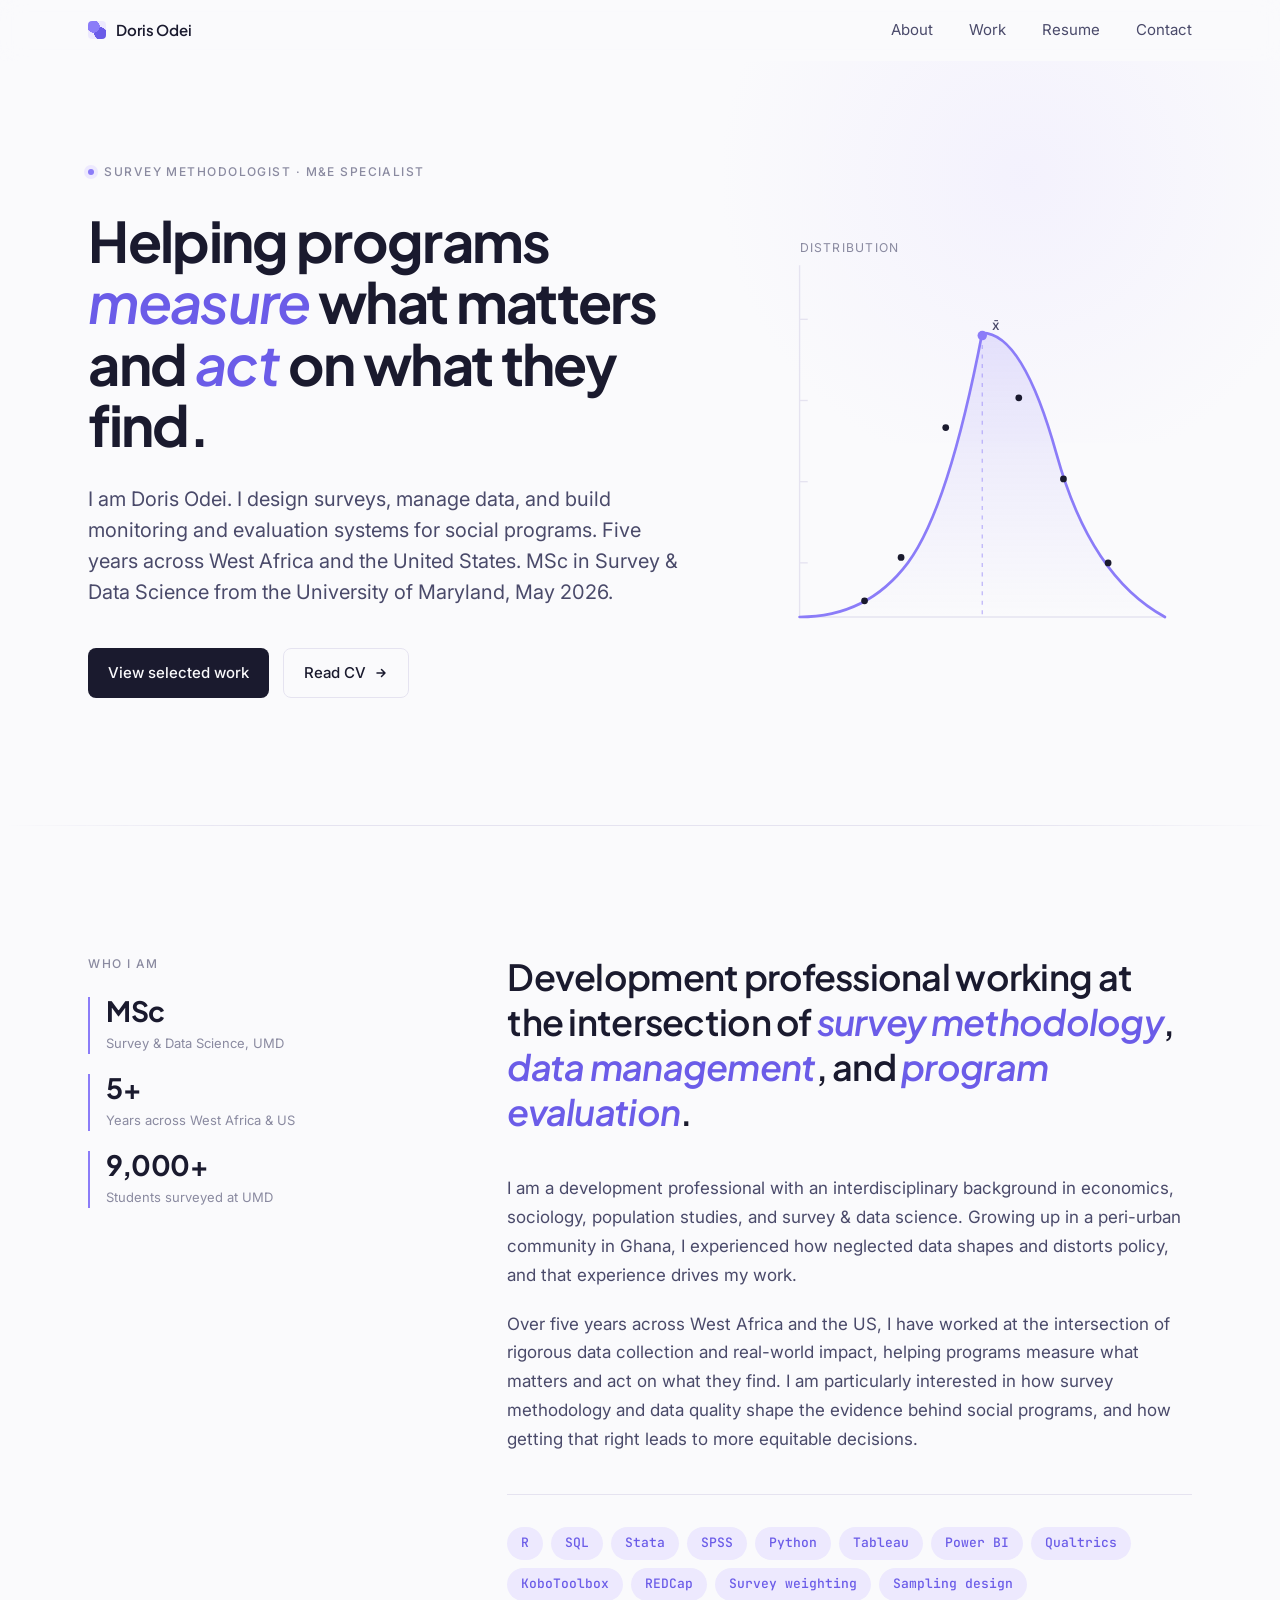
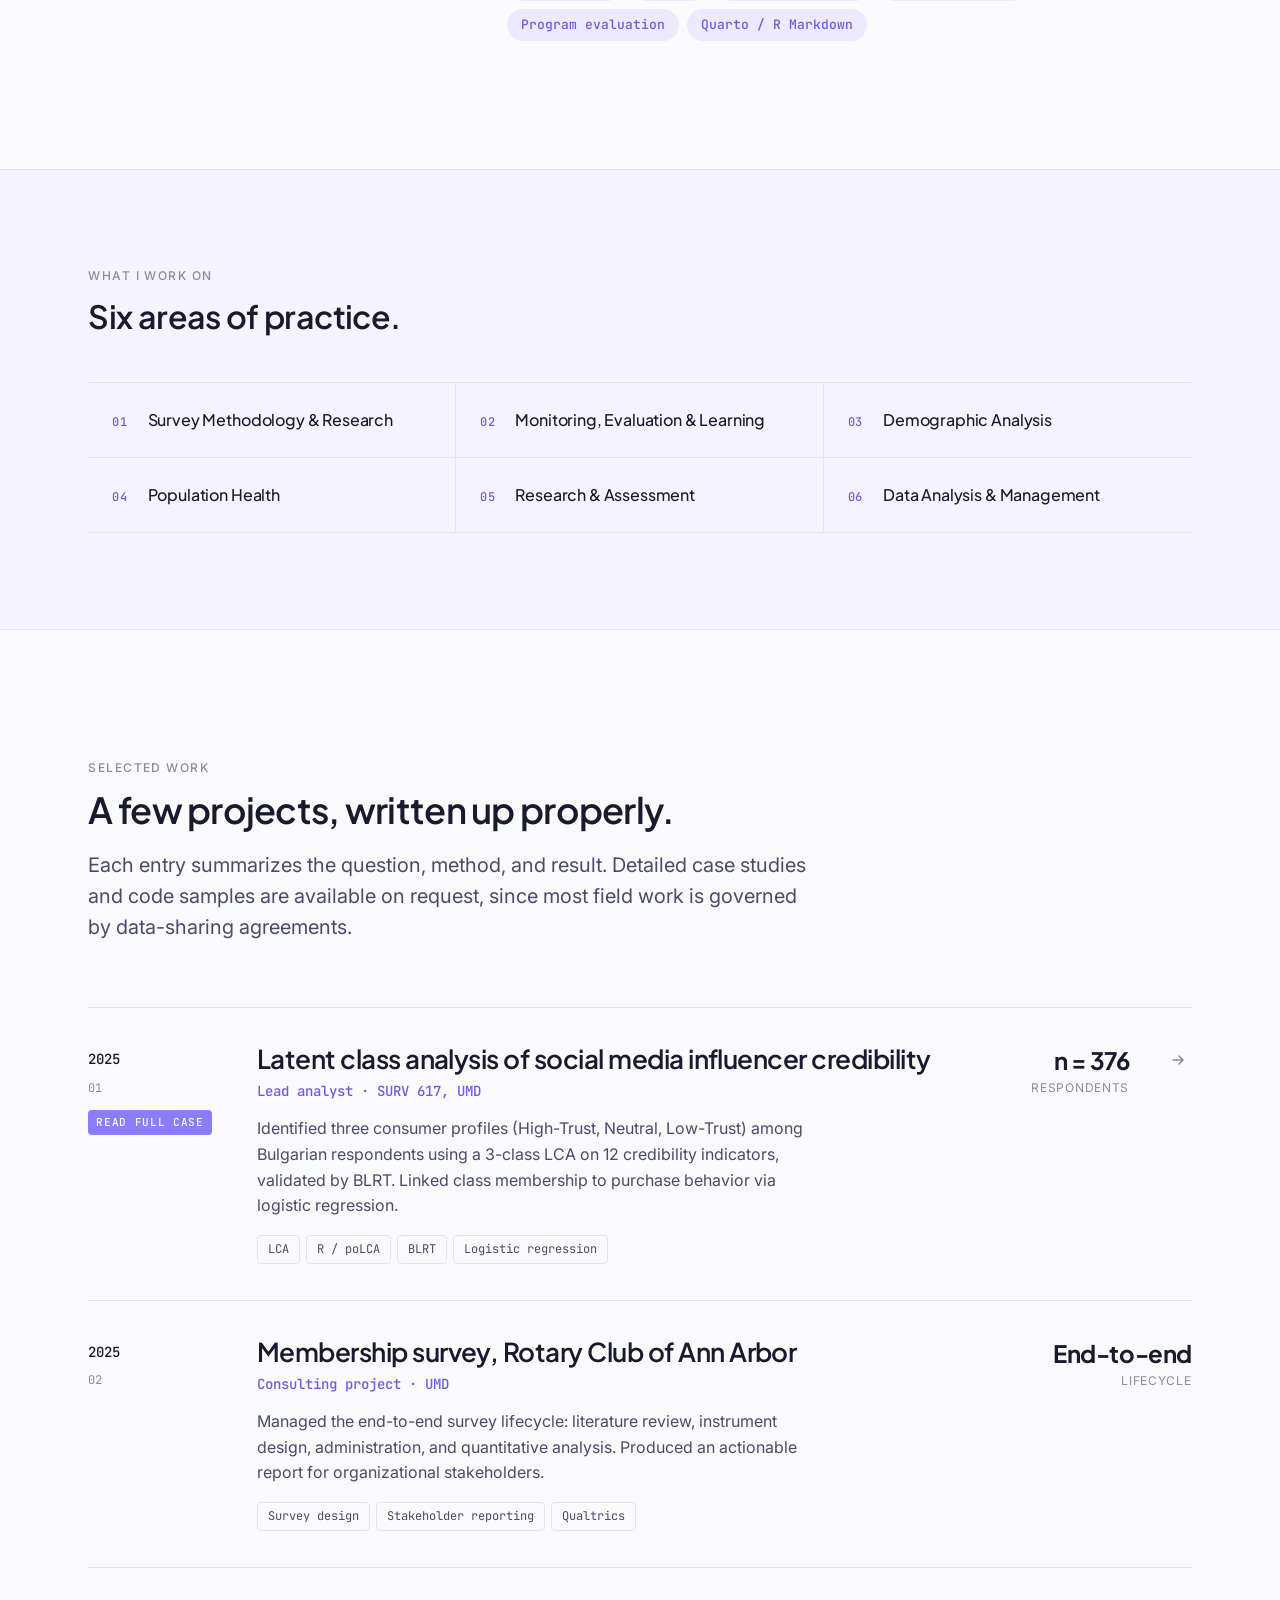
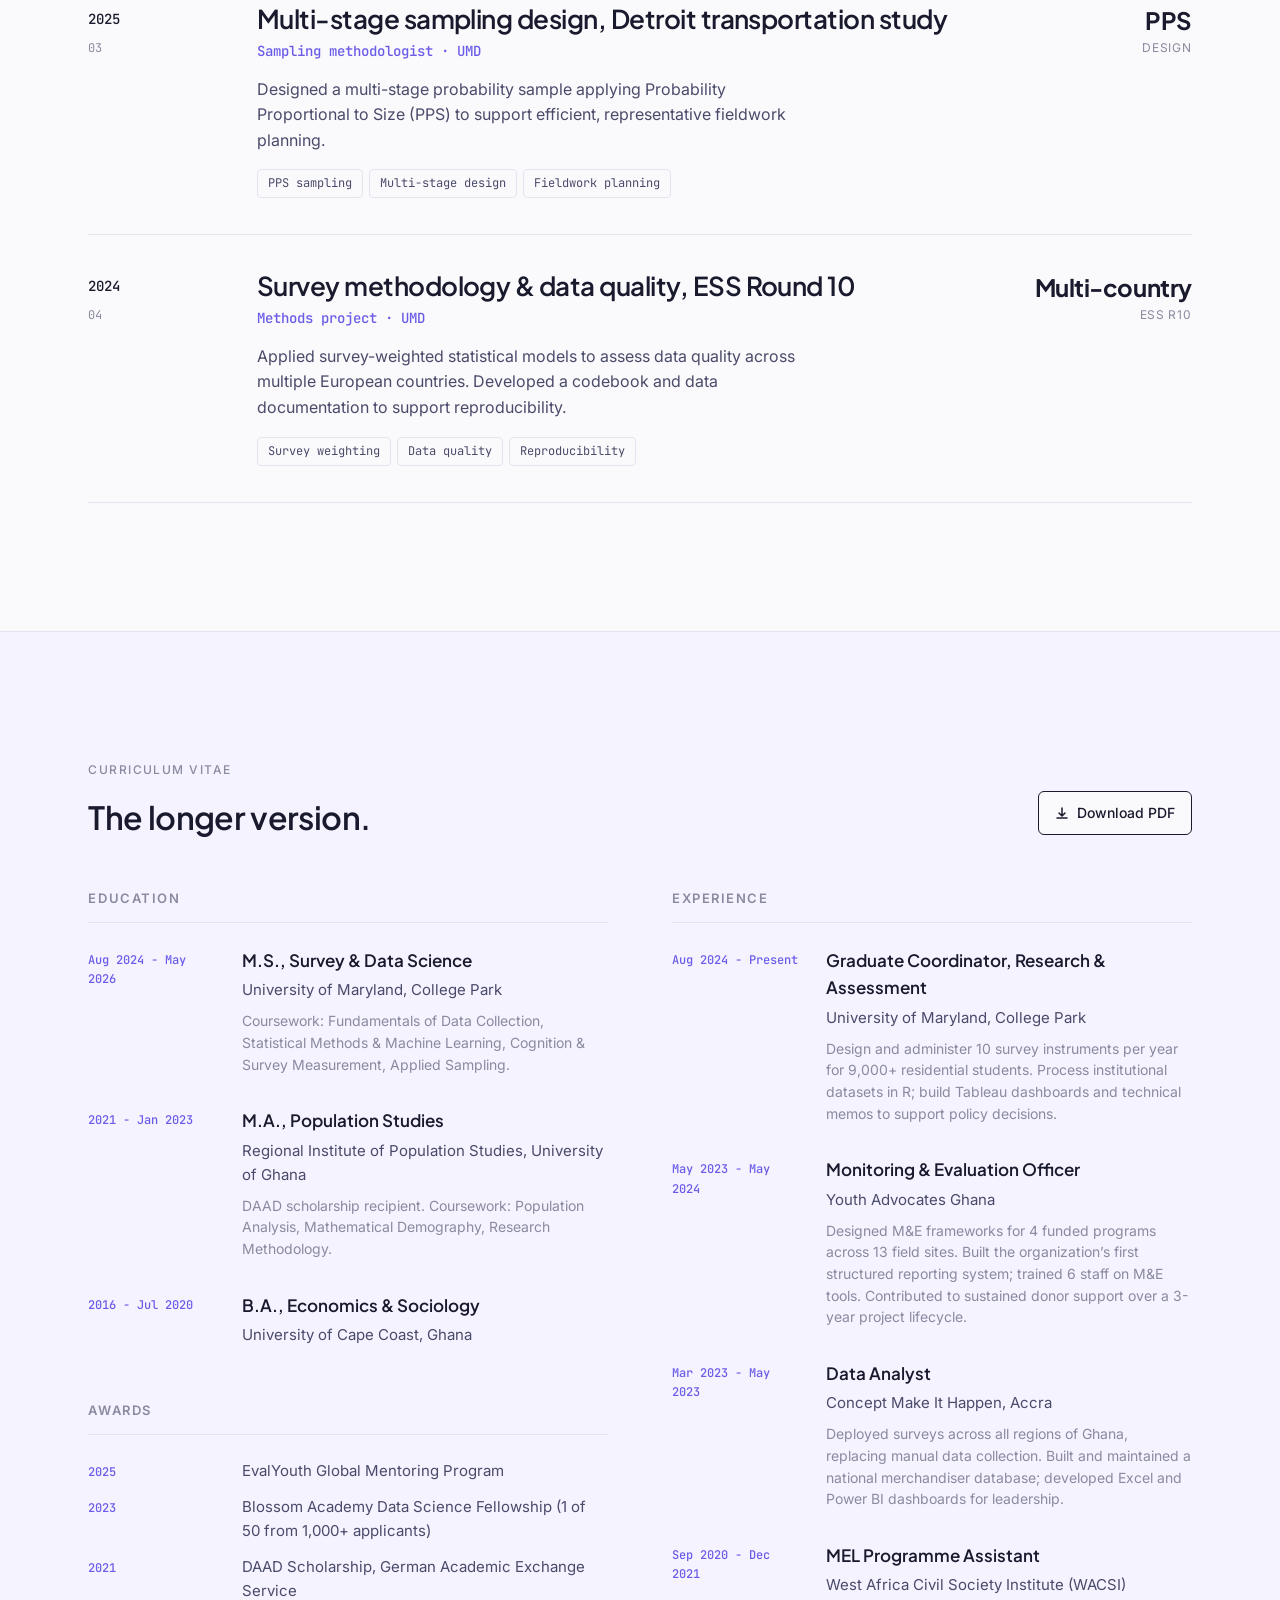
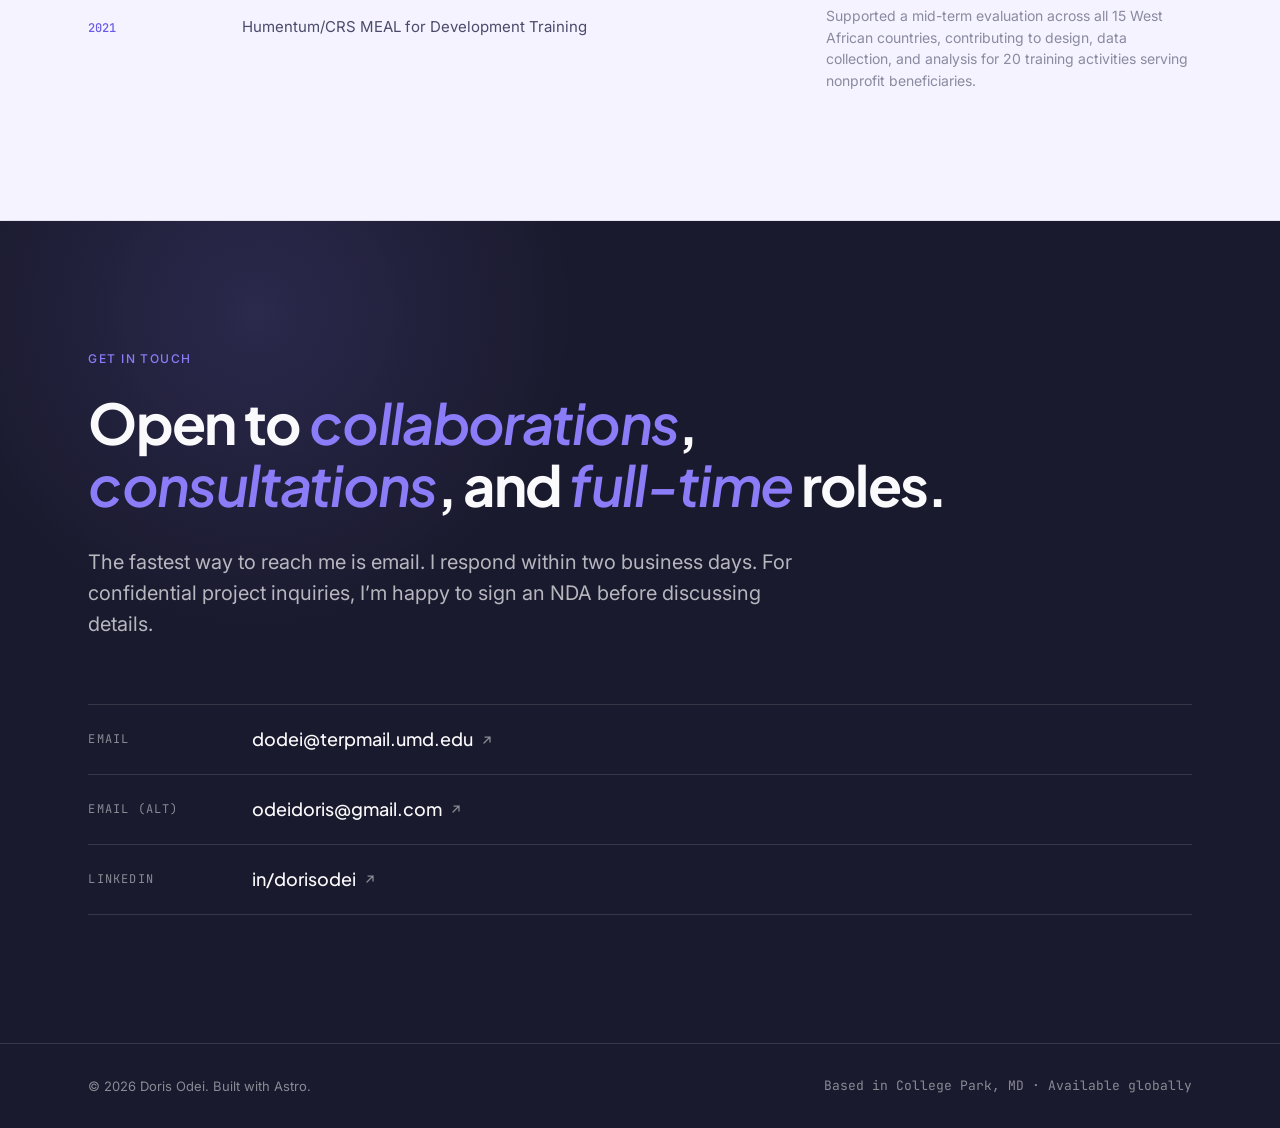
==== index.html @ 39d88467 "deploy: baakoflo/client-doris-portfolio@3b491ab5d56f0f17608bf6c36694805df789d0a2" ====
<!DOCTYPE html><html lang="en"> <head><meta charset="UTF-8"><meta name="viewport" content="width=device-width, initial-scale=1.0"><meta name="description" content="Doris Odei is a development professional specializing in survey methodology, monitoring &#38; evaluation, and data management for social programs. MSc Survey &#38; Data Science, University of Maryland."><meta name="generator" content="Astro v5.18.1"><link rel="preconnect" href="https://fonts.googleapis.com"><link rel="preconnect" href="https://fonts.gstatic.com" crossorigin><link href="https://fonts.googleapis.com/css2?family=Plus+Jakarta+Sans:wght@400;500;600;700&family=Inter:wght@400;500;600&family=JetBrains+Mono:wght@400;500&display=swap" rel="stylesheet"><link rel="icon" type="image/svg+xml" href="/favicon.svg"><title>Doris Odei | Survey Methodologist &amp; M&amp;E Specialist</title><meta property="og:title" content="Doris Odei | Survey Methodologist &#38; M&#38;E Specialist"><meta property="og:description" content="Doris Odei is a development professional specializing in survey methodology, monitoring &#38; evaluation, and data management for social programs. MSc Survey &#38; Data Science, University of Maryland."><meta property="og:type" content="website"><meta name="twitter:card" content="summary_large_image"><link rel="stylesheet" href="/_astro/lca-influencer-credibility.pM5ExsJ3.css">
<link rel="stylesheet" href="/_astro/index.DFLV6Zrv.css"></head> <body> <a href="#main" class="sr-only">Skip to content</a>  <header class="nav" data-astro-cid-dmqpwcec> <div class="container nav__inner" data-astro-cid-dmqpwcec> <a href="#top" class="nav__brand" aria-label="Home" data-astro-cid-dmqpwcec> <span class="nav__mark" aria-hidden="true" data-astro-cid-dmqpwcec></span> <span class="nav__name" data-astro-cid-dmqpwcec>Doris Odei</span> </a> <nav aria-label="Primary" data-astro-cid-dmqpwcec> <ul class="nav__links" data-astro-cid-dmqpwcec> <li data-astro-cid-dmqpwcec><a href="#about" data-astro-cid-dmqpwcec>About</a></li><li data-astro-cid-dmqpwcec><a href="#work" data-astro-cid-dmqpwcec>Work</a></li><li data-astro-cid-dmqpwcec><a href="#resume" data-astro-cid-dmqpwcec>Resume</a></li><li data-astro-cid-dmqpwcec><a href="#contact" data-astro-cid-dmqpwcec>Contact</a></li> </ul> </nav> </div> </header>  <main id="main"> <section id="top" class="hero" data-astro-cid-bbe6dxrz> <div class="container hero__grid" data-astro-cid-bbe6dxrz> <div class="hero__copy" data-astro-cid-bbe6dxrz> <p class="eyebrow hero__eyebrow" data-astro-cid-bbe6dxrz> <span class="hero__dot" aria-hidden="true" data-astro-cid-bbe6dxrz></span>
Survey Methodologist &middot; M&amp;E Specialist
</p> <h1 class="hero__title" data-astro-cid-bbe6dxrz>
Helping programs <span class="hero__accent" data-astro-cid-bbe6dxrz>measure</span> what matters and <span class="hero__accent" data-astro-cid-bbe6dxrz>act</span> on what they find.
</h1> <p class="lead hero__lead" data-astro-cid-bbe6dxrz>
I am Doris Odei. I design surveys, manage data, and build monitoring
        and evaluation systems for social programs. Five years across West
        Africa and the United States. MSc in Survey &amp; Data Science from
        the University of Maryland, May 2026.
</p> <div class="hero__actions" data-astro-cid-bbe6dxrz> <a href="#work" class="btn btn--primary" data-astro-cid-bbe6dxrz>View selected work</a> <a href="#resume" class="btn btn--ghost" data-astro-cid-bbe6dxrz>
Read CV
<svg width="14" height="14" viewBox="0 0 14 14" fill="none" aria-hidden="true" data-astro-cid-bbe6dxrz> <path d="M3 7h8m0 0L7.5 3.5M11 7l-3.5 3.5" stroke="currentColor" stroke-width="1.5" stroke-linecap="round" stroke-linejoin="round" data-astro-cid-bbe6dxrz></path> </svg> </a> </div> </div> <aside class="hero__viz" aria-hidden="true" data-astro-cid-bbe6dxrz> <svg viewBox="0 0 320 360" xmlns="http://www.w3.org/2000/svg" data-astro-cid-bbe6dxrz> <!-- Distribution curve --> <defs data-astro-cid-bbe6dxrz> <linearGradient id="curveFill" x1="0" y1="0" x2="0" y2="1" data-astro-cid-bbe6dxrz> <stop offset="0%" stop-color="#8B7CF8" stop-opacity="0.18" data-astro-cid-bbe6dxrz></stop> <stop offset="100%" stop-color="#8B7CF8" stop-opacity="0" data-astro-cid-bbe6dxrz></stop> </linearGradient> </defs> <!-- Subtle grid --> <g stroke="#E5E3F0" stroke-width="1" data-astro-cid-bbe6dxrz> <line x1="30" y1="60" x2="30" y2="320" data-astro-cid-bbe6dxrz></line> <line x1="30" y1="320" x2="300" y2="320" data-astro-cid-bbe6dxrz></line> </g> <!-- Tick marks --> <g stroke="#E5E3F0" stroke-width="1" data-astro-cid-bbe6dxrz> <line x1="30" y1="100" x2="36" y2="100" data-astro-cid-bbe6dxrz></line> <line x1="30" y1="160" x2="36" y2="160" data-astro-cid-bbe6dxrz></line> <line x1="30" y1="220" x2="36" y2="220" data-astro-cid-bbe6dxrz></line> <line x1="30" y1="280" x2="36" y2="280" data-astro-cid-bbe6dxrz></line> </g> <!-- Normal distribution curve --> <path d="M 30 320 Q 80 320, 110 280 T 165 110 Q 195 110, 220 200 T 300 320 Z" fill="url(#curveFill)" data-astro-cid-bbe6dxrz></path> <path d="M 30 320 Q 80 320, 110 280 T 165 110 Q 195 110, 220 200 T 300 320" fill="none" stroke="#8B7CF8" stroke-width="2" stroke-linecap="round" data-astro-cid-bbe6dxrz></path> <!-- Sample points --> <g fill="#1A1A2E" data-astro-cid-bbe6dxrz> <circle cx="78" cy="308" r="2.5" data-astro-cid-bbe6dxrz></circle> <circle cx="105" cy="276" r="2.5" data-astro-cid-bbe6dxrz></circle> <circle cx="138" cy="180" r="2.5" data-astro-cid-bbe6dxrz></circle> <circle cx="165" cy="112" r="3.5" fill="#8B7CF8" data-astro-cid-bbe6dxrz></circle> <circle cx="192" cy="158" r="2.5" data-astro-cid-bbe6dxrz></circle> <circle cx="225" cy="218" r="2.5" data-astro-cid-bbe6dxrz></circle> <circle cx="258" cy="280" r="2.5" data-astro-cid-bbe6dxrz></circle> </g> <!-- Mean line --> <line x1="165" y1="112" x2="165" y2="320" stroke="#8B7CF8" stroke-width="1" stroke-dasharray="3 4" opacity="0.5" data-astro-cid-bbe6dxrz></line> <!-- Annotations --> <text x="172" y="108" font-family="Inter, sans-serif" font-size="10" fill="#4A4A6A" font-weight="500" data-astro-cid-bbe6dxrz>x&#772;</text> <text x="30" y="50" font-family="Inter, sans-serif" font-size="9" fill="#8A8AA0" letter-spacing="0.1em" data-astro-cid-bbe6dxrz>DISTRIBUTION</text> </svg> </aside> </div> <!-- Decorative rule --> <div class="hero__rule" aria-hidden="true" data-astro-cid-bbe6dxrz></div> </section>  <section id="about" class="about" data-astro-cid-v2cbyr3p> <div class="container about__grid" data-astro-cid-v2cbyr3p> <aside class="about__meta" data-astro-cid-v2cbyr3p> <p class="eyebrow" data-astro-cid-v2cbyr3p>Who I am</p> <div class="about__stats" data-astro-cid-v2cbyr3p> <div class="about__stat" data-astro-cid-v2cbyr3p> <span class="about__stat-num" data-astro-cid-v2cbyr3p>MSc</span> <span class="about__stat-label" data-astro-cid-v2cbyr3p>Survey &amp; Data Science, UMD</span> </div> <div class="about__stat" data-astro-cid-v2cbyr3p> <span class="about__stat-num" data-astro-cid-v2cbyr3p>5+</span> <span class="about__stat-label" data-astro-cid-v2cbyr3p>Years across West Africa &amp; US</span> </div> <div class="about__stat" data-astro-cid-v2cbyr3p> <span class="about__stat-num" data-astro-cid-v2cbyr3p>9,000+</span> <span class="about__stat-label" data-astro-cid-v2cbyr3p>Students surveyed at UMD</span> </div> </div> </aside> <div class="about__body" data-astro-cid-v2cbyr3p> <h2 class="about__title" data-astro-cid-v2cbyr3p>
Development professional working at the intersection of <em data-astro-cid-v2cbyr3p>survey methodology</em>, <em data-astro-cid-v2cbyr3p>data management</em>, and <em data-astro-cid-v2cbyr3p>program evaluation</em>.
</h2> <div class="about__prose" data-astro-cid-v2cbyr3p> <p data-astro-cid-v2cbyr3p>
I am a development professional with an interdisciplinary background
          in economics, sociology, population studies, and survey &amp; data
          science. Growing up in a peri-urban community in Ghana, I experienced
          how neglected data shapes and distorts policy, and that experience
          drives my work.
</p> <p data-astro-cid-v2cbyr3p>
Over five years across West Africa and the US, I have worked at the
          intersection of rigorous data collection and real-world impact,
          helping programs measure what matters and act on what they find. I
          am particularly interested in how survey methodology and data quality
          shape the evidence behind social programs, and how getting that right
          leads to more equitable decisions.
</p> </div> <ul class="about__skills" data-astro-cid-v2cbyr3p> <li data-astro-cid-v2cbyr3p>R</li> <li data-astro-cid-v2cbyr3p>SQL</li> <li data-astro-cid-v2cbyr3p>Stata</li> <li data-astro-cid-v2cbyr3p>SPSS</li> <li data-astro-cid-v2cbyr3p>Python</li> <li data-astro-cid-v2cbyr3p>Tableau</li> <li data-astro-cid-v2cbyr3p>Power BI</li> <li data-astro-cid-v2cbyr3p>Qualtrics</li> <li data-astro-cid-v2cbyr3p>KoboToolbox</li> <li data-astro-cid-v2cbyr3p>REDCap</li> <li data-astro-cid-v2cbyr3p>Survey weighting</li> <li data-astro-cid-v2cbyr3p>Sampling design</li> <li data-astro-cid-v2cbyr3p>Program evaluation</li> <li data-astro-cid-v2cbyr3p>Quarto / R Markdown</li> </ul> </div> </div> </section>  <section class="focus" aria-labelledby="focus-heading" data-astro-cid-ny3nh4j6> <div class="container" data-astro-cid-ny3nh4j6> <header class="focus__head" data-astro-cid-ny3nh4j6> <p class="eyebrow" data-astro-cid-ny3nh4j6>What I work on</p> <h2 id="focus-heading" class="focus__title" data-astro-cid-ny3nh4j6>Six areas of practice.</h2> </header> <ul class="focus__grid" data-astro-cid-ny3nh4j6> <li class="focus__item" data-astro-cid-ny3nh4j6> <span class="focus__num" data-astro-cid-ny3nh4j6>01</span> <span class="focus__label" data-astro-cid-ny3nh4j6>Survey Methodology &amp; Research</span> </li><li class="focus__item" data-astro-cid-ny3nh4j6> <span class="focus__num" data-astro-cid-ny3nh4j6>02</span> <span class="focus__label" data-astro-cid-ny3nh4j6>Monitoring, Evaluation &amp; Learning</span> </li><li class="focus__item" data-astro-cid-ny3nh4j6> <span class="focus__num" data-astro-cid-ny3nh4j6>03</span> <span class="focus__label" data-astro-cid-ny3nh4j6>Demographic Analysis</span> </li><li class="focus__item" data-astro-cid-ny3nh4j6> <span class="focus__num" data-astro-cid-ny3nh4j6>04</span> <span class="focus__label" data-astro-cid-ny3nh4j6>Population Health</span> </li><li class="focus__item" data-astro-cid-ny3nh4j6> <span class="focus__num" data-astro-cid-ny3nh4j6>05</span> <span class="focus__label" data-astro-cid-ny3nh4j6>Research &amp; Assessment</span> </li><li class="focus__item" data-astro-cid-ny3nh4j6> <span class="focus__num" data-astro-cid-ny3nh4j6>06</span> <span class="focus__label" data-astro-cid-ny3nh4j6>Data Analysis &amp; Management</span> </li> </ul> </div> </section>  <section id="work" class="work" data-astro-cid-wkx7uqji> <div class="container" data-astro-cid-wkx7uqji> <header class="work__head" data-astro-cid-wkx7uqji> <p class="eyebrow" data-astro-cid-wkx7uqji>Selected work</p> <h2 class="work__title" data-astro-cid-wkx7uqji>A few projects, written up properly.</h2> <p class="lead work__lead" data-astro-cid-wkx7uqji>
Each entry summarizes the question, method, and result. Detailed case
        studies and code samples are available on request, since most field
        work is governed by data-sharing agreements.
</p> </header> <ol class="work__list" data-astro-cid-wkx7uqji> <li class="work__item work__item--featured" data-astro-cid-wkx7uqji> <a href="/work/lca-influencer-credibility" class="work__link" data-astro-cid-wkx7uqji> <div class="work__meta" data-astro-cid-wkx7uqji> <span class="work__year" data-astro-cid-wkx7uqji>2025</span> <span class="work__index" data-astro-cid-wkx7uqji>01</span> <span class="work__badge" data-astro-cid-wkx7uqji>Read full case</span> </div> <div class="work__body" data-astro-cid-wkx7uqji> <h3 class="work__name" data-astro-cid-wkx7uqji>Latent class analysis of social media influencer credibility</h3> <p class="work__role" data-astro-cid-wkx7uqji>Lead analyst &middot; SURV 617, UMD</p> <p class="work__summary" data-astro-cid-wkx7uqji>Identified three consumer profiles (High-Trust, Neutral, Low-Trust) among Bulgarian respondents using a 3-class LCA on 12 credibility indicators, validated by BLRT. Linked class membership to purchase behavior via logistic regression.</p> <ul class="work__tags" data-astro-cid-wkx7uqji> <li data-astro-cid-wkx7uqji>LCA</li><li data-astro-cid-wkx7uqji>R / poLCA</li><li data-astro-cid-wkx7uqji>BLRT</li><li data-astro-cid-wkx7uqji>Logistic regression</li> </ul> </div> <div class="work__metric" data-astro-cid-wkx7uqji> <span class="work__metric-num" data-astro-cid-wkx7uqji>n = 376</span> <span class="work__metric-label" data-astro-cid-wkx7uqji>respondents</span> </div> <span class="work__arrow" aria-hidden="true" data-astro-cid-wkx7uqji> <svg width="20" height="20" viewBox="0 0 20 20" fill="none" data-astro-cid-wkx7uqji> <path d="M5 10h10m0 0l-4-4m4 4l-4 4" stroke="currentColor" stroke-width="1.5" stroke-linecap="round" stroke-linejoin="round" data-astro-cid-wkx7uqji></path> </svg> </span></a> </li><li class="work__item" data-astro-cid-wkx7uqji> <div class="work__link work__link--static" data-astro-cid-wkx7uqji> <div class="work__meta" data-astro-cid-wkx7uqji> <span class="work__year" data-astro-cid-wkx7uqji>2025</span> <span class="work__index" data-astro-cid-wkx7uqji>02</span>  </div> <div class="work__body" data-astro-cid-wkx7uqji> <h3 class="work__name" data-astro-cid-wkx7uqji>Membership survey, Rotary Club of Ann Arbor</h3> <p class="work__role" data-astro-cid-wkx7uqji>Consulting project &middot; UMD</p> <p class="work__summary" data-astro-cid-wkx7uqji>Managed the end-to-end survey lifecycle: literature review, instrument design, administration, and quantitative analysis. Produced an actionable report for organizational stakeholders.</p> <ul class="work__tags" data-astro-cid-wkx7uqji> <li data-astro-cid-wkx7uqji>Survey design</li><li data-astro-cid-wkx7uqji>Stakeholder reporting</li><li data-astro-cid-wkx7uqji>Qualtrics</li> </ul> </div> <div class="work__metric" data-astro-cid-wkx7uqji> <span class="work__metric-num" data-astro-cid-wkx7uqji>End-to-end</span> <span class="work__metric-label" data-astro-cid-wkx7uqji>lifecycle</span> </div> </div> </li><li class="work__item" data-astro-cid-wkx7uqji> <div class="work__link work__link--static" data-astro-cid-wkx7uqji> <div class="work__meta" data-astro-cid-wkx7uqji> <span class="work__year" data-astro-cid-wkx7uqji>2025</span> <span class="work__index" data-astro-cid-wkx7uqji>03</span>  </div> <div class="work__body" data-astro-cid-wkx7uqji> <h3 class="work__name" data-astro-cid-wkx7uqji>Multi-stage sampling design, Detroit transportation study</h3> <p class="work__role" data-astro-cid-wkx7uqji>Sampling methodologist &middot; UMD</p> <p class="work__summary" data-astro-cid-wkx7uqji>Designed a multi-stage probability sample applying Probability Proportional to Size (PPS) to support efficient, representative fieldwork planning.</p> <ul class="work__tags" data-astro-cid-wkx7uqji> <li data-astro-cid-wkx7uqji>PPS sampling</li><li data-astro-cid-wkx7uqji>Multi-stage design</li><li data-astro-cid-wkx7uqji>Fieldwork planning</li> </ul> </div> <div class="work__metric" data-astro-cid-wkx7uqji> <span class="work__metric-num" data-astro-cid-wkx7uqji>PPS</span> <span class="work__metric-label" data-astro-cid-wkx7uqji>design</span> </div> </div> </li><li class="work__item" data-astro-cid-wkx7uqji> <div class="work__link work__link--static" data-astro-cid-wkx7uqji> <div class="work__meta" data-astro-cid-wkx7uqji> <span class="work__year" data-astro-cid-wkx7uqji>2024</span> <span class="work__index" data-astro-cid-wkx7uqji>04</span>  </div> <div class="work__body" data-astro-cid-wkx7uqji> <h3 class="work__name" data-astro-cid-wkx7uqji>Survey methodology &amp; data quality, ESS Round 10</h3> <p class="work__role" data-astro-cid-wkx7uqji>Methods project &middot; UMD</p> <p class="work__summary" data-astro-cid-wkx7uqji>Applied survey-weighted statistical models to assess data quality across multiple European countries. Developed a codebook and data documentation to support reproducibility.</p> <ul class="work__tags" data-astro-cid-wkx7uqji> <li data-astro-cid-wkx7uqji>Survey weighting</li><li data-astro-cid-wkx7uqji>Data quality</li><li data-astro-cid-wkx7uqji>Reproducibility</li> </ul> </div> <div class="work__metric" data-astro-cid-wkx7uqji> <span class="work__metric-num" data-astro-cid-wkx7uqji>Multi-country</span> <span class="work__metric-label" data-astro-cid-wkx7uqji>ESS R10</span> </div> </div> </li> </ol> </div> </section>  <section id="resume" class="resume" data-astro-cid-4fvwiuyn> <div class="container" data-astro-cid-4fvwiuyn> <header class="resume__head" data-astro-cid-4fvwiuyn> <p class="eyebrow" data-astro-cid-4fvwiuyn>Curriculum vitae</p> <div class="resume__head-row" data-astro-cid-4fvwiuyn> <h2 class="resume__title" data-astro-cid-4fvwiuyn>The longer version.</h2> <a href="/Doris_Odei_CV.pdf" class="resume__download" download data-astro-cid-4fvwiuyn> <svg width="14" height="14" viewBox="0 0 14 14" fill="none" aria-hidden="true" data-astro-cid-4fvwiuyn> <path d="M7 2v8m0 0L4 7m3 3l3-3M2 12h10" stroke="currentColor" stroke-width="1.5" stroke-linecap="round" stroke-linejoin="round" data-astro-cid-4fvwiuyn></path> </svg>
Download PDF
</a> </div> </header> <div class="resume__grid" data-astro-cid-4fvwiuyn> <div class="resume__col" data-astro-cid-4fvwiuyn> <h3 class="resume__heading" data-astro-cid-4fvwiuyn>Education</h3> <ol class="resume__list" data-astro-cid-4fvwiuyn> <li class="resume__entry" data-astro-cid-4fvwiuyn> <span class="resume__period" data-astro-cid-4fvwiuyn>Aug 2024 - May 2026</span> <div class="resume__detail" data-astro-cid-4fvwiuyn> <p class="resume__primary" data-astro-cid-4fvwiuyn>M.S., Survey &amp; Data Science</p> <p class="resume__secondary" data-astro-cid-4fvwiuyn>University of Maryland, College Park</p> <p class="resume__tertiary" data-astro-cid-4fvwiuyn>Coursework: Fundamentals of Data Collection, Statistical Methods &amp; Machine Learning, Cognition &amp; Survey Measurement, Applied Sampling.</p> </div> </li><li class="resume__entry" data-astro-cid-4fvwiuyn> <span class="resume__period" data-astro-cid-4fvwiuyn>2021 - Jan 2023</span> <div class="resume__detail" data-astro-cid-4fvwiuyn> <p class="resume__primary" data-astro-cid-4fvwiuyn>M.A., Population Studies</p> <p class="resume__secondary" data-astro-cid-4fvwiuyn>Regional Institute of Population Studies, University of Ghana</p> <p class="resume__tertiary" data-astro-cid-4fvwiuyn>DAAD scholarship recipient. Coursework: Population Analysis, Mathematical Demography, Research Methodology.</p> </div> </li><li class="resume__entry" data-astro-cid-4fvwiuyn> <span class="resume__period" data-astro-cid-4fvwiuyn>2016 - Jul 2020</span> <div class="resume__detail" data-astro-cid-4fvwiuyn> <p class="resume__primary" data-astro-cid-4fvwiuyn>B.A., Economics &amp; Sociology</p> <p class="resume__secondary" data-astro-cid-4fvwiuyn>University of Cape Coast, Ghana</p>  </div> </li> </ol> <h3 class="resume__heading resume__heading--mt" data-astro-cid-4fvwiuyn>Awards</h3> <ol class="resume__list resume__list--tight" data-astro-cid-4fvwiuyn> <li class="resume__award" data-astro-cid-4fvwiuyn> <span class="resume__period" data-astro-cid-4fvwiuyn>2025</span> <span class="resume__award-label" data-astro-cid-4fvwiuyn>EvalYouth Global Mentoring Program</span> </li><li class="resume__award" data-astro-cid-4fvwiuyn> <span class="resume__period" data-astro-cid-4fvwiuyn>2023</span> <span class="resume__award-label" data-astro-cid-4fvwiuyn>Blossom Academy Data Science Fellowship (1 of 50 from 1,000+ applicants)</span> </li><li class="resume__award" data-astro-cid-4fvwiuyn> <span class="resume__period" data-astro-cid-4fvwiuyn>2021</span> <span class="resume__award-label" data-astro-cid-4fvwiuyn>DAAD Scholarship, German Academic Exchange Service</span> </li><li class="resume__award" data-astro-cid-4fvwiuyn> <span class="resume__period" data-astro-cid-4fvwiuyn>2021</span> <span class="resume__award-label" data-astro-cid-4fvwiuyn>Humentum/CRS MEAL for Development Training</span> </li> </ol> </div> <div class="resume__col" data-astro-cid-4fvwiuyn> <h3 class="resume__heading" data-astro-cid-4fvwiuyn>Experience</h3> <ol class="resume__list" data-astro-cid-4fvwiuyn> <li class="resume__entry" data-astro-cid-4fvwiuyn> <span class="resume__period" data-astro-cid-4fvwiuyn>Aug 2024 - Present</span> <div class="resume__detail" data-astro-cid-4fvwiuyn> <p class="resume__primary" data-astro-cid-4fvwiuyn>Graduate Coordinator, Research &amp; Assessment</p> <p class="resume__secondary" data-astro-cid-4fvwiuyn>University of Maryland, College Park</p> <p class="resume__tertiary" data-astro-cid-4fvwiuyn>Design and administer 10 survey instruments per year for 9,000+ residential students. Process institutional datasets in R; build Tableau dashboards and technical memos to support policy decisions.</p> </div> </li><li class="resume__entry" data-astro-cid-4fvwiuyn> <span class="resume__period" data-astro-cid-4fvwiuyn>May 2023 - May 2024</span> <div class="resume__detail" data-astro-cid-4fvwiuyn> <p class="resume__primary" data-astro-cid-4fvwiuyn>Monitoring &amp; Evaluation Officer</p> <p class="resume__secondary" data-astro-cid-4fvwiuyn>Youth Advocates Ghana</p> <p class="resume__tertiary" data-astro-cid-4fvwiuyn>Designed M&amp;E frameworks for 4 funded programs across 13 field sites. Built the organization’s first structured reporting system; trained 6 staff on M&amp;E tools. Contributed to sustained donor support over a 3-year project lifecycle.</p> </div> </li><li class="resume__entry" data-astro-cid-4fvwiuyn> <span class="resume__period" data-astro-cid-4fvwiuyn>Mar 2023 - May 2023</span> <div class="resume__detail" data-astro-cid-4fvwiuyn> <p class="resume__primary" data-astro-cid-4fvwiuyn>Data Analyst</p> <p class="resume__secondary" data-astro-cid-4fvwiuyn>Concept Make It Happen, Accra</p> <p class="resume__tertiary" data-astro-cid-4fvwiuyn>Deployed surveys across all regions of Ghana, replacing manual data collection. Built and maintained a national merchandiser database; developed Excel and Power BI dashboards for leadership.</p> </div> </li><li class="resume__entry" data-astro-cid-4fvwiuyn> <span class="resume__period" data-astro-cid-4fvwiuyn>Sep 2020 - Dec 2021</span> <div class="resume__detail" data-astro-cid-4fvwiuyn> <p class="resume__primary" data-astro-cid-4fvwiuyn>MEL Programme Assistant</p> <p class="resume__secondary" data-astro-cid-4fvwiuyn>West Africa Civil Society Institute (WACSI)</p> <p class="resume__tertiary" data-astro-cid-4fvwiuyn>Supported a mid-term evaluation across all 15 West African countries, contributing to design, data collection, and analysis for 20 training activities serving nonprofit beneficiaries.</p> </div> </li> </ol> </div> </div> </div> </section>  <section id="contact" class="contact" data-astro-cid-xmivup5a> <div class="container contact__inner" data-astro-cid-xmivup5a> <div class="contact__pre" data-astro-cid-xmivup5a> <p class="eyebrow" data-astro-cid-xmivup5a>Get in touch</p> </div> <h2 class="contact__title" data-astro-cid-xmivup5a>
Open to <em data-astro-cid-xmivup5a>collaborations</em>, <em data-astro-cid-xmivup5a>consultations</em>, and <em data-astro-cid-xmivup5a>full-time</em> roles.
</h2> <p class="lead contact__lead" data-astro-cid-xmivup5a>
The fastest way to reach me is email. I respond within two business days.
      For confidential project inquiries, I&rsquo;m happy to sign an NDA before
      discussing details.
</p> <dl class="contact__list" data-astro-cid-xmivup5a> <div class="contact__row" data-astro-cid-xmivup5a> <dt class="contact__label" data-astro-cid-xmivup5a>Email</dt> <dd class="contact__value" data-astro-cid-xmivup5a> <a href="mailto:dodei@terpmail.umd.edu" data-astro-cid-xmivup5a> dodei@terpmail.umd.edu <svg width="12" height="12" viewBox="0 0 12 12" fill="none" aria-hidden="true" data-astro-cid-xmivup5a> <path d="M3 9L9 3M9 3H4M9 3V8" stroke="currentColor" stroke-width="1.25" stroke-linecap="round" stroke-linejoin="round" data-astro-cid-xmivup5a></path> </svg> </a> </dd> </div><div class="contact__row" data-astro-cid-xmivup5a> <dt class="contact__label" data-astro-cid-xmivup5a>Email (alt)</dt> <dd class="contact__value" data-astro-cid-xmivup5a> <a href="mailto:odeidoris@gmail.com" data-astro-cid-xmivup5a> odeidoris@gmail.com <svg width="12" height="12" viewBox="0 0 12 12" fill="none" aria-hidden="true" data-astro-cid-xmivup5a> <path d="M3 9L9 3M9 3H4M9 3V8" stroke="currentColor" stroke-width="1.25" stroke-linecap="round" stroke-linejoin="round" data-astro-cid-xmivup5a></path> </svg> </a> </dd> </div><div class="contact__row" data-astro-cid-xmivup5a> <dt class="contact__label" data-astro-cid-xmivup5a>LinkedIn</dt> <dd class="contact__value" data-astro-cid-xmivup5a> <a href="https://linkedin.com/in/dorisodei" target="_blank" rel="noopener noreferrer" data-astro-cid-xmivup5a> in/dorisodei <svg width="12" height="12" viewBox="0 0 12 12" fill="none" aria-hidden="true" data-astro-cid-xmivup5a> <path d="M3 9L9 3M9 3H4M9 3V8" stroke="currentColor" stroke-width="1.25" stroke-linecap="round" stroke-linejoin="round" data-astro-cid-xmivup5a></path> </svg> </a> </dd> </div> </dl> </div> <footer class="footer" data-astro-cid-xmivup5a> <div class="container footer__inner" data-astro-cid-xmivup5a> <p data-astro-cid-xmivup5a>&copy; 2026 Doris Odei. Built with Astro.</p> <p class="footer__loc" data-astro-cid-xmivup5a>Based in College Park, MD &middot; Available globally</p> </div> </footer> </section>  </main>  </body></html>
---- _astro/lca-influencer-credibility.pM5ExsJ3.css ----
:root{--color-ink: #1A1A2E;--color-ink-soft: #4A4A6A;--color-ink-mute: #8A8AA0;--color-paper: #FAFAFC;--color-paper-warm: #F5F3FF;--color-accent: #8B7CF8;--color-accent-deep: #6B5CE8;--color-accent-tint: #EDE9FE;--color-rule: #E5E3F0;--font-display: "Plus Jakarta Sans", system-ui, sans-serif;--font-body: "Inter", system-ui, sans-serif;--font-mono: "JetBrains Mono", ui-monospace, monospace;--fs-eyebrow: .75rem;--fs-body: 1rem;--fs-lead: clamp(1.0625rem, .95rem + .6vw, 1.25rem);--fs-h3: clamp(1.1rem, .95rem + .8vw, 1.375rem);--fs-h2: clamp(1.5rem, 1.1rem + 1.8vw, 2.25rem);--fs-h1: clamp(2.25rem, 1.5rem + 3.5vw, 4rem);--fs-display: clamp(3rem, 2rem + 5vw, 5.5rem);--space-1: .25rem;--space-2: .5rem;--space-3: .75rem;--space-4: 1rem;--space-6: 1.5rem;--space-8: 2rem;--space-12: 3rem;--space-16: 4rem;--space-24: 6rem;--space-32: 8rem;--max-w: 1180px;--gutter: clamp(1.25rem, 3vw, 2.5rem);--ease-out: cubic-bezier(.16, 1, .3, 1);--ease-in-out: cubic-bezier(.65, 0, .35, 1)}*,*:before,*:after{box-sizing:border-box}*{margin:0;padding:0}html{scroll-behavior:smooth;-webkit-text-size-adjust:100%}body{font-family:var(--font-body);font-size:var(--fs-body);line-height:1.6;color:var(--color-ink);background:var(--color-paper);-webkit-font-smoothing:antialiased;-moz-osx-font-smoothing:grayscale;text-rendering:optimizeLegibility}img,svg{display:block;max-width:100%}a{color:inherit;text-decoration:none}button{font:inherit;cursor:pointer;border:0;background:transparent;color:inherit}ul,ol{list-style:none}h1,h2,h3,h4{font-family:var(--font-display);font-weight:600;letter-spacing:-.02em;line-height:1.15;color:var(--color-ink)}h1{font-size:var(--fs-h1);font-weight:700;letter-spacing:-.03em}h2{font-size:var(--fs-h2)}h3{font-size:var(--fs-h3);font-weight:600}p{max-width:65ch}.eyebrow{font-family:var(--font-body);font-size:var(--fs-eyebrow);font-weight:500;letter-spacing:.12em;text-transform:uppercase;color:var(--color-ink-mute)}.lead{font-size:var(--fs-lead);line-height:1.55;color:var(--color-ink-soft);max-width:60ch}.container{width:100%;max-width:var(--max-w);margin:0 auto;padding-inline:var(--gutter)}section{padding-block:var(--space-32)}@media(max-width:720px){section{padding-block:var(--space-24)}}:focus-visible{outline:2px solid var(--color-accent-deep);outline-offset:3px;border-radius:2px}@media(prefers-reduced-motion:reduce){*,*:before,*:after{animation-duration:.01ms!important;transition-duration:.01ms!important;scroll-behavior:auto!important}}.sr-only{position:absolute;width:1px;height:1px;padding:0;margin:-1px;overflow:hidden;clip:rect(0,0,0,0);white-space:nowrap;border:0}.nav[data-astro-cid-dmqpwcec]{position:sticky;top:0;z-index:50;background:color-mix(in srgb,var(--color-paper) 85%,transparent);backdrop-filter:saturate(180%) blur(12px);-webkit-backdrop-filter:saturate(180%) blur(12px);border-bottom:1px solid transparent;transition:border-color .2s var(--ease-out)}.nav[data-astro-cid-dmqpwcec]:has(~main [data-scrolled]){border-bottom-color:var(--color-rule)}.nav__inner[data-astro-cid-dmqpwcec]{display:flex;align-items:center;justify-content:space-between;padding-block:1.125rem}.nav__brand[data-astro-cid-dmqpwcec]{display:inline-flex;align-items:center;gap:.625rem;font-family:var(--font-display);font-weight:600;font-size:.9375rem;letter-spacing:-.01em}.nav__mark[data-astro-cid-dmqpwcec]{width:18px;height:18px;border-radius:4px;background:radial-gradient(circle at 30% 30%,var(--color-accent) 0%,var(--color-accent) 35%,transparent 36%),radial-gradient(circle at 70% 70%,var(--color-accent-deep) 0%,var(--color-accent-deep) 35%,transparent 36%),var(--color-accent-tint)}.nav__links[data-astro-cid-dmqpwcec]{display:flex;gap:clamp(1rem,3vw,2.25rem);font-size:.9375rem}.nav__links[data-astro-cid-dmqpwcec] a[data-astro-cid-dmqpwcec]{color:var(--color-ink-soft);transition:color .16s var(--ease-out);position:relative}.nav__links[data-astro-cid-dmqpwcec] a[data-astro-cid-dmqpwcec]:hover{color:var(--color-ink)}.nav__links[data-astro-cid-dmqpwcec] a[data-astro-cid-dmqpwcec]:after{content:"";position:absolute;left:0;bottom:-4px;width:100%;height:1px;background:var(--color-accent);transform:scaleX(0);transform-origin:left;transition:transform .24s var(--ease-out)}.nav__links[data-astro-cid-dmqpwcec] a[data-astro-cid-dmqpwcec]:hover:after{transform:scaleX(1)}@media(max-width:560px){.nav__name[data-astro-cid-dmqpwcec]{display:none}.nav__links[data-astro-cid-dmqpwcec]{gap:1rem;font-size:.875rem}}
---- _astro/index.DFLV6Zrv.css ----
.hero[data-astro-cid-bbe6dxrz]{position:relative;padding-top:clamp(3rem,8vw,6rem);padding-bottom:clamp(4rem,10vw,8rem);overflow:hidden}.hero[data-astro-cid-bbe6dxrz]:before{content:"";position:absolute;top:-20%;right:-10%;width:60%;height:70%;background:radial-gradient(circle,var(--color-accent-tint) 0%,transparent 65%);opacity:.5;pointer-events:none;z-index:-1}.hero__grid[data-astro-cid-bbe6dxrz]{display:grid;grid-template-columns:1.4fr 1fr;gap:clamp(2rem,5vw,5rem);align-items:center}@media(max-width:860px){.hero__grid[data-astro-cid-bbe6dxrz]{grid-template-columns:1fr}.hero__viz[data-astro-cid-bbe6dxrz]{order:-1;max-width:320px}}.hero__eyebrow[data-astro-cid-bbe6dxrz]{display:inline-flex;align-items:center;gap:.625rem;margin-bottom:1.75rem;opacity:0;animation:rise .7s var(--ease-out) .1s forwards}.hero__dot[data-astro-cid-bbe6dxrz]{width:6px;height:6px;border-radius:50%;background:var(--color-accent);box-shadow:0 0 0 4px var(--color-accent-tint)}.hero__title[data-astro-cid-bbe6dxrz]{font-size:clamp(2rem,1.4rem + 3vw,3.5rem);line-height:1.1;letter-spacing:-.03em;font-weight:700;margin-bottom:1.75rem;max-width:18ch;opacity:0;animation:rise .8s var(--ease-out) .18s forwards}.hero__accent[data-astro-cid-bbe6dxrz]{color:var(--color-accent-deep);font-style:italic;font-weight:600}.hero__lead[data-astro-cid-bbe6dxrz]{margin-bottom:2.5rem;opacity:0;animation:rise .8s var(--ease-out) .28s forwards}.hero__actions[data-astro-cid-bbe6dxrz]{display:flex;gap:.875rem;flex-wrap:wrap;opacity:0;animation:rise .8s var(--ease-out) .38s forwards}.btn[data-astro-cid-bbe6dxrz]{display:inline-flex;align-items:center;gap:.5rem;padding:.75rem 1.25rem;border-radius:8px;font-family:var(--font-body);font-weight:500;font-size:.9375rem;transition:all .18s var(--ease-out)}.btn--primary[data-astro-cid-bbe6dxrz]{background:var(--color-ink);color:var(--color-paper)}.btn--primary[data-astro-cid-bbe6dxrz]:hover{background:var(--color-accent-deep);transform:translateY(-1px);box-shadow:0 8px 20px -8px #6b5ce866}.btn--ghost[data-astro-cid-bbe6dxrz]{color:var(--color-ink);border:1px solid var(--color-rule);background:var(--color-paper)}.btn--ghost[data-astro-cid-bbe6dxrz]:hover{border-color:var(--color-ink);background:var(--color-paper-warm)}.hero__viz[data-astro-cid-bbe6dxrz]{width:100%;opacity:0;animation:fade 1s var(--ease-out) .5s forwards}.hero__viz[data-astro-cid-bbe6dxrz] svg[data-astro-cid-bbe6dxrz]{width:100%;height:auto}.hero__rule[data-astro-cid-bbe6dxrz]{position:absolute;bottom:0;left:0;right:0;height:1px;background:linear-gradient(90deg,transparent,var(--color-rule) 20%,var(--color-rule) 80%,transparent)}@keyframes rise{0%{opacity:0;transform:translateY(14px)}to{opacity:1;transform:translateY(0)}}@keyframes fade{0%{opacity:0}to{opacity:1}}.about[data-astro-cid-v2cbyr3p]{padding-block:var(--space-32)}.about__grid[data-astro-cid-v2cbyr3p]{display:grid;grid-template-columns:1fr 2fr;gap:clamp(2rem,6vw,5rem);align-items:start}@media(max-width:860px){.about__grid[data-astro-cid-v2cbyr3p]{grid-template-columns:1fr}}.about__meta[data-astro-cid-v2cbyr3p]{position:sticky;top:6rem}@media(max-width:860px){.about__meta[data-astro-cid-v2cbyr3p]{position:static}}.about__stats[data-astro-cid-v2cbyr3p]{margin-top:1.5rem;display:flex;flex-direction:column;gap:1.25rem}.about__stat[data-astro-cid-v2cbyr3p]{display:flex;flex-direction:column;gap:.125rem;padding-left:1rem;border-left:2px solid var(--color-accent)}.about__stat-num[data-astro-cid-v2cbyr3p]{font-family:var(--font-display);font-size:1.75rem;font-weight:700;letter-spacing:-.02em;color:var(--color-ink);line-height:1}.about__stat-label[data-astro-cid-v2cbyr3p]{font-size:.8125rem;color:var(--color-ink-mute);margin-top:.375rem}.about__title[data-astro-cid-v2cbyr3p]{font-size:clamp(1.5rem,1rem + 2.2vw,2.25rem);font-weight:600;line-height:1.25;margin-bottom:2.5rem;color:var(--color-ink);max-width:30ch}.about__title[data-astro-cid-v2cbyr3p] em[data-astro-cid-v2cbyr3p]{color:var(--color-accent-deep);font-style:italic;font-weight:600}.about__prose[data-astro-cid-v2cbyr3p]{display:flex;flex-direction:column;gap:1.25rem;color:var(--color-ink-soft);font-size:1.0625rem;line-height:1.7;margin-bottom:2.5rem}.about__skills[data-astro-cid-v2cbyr3p]{display:flex;flex-wrap:wrap;gap:.5rem;padding-top:2rem;border-top:1px solid var(--color-rule)}.about__skills[data-astro-cid-v2cbyr3p] li[data-astro-cid-v2cbyr3p]{padding:.375rem .875rem;background:var(--color-accent-tint);color:var(--color-accent-deep);border-radius:999px;font-size:.8125rem;font-weight:500;font-family:var(--font-mono)}.focus[data-astro-cid-ny3nh4j6]{padding-block:var(--space-24);background:var(--color-paper-warm);border-block:1px solid var(--color-rule)}.focus__head[data-astro-cid-ny3nh4j6]{display:flex;flex-direction:column;gap:.75rem;margin-bottom:3rem;max-width:720px}.focus__title[data-astro-cid-ny3nh4j6]{font-size:clamp(1.5rem,1rem + 2vw,2rem)}.focus__grid[data-astro-cid-ny3nh4j6]{display:grid;grid-template-columns:repeat(auto-fit,minmax(280px,1fr));gap:0;border-top:1px solid var(--color-rule)}.focus__item[data-astro-cid-ny3nh4j6]{display:flex;align-items:baseline;gap:1.25rem;padding:1.5rem 0;border-bottom:1px solid var(--color-rule);border-right:1px solid var(--color-rule);padding-inline:1.5rem;transition:background .2s var(--ease-out)}.focus__item[data-astro-cid-ny3nh4j6]:hover{background:var(--color-accent-tint)}.focus__grid[data-astro-cid-ny3nh4j6] li[data-astro-cid-ny3nh4j6]:nth-child(3n){border-right:0}@media(max-width:900px){.focus__grid[data-astro-cid-ny3nh4j6] li[data-astro-cid-ny3nh4j6]{border-right:0}.focus__grid[data-astro-cid-ny3nh4j6] li[data-astro-cid-ny3nh4j6]:nth-child(odd){border-right:1px solid var(--color-rule)}}@media(max-width:560px){.focus__grid[data-astro-cid-ny3nh4j6] li[data-astro-cid-ny3nh4j6]:nth-child(odd){border-right:0}}.focus__num[data-astro-cid-ny3nh4j6]{font-family:var(--font-mono);font-size:.75rem;color:var(--color-accent-deep);font-weight:500;letter-spacing:.05em}.focus__label[data-astro-cid-ny3nh4j6]{font-family:var(--font-display);font-size:1rem;font-weight:500;color:var(--color-ink);letter-spacing:-.01em}.work[data-astro-cid-wkx7uqji]{padding-block:var(--space-32)}.work__head[data-astro-cid-wkx7uqji]{margin-bottom:4rem;max-width:720px}.work__title[data-astro-cid-wkx7uqji]{margin-block:.75rem 1.25rem}.work__list[data-astro-cid-wkx7uqji]{border-top:1px solid var(--color-rule)}.work__item[data-astro-cid-wkx7uqji]{border-bottom:1px solid var(--color-rule)}.work__link[data-astro-cid-wkx7uqji]{display:grid;grid-template-columns:130px 1fr auto 24px;gap:clamp(1rem,3vw,2.5rem);align-items:start;padding:2.25rem 0;transition:padding .25s var(--ease-out);position:relative}.work__link[data-astro-cid-wkx7uqji]:before{content:"";position:absolute;inset:0 -1.5rem;background:var(--color-accent-tint);opacity:0;transition:opacity .2s var(--ease-out);z-index:-1;border-radius:4px}.work__link[data-astro-cid-wkx7uqji]:hover{padding-inline:1.5rem}.work__link[data-astro-cid-wkx7uqji]:hover:before{opacity:.4}.work__link[data-astro-cid-wkx7uqji]:hover .work__arrow[data-astro-cid-wkx7uqji]{transform:translate(4px,-4px);color:var(--color-accent-deep)}.work__link--static[data-astro-cid-wkx7uqji]{grid-template-columns:130px 1fr auto;cursor:default}.work__link--static[data-astro-cid-wkx7uqji]:hover{padding-inline:0}.work__link--static[data-astro-cid-wkx7uqji]:hover:before{opacity:0}@media(max-width:760px){.work__link[data-astro-cid-wkx7uqji]{grid-template-columns:1fr auto;grid-template-areas:"meta arrow" "body body" "metric metric";gap:1rem}.work__meta[data-astro-cid-wkx7uqji]{grid-area:meta;flex-direction:row;gap:1rem;flex-wrap:wrap}.work__body[data-astro-cid-wkx7uqji]{grid-area:body}.work__metric[data-astro-cid-wkx7uqji]{grid-area:metric;align-self:start}.work__arrow[data-astro-cid-wkx7uqji]{grid-area:arrow}}.work__meta[data-astro-cid-wkx7uqji]{display:flex;flex-direction:column;gap:.5rem;padding-top:.25rem}.work__year[data-astro-cid-wkx7uqji]{font-family:var(--font-mono);font-size:.875rem;color:var(--color-ink);font-weight:500}.work__index[data-astro-cid-wkx7uqji]{font-family:var(--font-mono);font-size:.75rem;color:var(--color-ink-mute)}.work__badge[data-astro-cid-wkx7uqji]{display:inline-block;width:max-content;padding:.25rem .5rem;border-radius:4px;background:var(--color-accent);color:var(--color-paper);font-family:var(--font-mono);font-size:.6875rem;font-weight:500;text-transform:uppercase;letter-spacing:.06em;margin-top:.25rem}.work__body[data-astro-cid-wkx7uqji]{min-width:0}.work__name[data-astro-cid-wkx7uqji]{font-size:clamp(1.25rem,.9rem + 1.2vw,1.625rem);font-weight:600;letter-spacing:-.02em;margin-bottom:.375rem}.work__role[data-astro-cid-wkx7uqji]{font-size:.875rem;color:var(--color-accent-deep);font-weight:500;margin-bottom:.875rem;font-family:var(--font-mono)}.work__summary[data-astro-cid-wkx7uqji]{color:var(--color-ink-soft);margin-bottom:1rem;max-width:56ch}.work__tags[data-astro-cid-wkx7uqji]{display:flex;flex-wrap:wrap;gap:.375rem}.work__tags[data-astro-cid-wkx7uqji] li[data-astro-cid-wkx7uqji]{font-size:.75rem;color:var(--color-ink-soft);padding:.25rem .625rem;border:1px solid var(--color-rule);border-radius:4px;font-family:var(--font-mono)}.work__metric[data-astro-cid-wkx7uqji]{display:flex;flex-direction:column;align-items:flex-end;padding-top:.25rem;text-align:right}@media(max-width:760px){.work__metric[data-astro-cid-wkx7uqji]{align-items:flex-start;text-align:left}}.work__metric-num[data-astro-cid-wkx7uqji]{font-family:var(--font-display);font-size:1.5rem;font-weight:700;color:var(--color-ink);letter-spacing:-.02em;line-height:1}.work__metric-label[data-astro-cid-wkx7uqji]{font-size:.75rem;color:var(--color-ink-mute);margin-top:.375rem;text-transform:uppercase;letter-spacing:.06em}.work__arrow[data-astro-cid-wkx7uqji]{color:var(--color-ink-mute);padding-top:.375rem;transition:transform .22s var(--ease-out),color .18s var(--ease-out)}.resume[data-astro-cid-4fvwiuyn]{padding-block:var(--space-32);background:var(--color-paper-warm);border-block:1px solid var(--color-rule)}.resume__head[data-astro-cid-4fvwiuyn]{margin-bottom:3.5rem}.resume__head-row[data-astro-cid-4fvwiuyn]{display:flex;justify-content:space-between;align-items:flex-end;gap:1.5rem;margin-top:.75rem;flex-wrap:wrap}.resume__title[data-astro-cid-4fvwiuyn]{font-size:clamp(1.5rem,1rem + 2vw,2rem)}.resume__download[data-astro-cid-4fvwiuyn]{display:inline-flex;align-items:center;gap:.5rem;padding:.625rem 1rem;border:1px solid var(--color-ink);border-radius:6px;font-size:.875rem;font-weight:500;transition:all .18s var(--ease-out);background:var(--color-paper)}.resume__download[data-astro-cid-4fvwiuyn]:hover{background:var(--color-ink);color:var(--color-paper)}.resume__grid[data-astro-cid-4fvwiuyn]{display:grid;grid-template-columns:1fr 1fr;gap:clamp(2rem,5vw,4rem)}@media(max-width:760px){.resume__grid[data-astro-cid-4fvwiuyn]{grid-template-columns:1fr;gap:3rem}}.resume__heading[data-astro-cid-4fvwiuyn]{font-size:.8125rem;font-weight:600;text-transform:uppercase;letter-spacing:.12em;color:var(--color-ink-mute);padding-bottom:1rem;border-bottom:1px solid var(--color-rule);margin-bottom:1.5rem;font-family:var(--font-body)}.resume__heading--mt[data-astro-cid-4fvwiuyn]{margin-top:3rem}.resume__list[data-astro-cid-4fvwiuyn]{display:flex;flex-direction:column;gap:2rem}.resume__list--tight[data-astro-cid-4fvwiuyn]{gap:.75rem}.resume__entry[data-astro-cid-4fvwiuyn]{display:grid;grid-template-columns:130px 1fr;gap:1.5rem}.resume__award[data-astro-cid-4fvwiuyn]{display:grid;grid-template-columns:130px 1fr;gap:1.5rem;align-items:baseline;font-size:.9375rem}@media(max-width:480px){.resume__entry[data-astro-cid-4fvwiuyn],.resume__award[data-astro-cid-4fvwiuyn]{grid-template-columns:1fr;gap:.375rem}}.resume__period[data-astro-cid-4fvwiuyn]{font-family:var(--font-mono);font-size:.75rem;color:var(--color-accent-deep);font-weight:500;padding-top:.25rem}.resume__primary[data-astro-cid-4fvwiuyn]{font-family:var(--font-display);font-size:1.0625rem;font-weight:600;color:var(--color-ink);margin-bottom:.25rem}.resume__secondary[data-astro-cid-4fvwiuyn]{font-size:.9375rem;color:var(--color-ink-soft);margin-bottom:.5rem}.resume__tertiary[data-astro-cid-4fvwiuyn]{font-size:.875rem;color:var(--color-ink-mute);line-height:1.55}.resume__award-label[data-astro-cid-4fvwiuyn]{color:var(--color-ink-soft)}.contact[data-astro-cid-xmivup5a]{padding-top:var(--space-32);padding-bottom:0;background:var(--color-ink);color:var(--color-paper);position:relative;overflow:hidden}.contact[data-astro-cid-xmivup5a]:before{content:"";position:absolute;top:-30%;left:-10%;width:60%;height:80%;background:radial-gradient(circle,rgba(139,124,248,.15) 0%,transparent 60%);pointer-events:none}.contact__inner[data-astro-cid-xmivup5a]{position:relative;padding-bottom:var(--space-32)}.contact__pre[data-astro-cid-xmivup5a]{margin-bottom:1.5rem}.contact__pre[data-astro-cid-xmivup5a] .eyebrow[data-astro-cid-xmivup5a]{color:var(--color-accent)}.contact__title[data-astro-cid-xmivup5a]{font-size:clamp(2rem,1.4rem + 3vw,3.5rem);line-height:1.1;letter-spacing:-.03em;font-weight:700;color:var(--color-paper);margin-bottom:2rem;max-width:22ch}.contact__title[data-astro-cid-xmivup5a] em[data-astro-cid-xmivup5a]{color:var(--color-accent);font-style:italic;font-weight:600}.contact__lead[data-astro-cid-xmivup5a]{color:#fafafcb3;margin-bottom:4rem;max-width:56ch}.contact__list[data-astro-cid-xmivup5a]{display:flex;flex-direction:column;border-top:1px solid rgba(250,250,252,.12)}.contact__row[data-astro-cid-xmivup5a]{display:grid;grid-template-columns:140px 1fr;gap:1.5rem;padding:1.25rem 0;border-bottom:1px solid rgba(250,250,252,.12);align-items:center}@media(max-width:480px){.contact__row[data-astro-cid-xmivup5a]{grid-template-columns:1fr;gap:.25rem;padding:1.5rem 0}}.contact__label[data-astro-cid-xmivup5a]{font-family:var(--font-mono);font-size:.75rem;text-transform:uppercase;letter-spacing:.1em;color:#fafafc80}.contact__value[data-astro-cid-xmivup5a] a[data-astro-cid-xmivup5a]{display:inline-flex;align-items:center;gap:.5rem;font-family:var(--font-display);font-size:1.125rem;font-weight:500;color:var(--color-paper);transition:color .18s var(--ease-out)}.contact__value[data-astro-cid-xmivup5a] a[data-astro-cid-xmivup5a]:hover{color:var(--color-accent)}.contact__value[data-astro-cid-xmivup5a] svg[data-astro-cid-xmivup5a]{opacity:.5;transition:opacity .18s var(--ease-out)}.contact__value[data-astro-cid-xmivup5a] a[data-astro-cid-xmivup5a]:hover svg[data-astro-cid-xmivup5a]{opacity:1}.footer[data-astro-cid-xmivup5a]{border-top:1px solid rgba(250,250,252,.12);padding-block:2rem}.footer__inner[data-astro-cid-xmivup5a]{display:flex;justify-content:space-between;flex-wrap:wrap;gap:.5rem;font-size:.8125rem;color:#fafafc80}.footer__loc[data-astro-cid-xmivup5a]{font-family:var(--font-mono)}
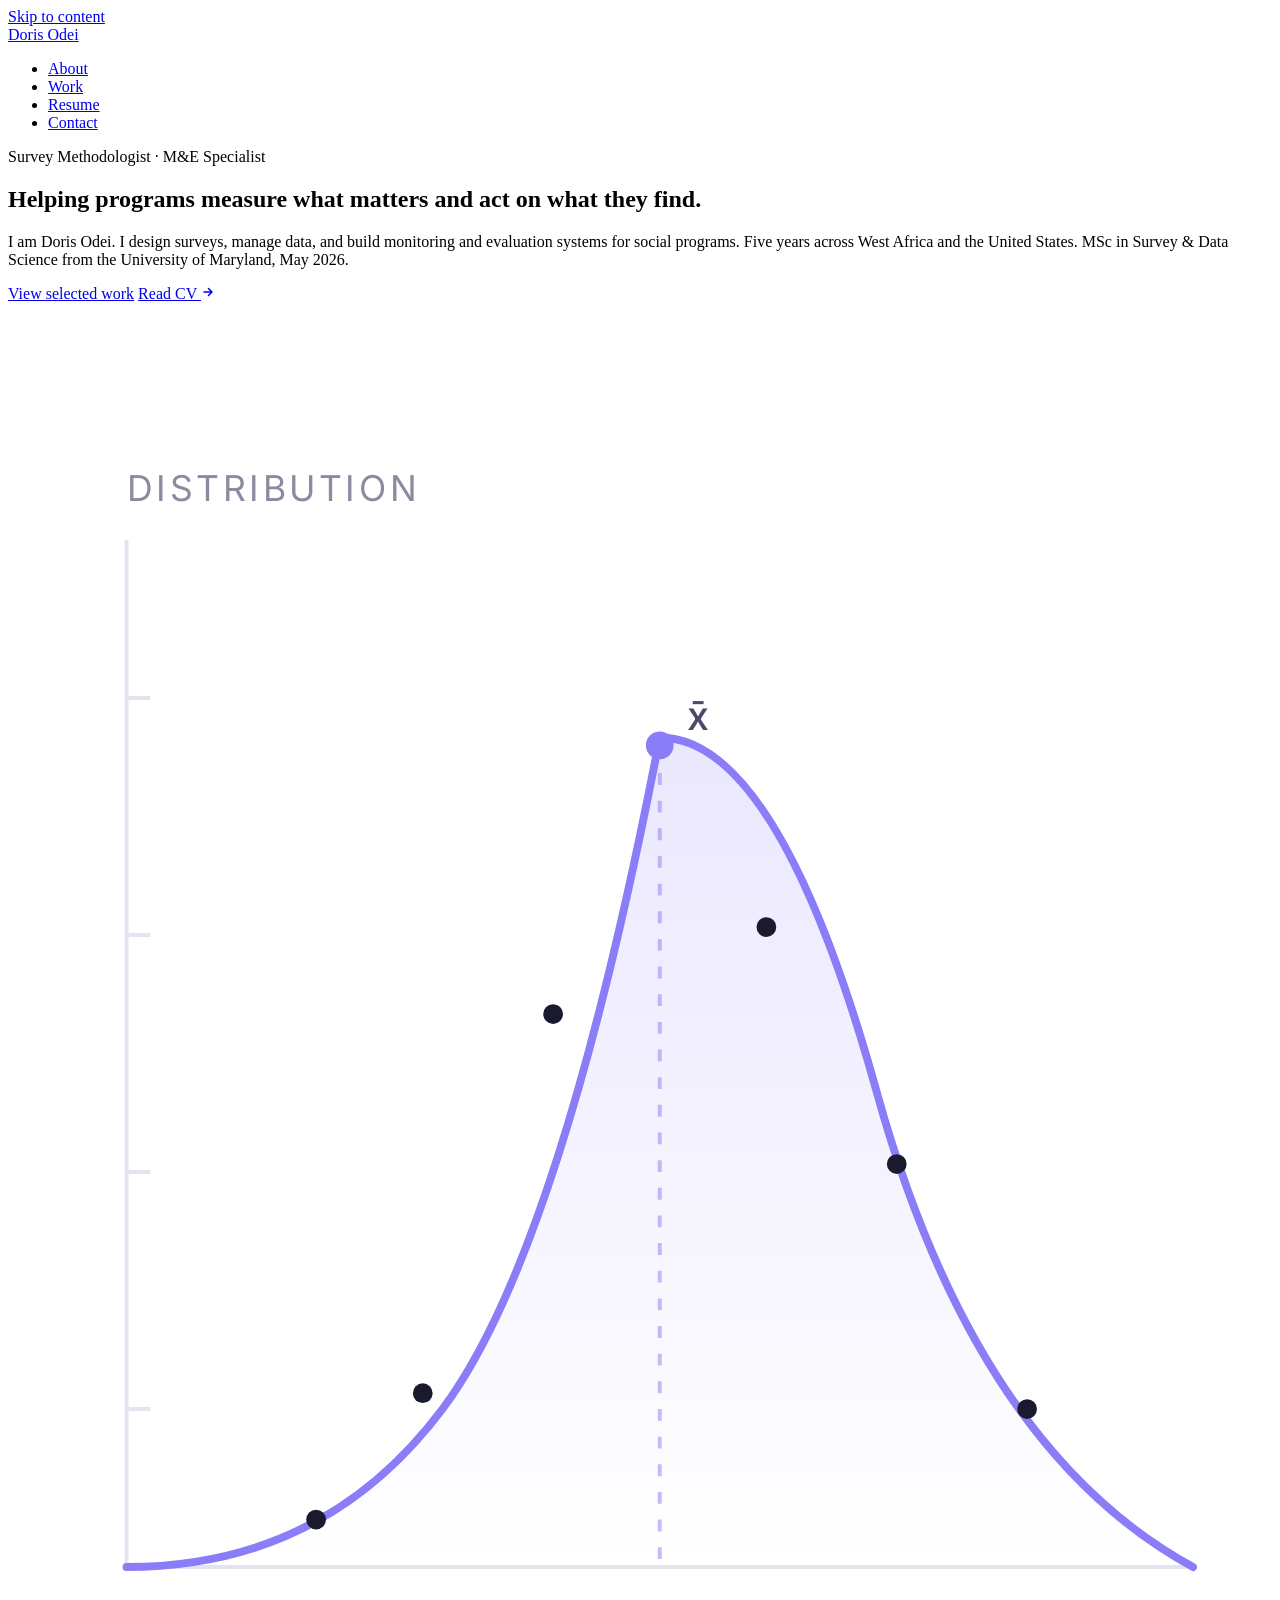
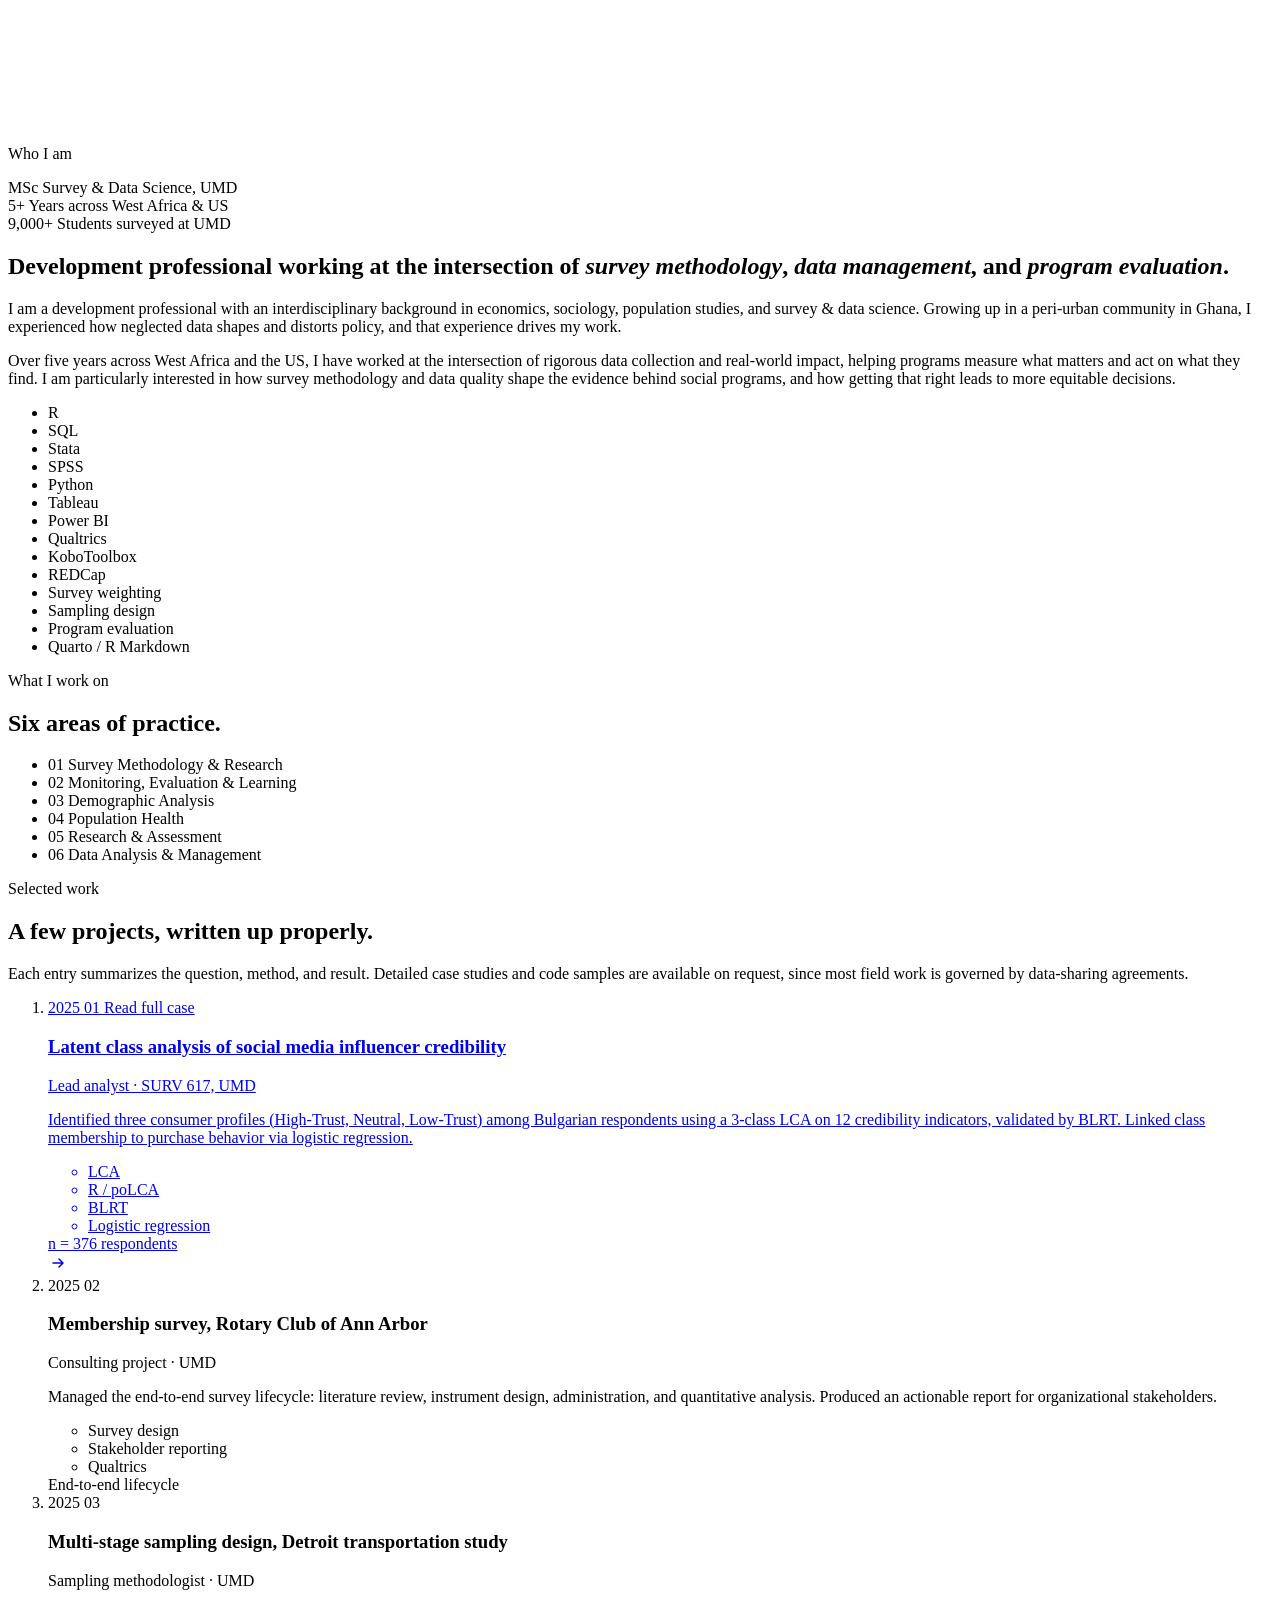
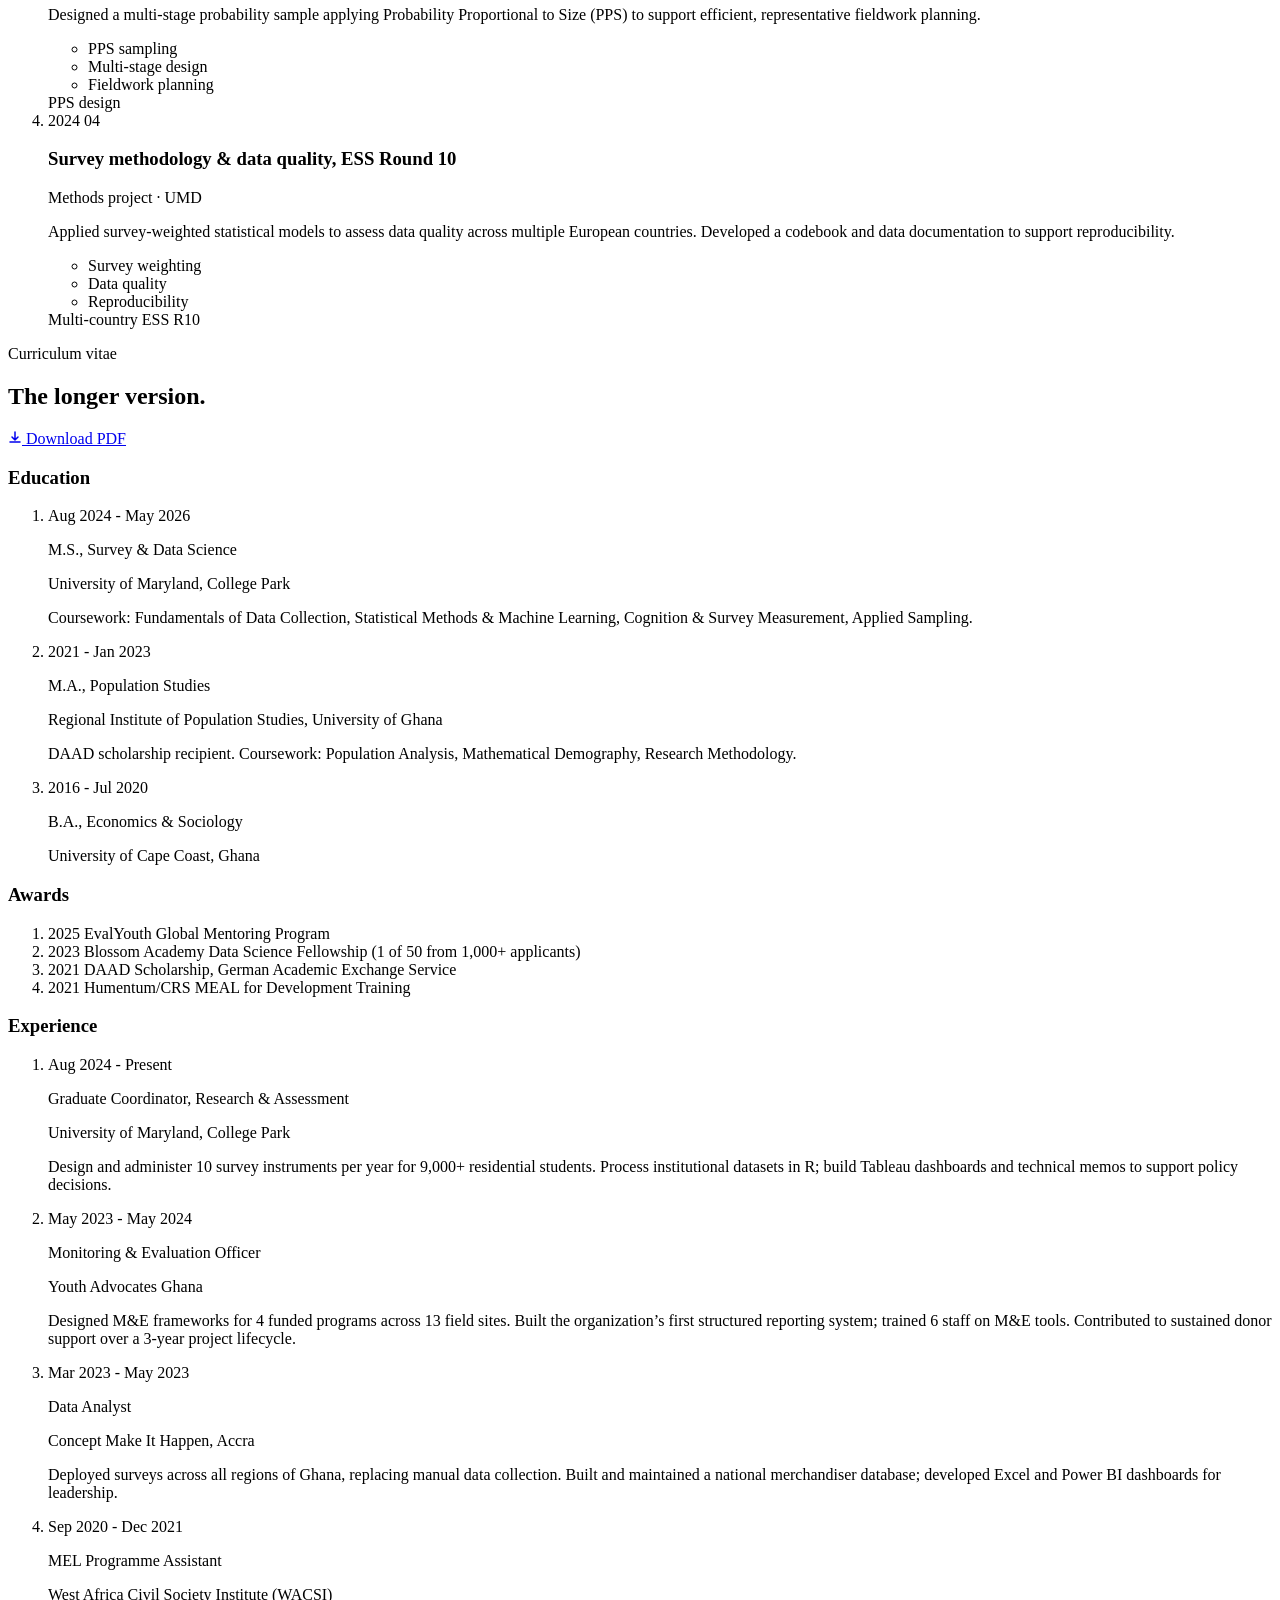
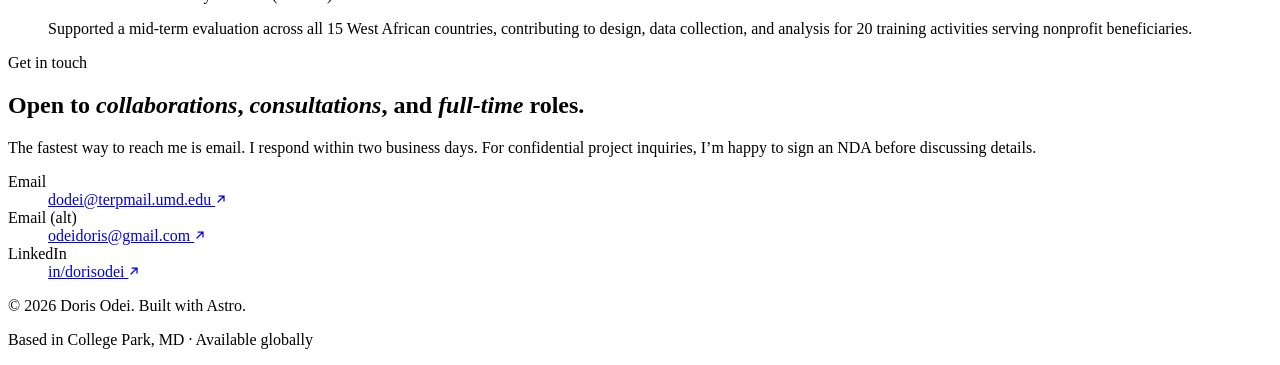
==== commit fe97e3cb: "deploy: baakoflo/client-doris-portfolio@b976e4c65e8d3a2864e36a1cacfd1ea888f00a64" ====
--- a/index.html
+++ b/index.html
@@ -1,5 +1,5 @@
-<!DOCTYPE html><html lang="en"> <head><meta charset="UTF-8"><meta name="viewport" content="width=device-width, initial-scale=1.0"><meta name="description" content="Doris Odei is a development professional specializing in survey methodology, monitoring &#38; evaluation, and data management for social programs. MSc Survey &#38; Data Science, University of Maryland."><meta name="generator" content="Astro v5.18.1"><link rel="preconnect" href="https://fonts.googleapis.com"><link rel="preconnect" href="https://fonts.gstatic.com" crossorigin><link href="https://fonts.googleapis.com/css2?family=Plus+Jakarta+Sans:wght@400;500;600;700&family=Inter:wght@400;500;600&family=JetBrains+Mono:wght@400;500&display=swap" rel="stylesheet"><link rel="icon" type="image/svg+xml" href="/favicon.svg"><title>Doris Odei | Survey Methodologist &amp; M&amp;E Specialist</title><meta property="og:title" content="Doris Odei | Survey Methodologist &#38; M&#38;E Specialist"><meta property="og:description" content="Doris Odei is a development professional specializing in survey methodology, monitoring &#38; evaluation, and data management for social programs. MSc Survey &#38; Data Science, University of Maryland."><meta property="og:type" content="website"><meta name="twitter:card" content="summary_large_image"><link rel="stylesheet" href="/_astro/lca-influencer-credibility.pM5ExsJ3.css">
-<link rel="stylesheet" href="/_astro/index.DFLV6Zrv.css"></head> <body> <a href="#main" class="sr-only">Skip to content</a>  <header class="nav" data-astro-cid-dmqpwcec> <div class="container nav__inner" data-astro-cid-dmqpwcec> <a href="#top" class="nav__brand" aria-label="Home" data-astro-cid-dmqpwcec> <span class="nav__mark" aria-hidden="true" data-astro-cid-dmqpwcec></span> <span class="nav__name" data-astro-cid-dmqpwcec>Doris Odei</span> </a> <nav aria-label="Primary" data-astro-cid-dmqpwcec> <ul class="nav__links" data-astro-cid-dmqpwcec> <li data-astro-cid-dmqpwcec><a href="#about" data-astro-cid-dmqpwcec>About</a></li><li data-astro-cid-dmqpwcec><a href="#work" data-astro-cid-dmqpwcec>Work</a></li><li data-astro-cid-dmqpwcec><a href="#resume" data-astro-cid-dmqpwcec>Resume</a></li><li data-astro-cid-dmqpwcec><a href="#contact" data-astro-cid-dmqpwcec>Contact</a></li> </ul> </nav> </div> </header>  <main id="main"> <section id="top" class="hero" data-astro-cid-bbe6dxrz> <div class="container hero__grid" data-astro-cid-bbe6dxrz> <div class="hero__copy" data-astro-cid-bbe6dxrz> <p class="eyebrow hero__eyebrow" data-astro-cid-bbe6dxrz> <span class="hero__dot" aria-hidden="true" data-astro-cid-bbe6dxrz></span>
+<!DOCTYPE html><html lang="en"> <head><meta charset="UTF-8"><meta name="viewport" content="width=device-width, initial-scale=1.0"><meta name="description" content="Doris Odei is a development professional specializing in survey methodology, monitoring &#38; evaluation, and data management for social programs. MSc Survey &#38; Data Science, University of Maryland."><meta name="generator" content="Astro v5.18.1"><link rel="preconnect" href="https://fonts.googleapis.com"><link rel="preconnect" href="https://fonts.gstatic.com" crossorigin><link href="https://fonts.googleapis.com/css2?family=Plus+Jakarta+Sans:wght@400;500;600;700&family=Inter:wght@400;500;600&family=JetBrains+Mono:wght@400;500&display=swap" rel="stylesheet"><link rel="icon" type="image/svg+xml" href="/favicon.svg"><title>Doris Odei | Survey Methodologist &amp; M&amp;E Specialist</title><meta property="og:title" content="Doris Odei | Survey Methodologist &#38; M&#38;E Specialist"><meta property="og:description" content="Doris Odei is a development professional specializing in survey methodology, monitoring &#38; evaluation, and data management for social programs. MSc Survey &#38; Data Science, University of Maryland."><meta property="og:type" content="website"><meta name="twitter:card" content="summary_large_image"><link rel="stylesheet" href="/portfolio-website/_astro/lca-influencer-credibility.pM5ExsJ3.css">
+<link rel="stylesheet" href="/portfolio-website/_astro/index.DFLV6Zrv.css"></head> <body> <a href="#main" class="sr-only">Skip to content</a>  <header class="nav" data-astro-cid-dmqpwcec> <div class="container nav__inner" data-astro-cid-dmqpwcec> <a href="#top" class="nav__brand" aria-label="Home" data-astro-cid-dmqpwcec> <span class="nav__mark" aria-hidden="true" data-astro-cid-dmqpwcec></span> <span class="nav__name" data-astro-cid-dmqpwcec>Doris Odei</span> </a> <nav aria-label="Primary" data-astro-cid-dmqpwcec> <ul class="nav__links" data-astro-cid-dmqpwcec> <li data-astro-cid-dmqpwcec><a href="#about" data-astro-cid-dmqpwcec>About</a></li><li data-astro-cid-dmqpwcec><a href="#work" data-astro-cid-dmqpwcec>Work</a></li><li data-astro-cid-dmqpwcec><a href="#resume" data-astro-cid-dmqpwcec>Resume</a></li><li data-astro-cid-dmqpwcec><a href="#contact" data-astro-cid-dmqpwcec>Contact</a></li> </ul> </nav> </div> </header>  <main id="main"> <section id="top" class="hero" data-astro-cid-bbe6dxrz> <div class="container hero__grid" data-astro-cid-bbe6dxrz> <div class="hero__copy" data-astro-cid-bbe6dxrz> <p class="eyebrow hero__eyebrow" data-astro-cid-bbe6dxrz> <span class="hero__dot" aria-hidden="true" data-astro-cid-bbe6dxrz></span>
 Survey Methodologist &middot; M&amp;E Specialist
 </p> <h1 class="hero__title" data-astro-cid-bbe6dxrz>
 Helping programs <span class="hero__accent" data-astro-cid-bbe6dxrz>measure</span> what matters and <span class="hero__accent" data-astro-cid-bbe6dxrz>act</span> on what they find.
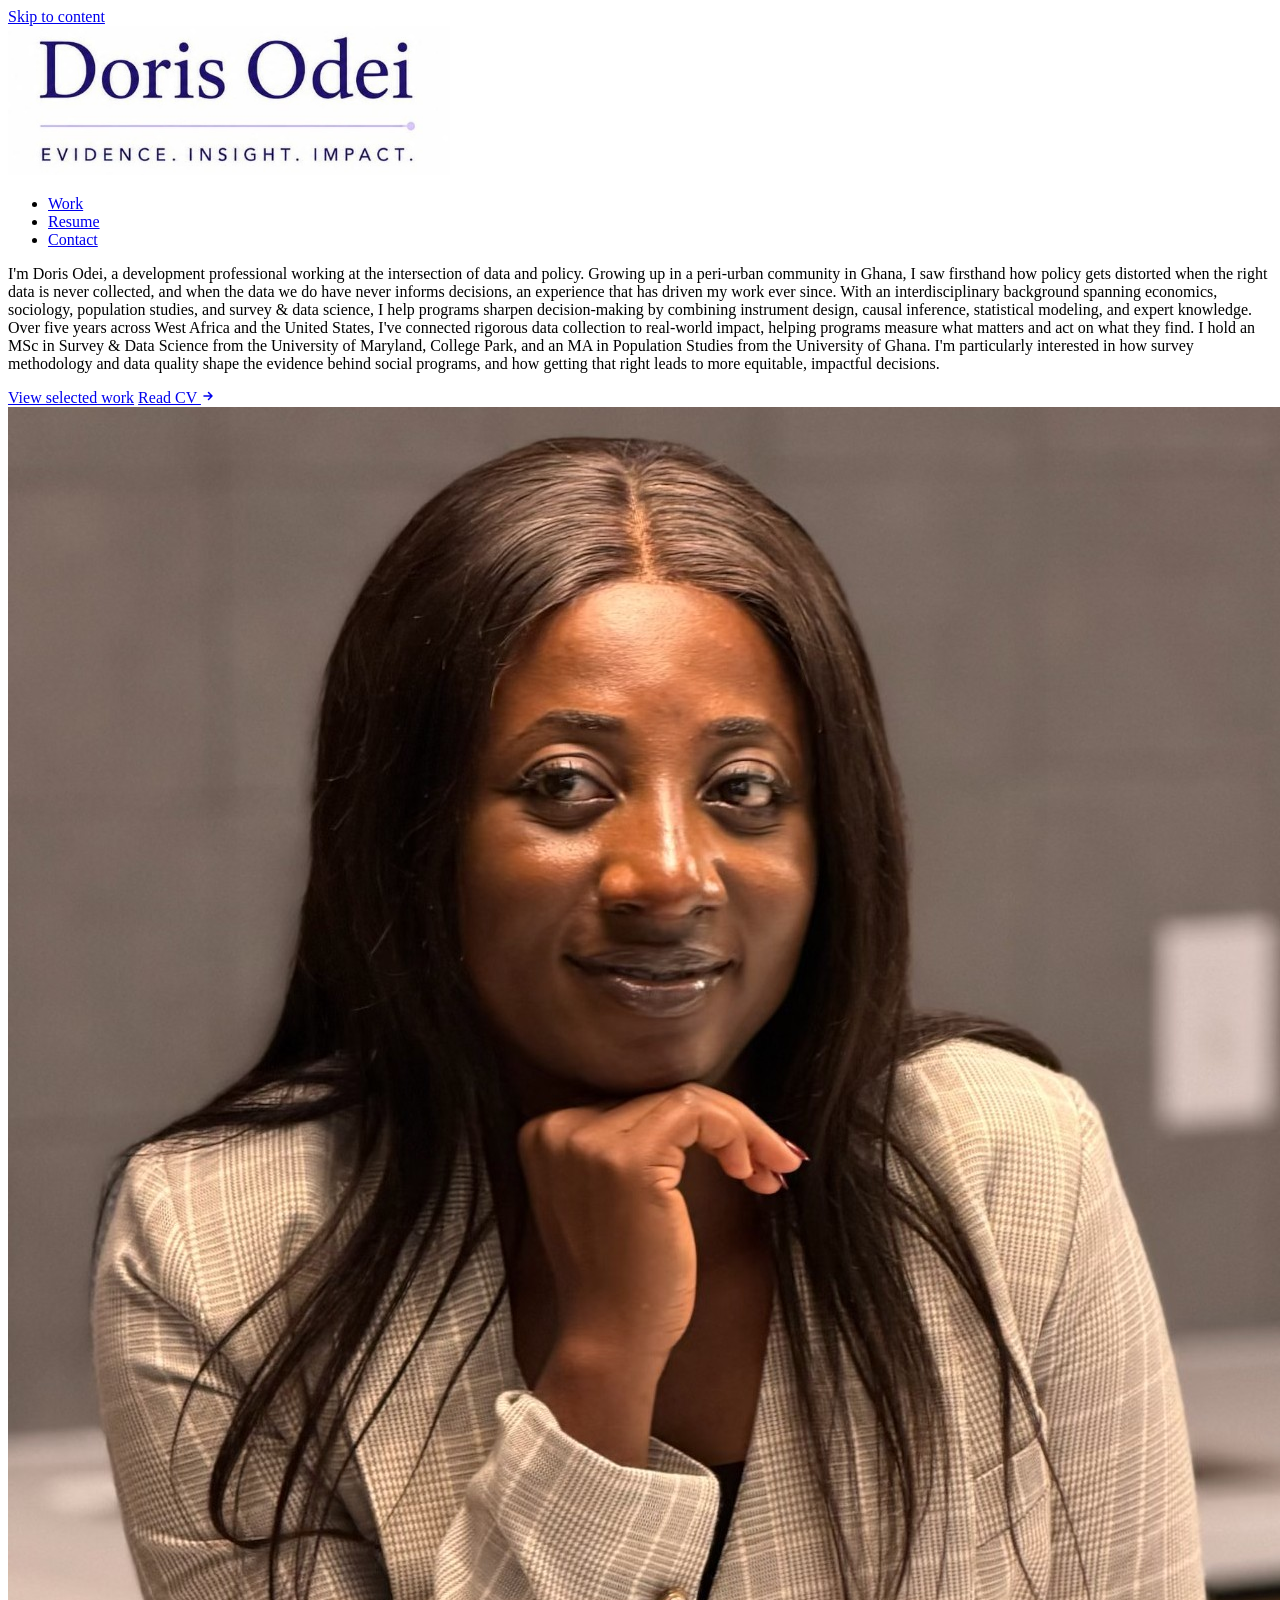
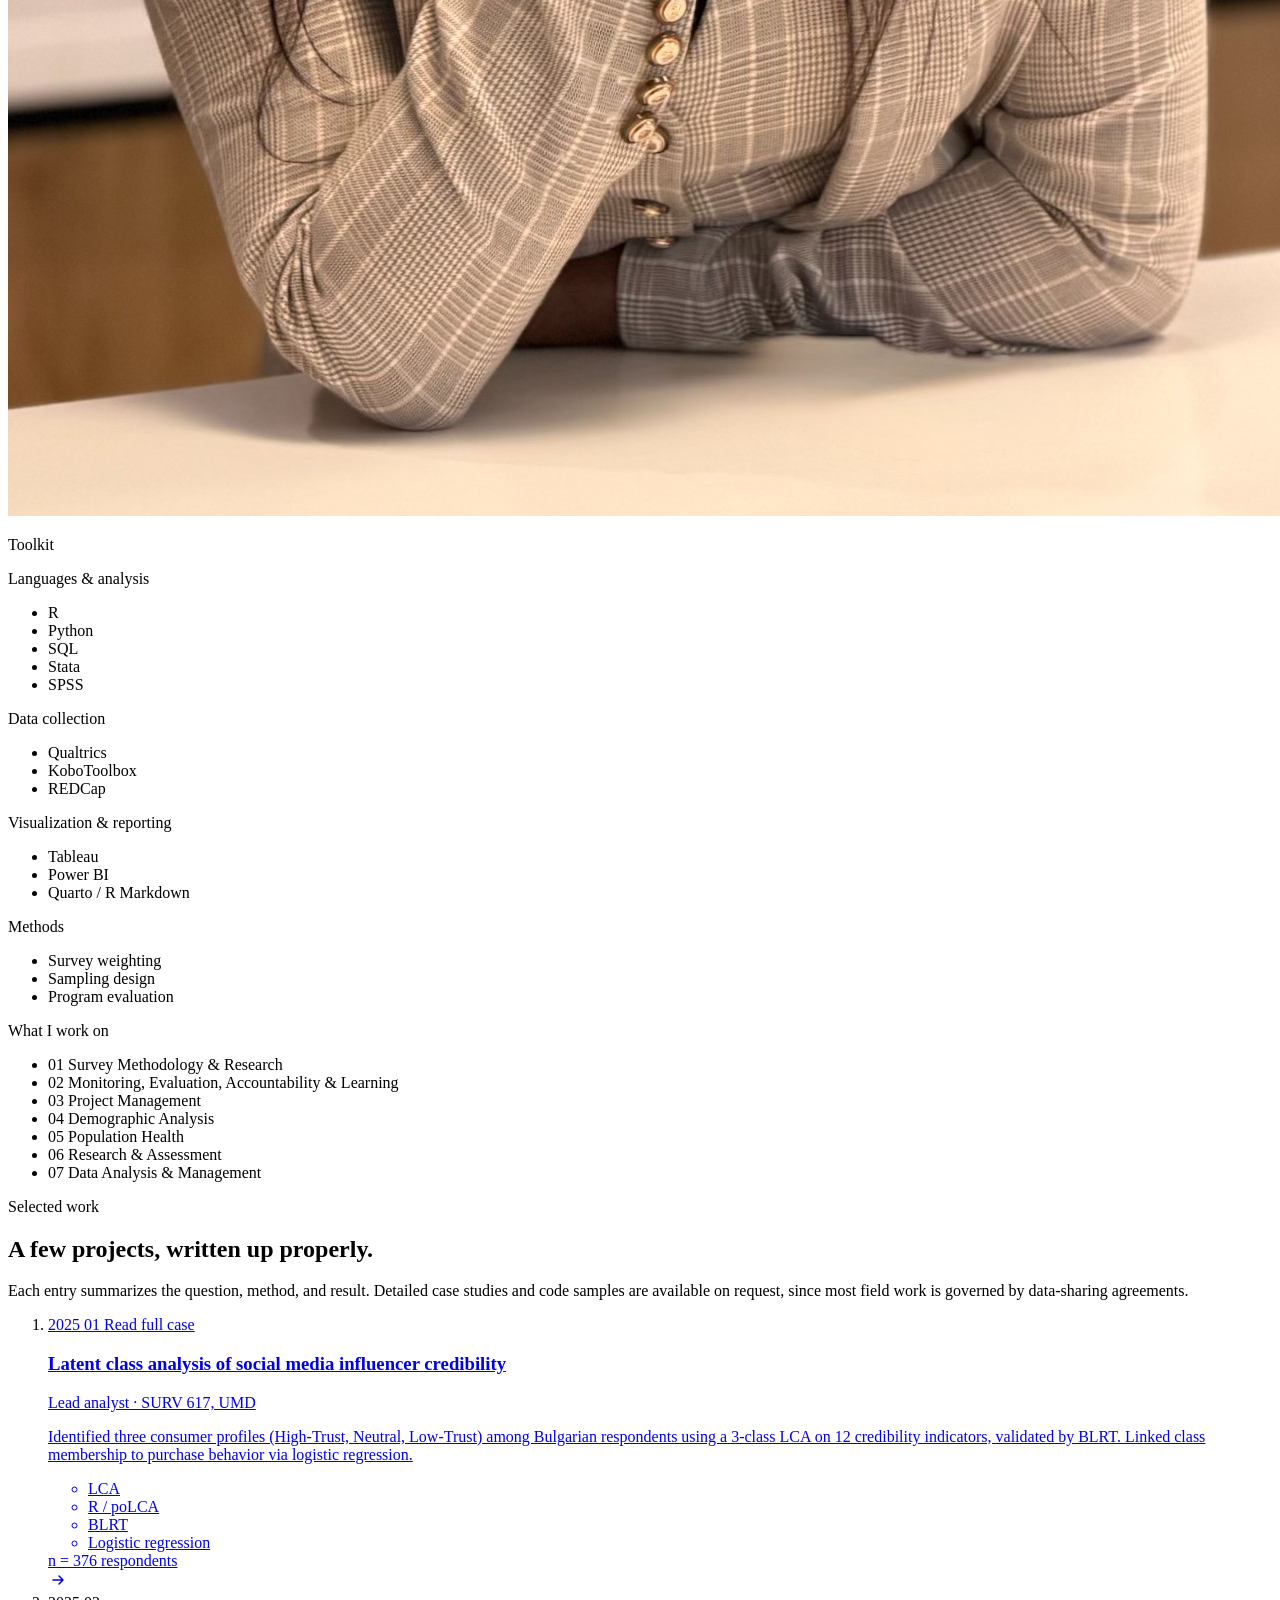
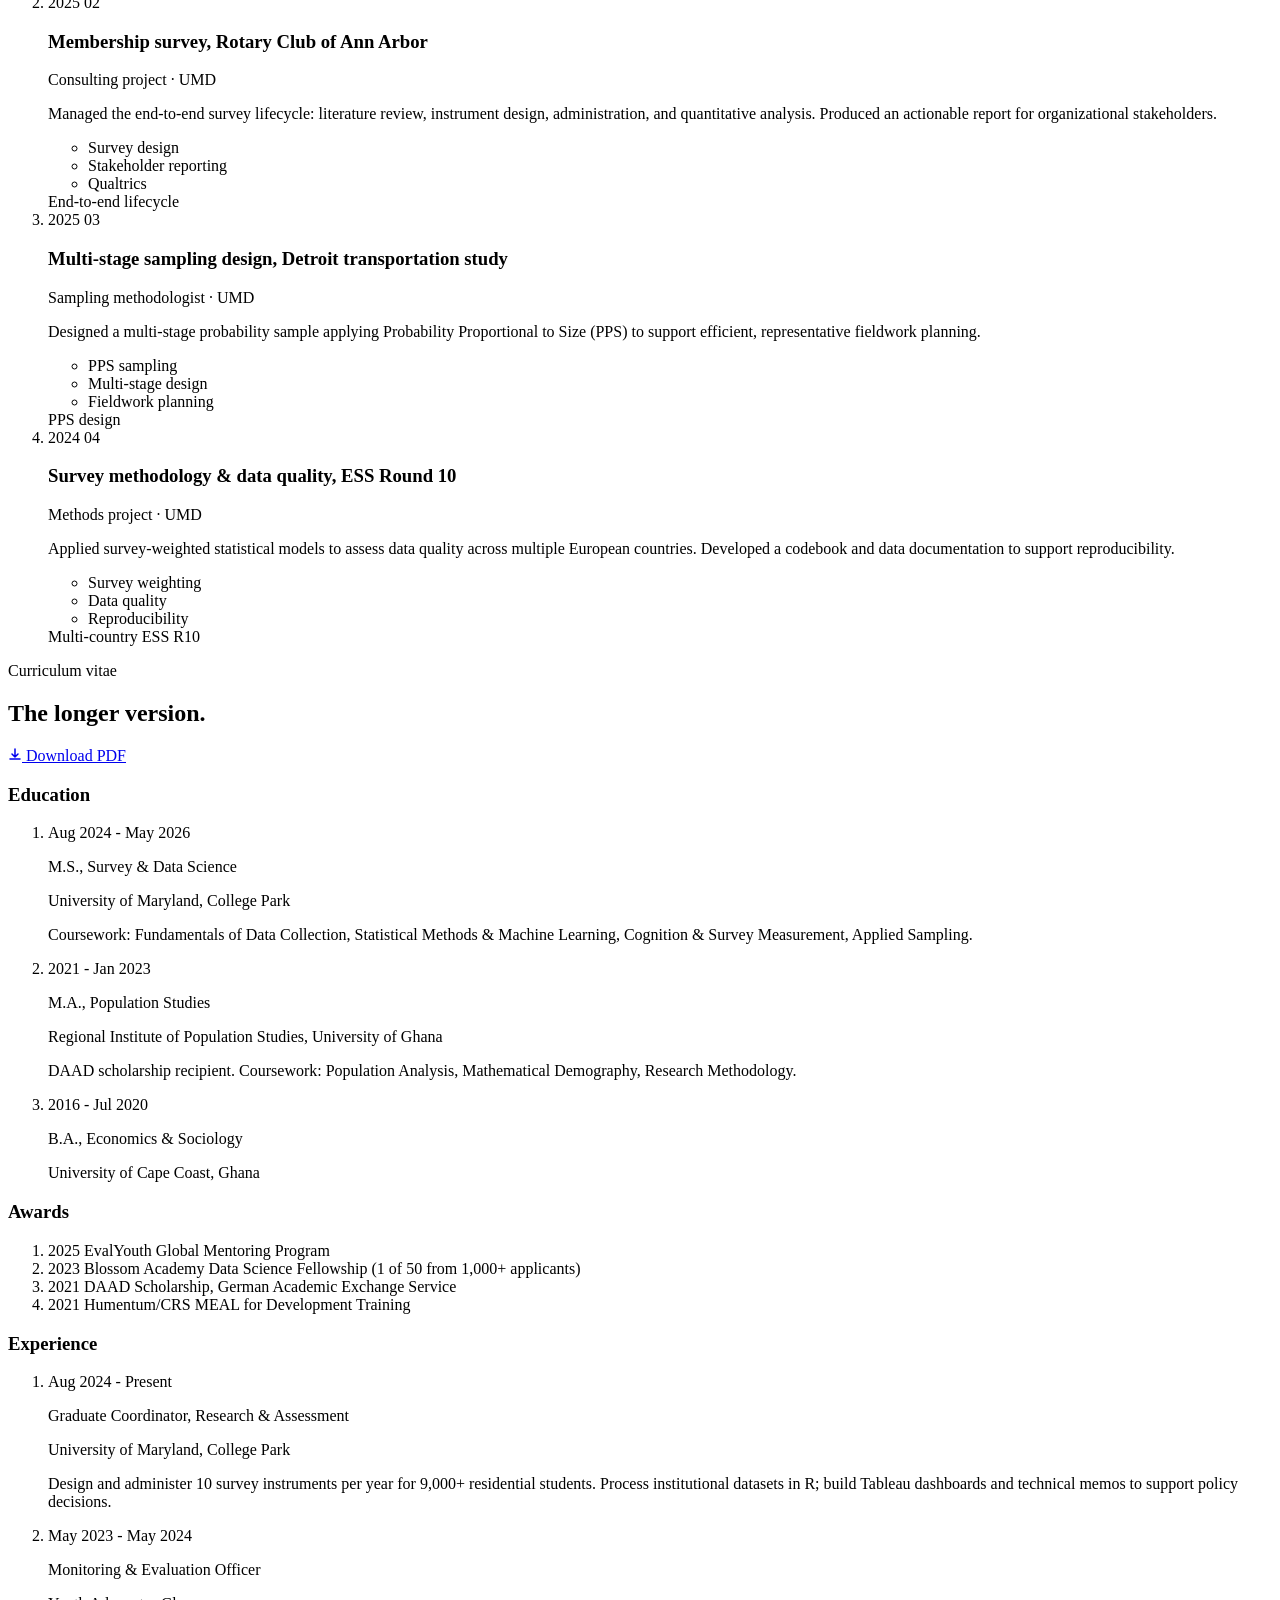
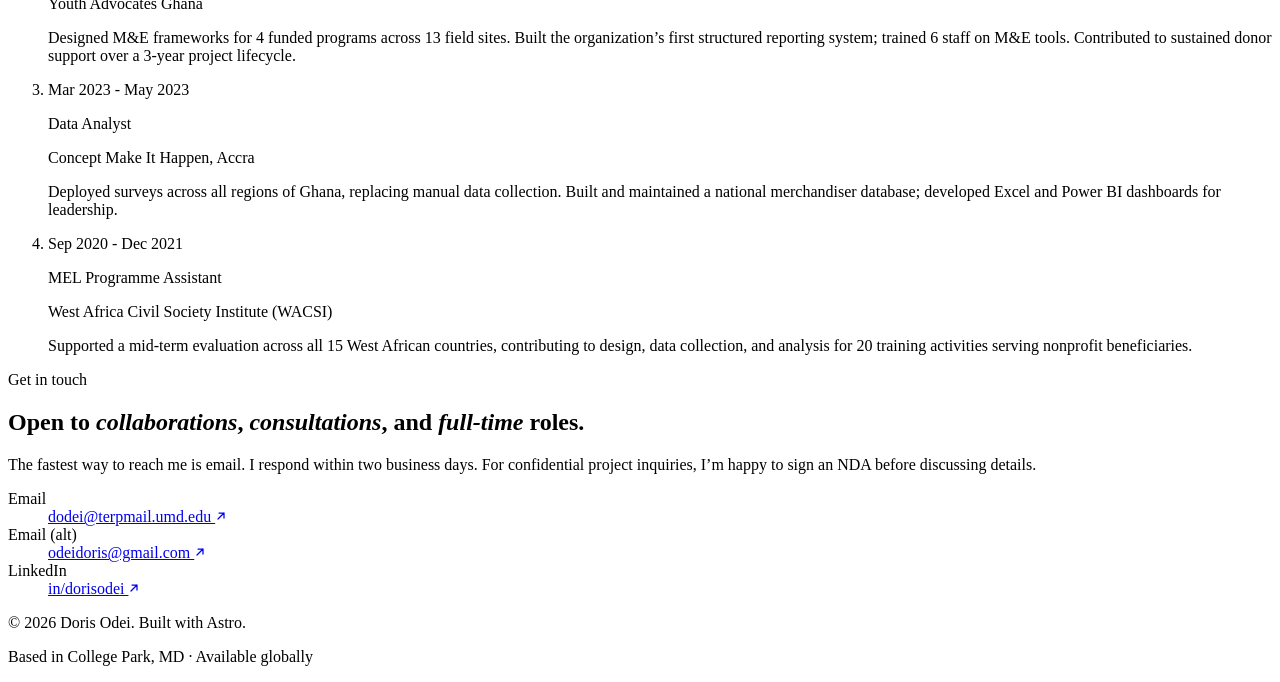
==== commit 88c0638b: "deploy: baakoflo/client-doris-portfolio@aa4a3a0708220b1bc0c112c86b87e2efa792398b" ====
--- a/index.html
+++ b/index.html
@@ -1,31 +1,11 @@
 <!DOCTYPE html><html lang="en"> <head><meta charset="UTF-8"><meta name="viewport" content="width=device-width, initial-scale=1.0"><meta name="description" content="Doris Odei is a development professional specializing in survey methodology, monitoring &#38; evaluation, and data management for social programs. MSc Survey &#38; Data Science, University of Maryland."><meta name="generator" content="Astro v5.18.1"><link rel="preconnect" href="https://fonts.googleapis.com"><link rel="preconnect" href="https://fonts.gstatic.com" crossorigin><link href="https://fonts.googleapis.com/css2?family=Plus+Jakarta+Sans:wght@400;500;600;700&family=Inter:wght@400;500;600&family=JetBrains+Mono:wght@400;500&display=swap" rel="stylesheet"><link rel="icon" type="image/svg+xml" href="/favicon.svg"><title>Doris Odei | Survey Methodologist &amp; M&amp;E Specialist</title><meta property="og:title" content="Doris Odei | Survey Methodologist &#38; M&#38;E Specialist"><meta property="og:description" content="Doris Odei is a development professional specializing in survey methodology, monitoring &#38; evaluation, and data management for social programs. MSc Survey &#38; Data Science, University of Maryland."><meta property="og:type" content="website"><meta name="twitter:card" content="summary_large_image"><link rel="stylesheet" href="/portfolio-website/_astro/lca-influencer-credibility.pM5ExsJ3.css">
-<link rel="stylesheet" href="/portfolio-website/_astro/index.DFLV6Zrv.css"></head> <body> <a href="#main" class="sr-only">Skip to content</a>  <header class="nav" data-astro-cid-dmqpwcec> <div class="container nav__inner" data-astro-cid-dmqpwcec> <a href="#top" class="nav__brand" aria-label="Home" data-astro-cid-dmqpwcec> <span class="nav__mark" aria-hidden="true" data-astro-cid-dmqpwcec></span> <span class="nav__name" data-astro-cid-dmqpwcec>Doris Odei</span> </a> <nav aria-label="Primary" data-astro-cid-dmqpwcec> <ul class="nav__links" data-astro-cid-dmqpwcec> <li data-astro-cid-dmqpwcec><a href="#about" data-astro-cid-dmqpwcec>About</a></li><li data-astro-cid-dmqpwcec><a href="#work" data-astro-cid-dmqpwcec>Work</a></li><li data-astro-cid-dmqpwcec><a href="#resume" data-astro-cid-dmqpwcec>Resume</a></li><li data-astro-cid-dmqpwcec><a href="#contact" data-astro-cid-dmqpwcec>Contact</a></li> </ul> </nav> </div> </header>  <main id="main"> <section id="top" class="hero" data-astro-cid-bbe6dxrz> <div class="container hero__grid" data-astro-cid-bbe6dxrz> <div class="hero__copy" data-astro-cid-bbe6dxrz> <p class="eyebrow hero__eyebrow" data-astro-cid-bbe6dxrz> <span class="hero__dot" aria-hidden="true" data-astro-cid-bbe6dxrz></span>
-Survey Methodologist &middot; M&amp;E Specialist
-</p> <h1 class="hero__title" data-astro-cid-bbe6dxrz>
-Helping programs <span class="hero__accent" data-astro-cid-bbe6dxrz>measure</span> what matters and <span class="hero__accent" data-astro-cid-bbe6dxrz>act</span> on what they find.
-</h1> <p class="lead hero__lead" data-astro-cid-bbe6dxrz>
-I am Doris Odei. I design surveys, manage data, and build monitoring
-        and evaluation systems for social programs. Five years across West
-        Africa and the United States. MSc in Survey &amp; Data Science from
-        the University of Maryland, May 2026.
+<link rel="stylesheet" href="/portfolio-website/_astro/index.BclffM9E.css"></head> <body> <a href="#main" class="sr-only">Skip to content</a>  <header class="nav" data-astro-cid-dmqpwcec> <div class="container nav__inner" data-astro-cid-dmqpwcec> <a href="#top" class="nav__brand" aria-label="Home" data-astro-cid-dmqpwcec> <!-- <span class="nav__mark" aria-hidden="true"></span> --> <span class="nav__name" data-astro-cid-dmqpwcec> <img src="/favicon.jpeg" alt="Logo mark" width="35%" data-astro-cid-dmqpwcec> </span> </a> <nav aria-label="Primary" data-astro-cid-dmqpwcec> <ul class="nav__links" data-astro-cid-dmqpwcec> <li data-astro-cid-dmqpwcec><a href="#work" data-astro-cid-dmqpwcec>Work</a></li><li data-astro-cid-dmqpwcec><a href="#resume" data-astro-cid-dmqpwcec>Resume</a></li><li data-astro-cid-dmqpwcec><a href="#contact" data-astro-cid-dmqpwcec>Contact</a></li> </ul> </nav> </div> </header>  <main id="main"> <section id="top" class="hero" data-astro-cid-bbe6dxrz> <div class="container hero__grid" data-astro-cid-bbe6dxrz> <div class="hero__copy" data-astro-cid-bbe6dxrz> <p class="lead hero__lead" data-astro-cid-bbe6dxrz>
+I'm Doris Odei, a development professional working at the intersection of data and policy. Growing up in a peri-urban community in Ghana, I saw firsthand how policy gets distorted when the right data is never collected, and when the data we do have never informs decisions, an experience that has driven my work ever since.
+        With an interdisciplinary background spanning economics, sociology, population studies, and survey &amp; data science, I help programs sharpen decision-making by combining instrument design, causal inference, statistical modeling, and expert knowledge. Over five years across West Africa and the United States, I've connected rigorous data collection to real-world impact, helping programs measure what matters and act on what they find.
+        I hold an MSc in Survey &amp; Data Science from the University of Maryland, College Park, and an MA in Population Studies from the University of Ghana. I'm particularly interested in how survey methodology and data quality shape the evidence behind social programs, and how getting that right leads to more equitable, impactful decisions.
 </p> <div class="hero__actions" data-astro-cid-bbe6dxrz> <a href="#work" class="btn btn--primary" data-astro-cid-bbe6dxrz>View selected work</a> <a href="#resume" class="btn btn--ghost" data-astro-cid-bbe6dxrz>
 Read CV
-<svg width="14" height="14" viewBox="0 0 14 14" fill="none" aria-hidden="true" data-astro-cid-bbe6dxrz> <path d="M3 7h8m0 0L7.5 3.5M11 7l-3.5 3.5" stroke="currentColor" stroke-width="1.5" stroke-linecap="round" stroke-linejoin="round" data-astro-cid-bbe6dxrz></path> </svg> </a> </div> </div> <aside class="hero__viz" aria-hidden="true" data-astro-cid-bbe6dxrz> <svg viewBox="0 0 320 360" xmlns="http://www.w3.org/2000/svg" data-astro-cid-bbe6dxrz> <!-- Distribution curve --> <defs data-astro-cid-bbe6dxrz> <linearGradient id="curveFill" x1="0" y1="0" x2="0" y2="1" data-astro-cid-bbe6dxrz> <stop offset="0%" stop-color="#8B7CF8" stop-opacity="0.18" data-astro-cid-bbe6dxrz></stop> <stop offset="100%" stop-color="#8B7CF8" stop-opacity="0" data-astro-cid-bbe6dxrz></stop> </linearGradient> </defs> <!-- Subtle grid --> <g stroke="#E5E3F0" stroke-width="1" data-astro-cid-bbe6dxrz> <line x1="30" y1="60" x2="30" y2="320" data-astro-cid-bbe6dxrz></line> <line x1="30" y1="320" x2="300" y2="320" data-astro-cid-bbe6dxrz></line> </g> <!-- Tick marks --> <g stroke="#E5E3F0" stroke-width="1" data-astro-cid-bbe6dxrz> <line x1="30" y1="100" x2="36" y2="100" data-astro-cid-bbe6dxrz></line> <line x1="30" y1="160" x2="36" y2="160" data-astro-cid-bbe6dxrz></line> <line x1="30" y1="220" x2="36" y2="220" data-astro-cid-bbe6dxrz></line> <line x1="30" y1="280" x2="36" y2="280" data-astro-cid-bbe6dxrz></line> </g> <!-- Normal distribution curve --> <path d="M 30 320 Q 80 320, 110 280 T 165 110 Q 195 110, 220 200 T 300 320 Z" fill="url(#curveFill)" data-astro-cid-bbe6dxrz></path> <path d="M 30 320 Q 80 320, 110 280 T 165 110 Q 195 110, 220 200 T 300 320" fill="none" stroke="#8B7CF8" stroke-width="2" stroke-linecap="round" data-astro-cid-bbe6dxrz></path> <!-- Sample points --> <g fill="#1A1A2E" data-astro-cid-bbe6dxrz> <circle cx="78" cy="308" r="2.5" data-astro-cid-bbe6dxrz></circle> <circle cx="105" cy="276" r="2.5" data-astro-cid-bbe6dxrz></circle> <circle cx="138" cy="180" r="2.5" data-astro-cid-bbe6dxrz></circle> <circle cx="165" cy="112" r="3.5" fill="#8B7CF8" data-astro-cid-bbe6dxrz></circle> <circle cx="192" cy="158" r="2.5" data-astro-cid-bbe6dxrz></circle> <circle cx="225" cy="218" r="2.5" data-astro-cid-bbe6dxrz></circle> <circle cx="258" cy="280" r="2.5" data-astro-cid-bbe6dxrz></circle> </g> <!-- Mean line --> <line x1="165" y1="112" x2="165" y2="320" stroke="#8B7CF8" stroke-width="1" stroke-dasharray="3 4" opacity="0.5" data-astro-cid-bbe6dxrz></line> <!-- Annotations --> <text x="172" y="108" font-family="Inter, sans-serif" font-size="10" fill="#4A4A6A" font-weight="500" data-astro-cid-bbe6dxrz>x&#772;</text> <text x="30" y="50" font-family="Inter, sans-serif" font-size="9" fill="#8A8AA0" letter-spacing="0.1em" data-astro-cid-bbe6dxrz>DISTRIBUTION</text> </svg> </aside> </div> <!-- Decorative rule --> <div class="hero__rule" aria-hidden="true" data-astro-cid-bbe6dxrz></div> </section>  <section id="about" class="about" data-astro-cid-v2cbyr3p> <div class="container about__grid" data-astro-cid-v2cbyr3p> <aside class="about__meta" data-astro-cid-v2cbyr3p> <p class="eyebrow" data-astro-cid-v2cbyr3p>Who I am</p> <div class="about__stats" data-astro-cid-v2cbyr3p> <div class="about__stat" data-astro-cid-v2cbyr3p> <span class="about__stat-num" data-astro-cid-v2cbyr3p>MSc</span> <span class="about__stat-label" data-astro-cid-v2cbyr3p>Survey &amp; Data Science, UMD</span> </div> <div class="about__stat" data-astro-cid-v2cbyr3p> <span class="about__stat-num" data-astro-cid-v2cbyr3p>5+</span> <span class="about__stat-label" data-astro-cid-v2cbyr3p>Years across West Africa &amp; US</span> </div> <div class="about__stat" data-astro-cid-v2cbyr3p> <span class="about__stat-num" data-astro-cid-v2cbyr3p>9,000+</span> <span class="about__stat-label" data-astro-cid-v2cbyr3p>Students surveyed at UMD</span> </div> </div> </aside> <div class="about__body" data-astro-cid-v2cbyr3p> <h2 class="about__title" data-astro-cid-v2cbyr3p>
-Development professional working at the intersection of <em data-astro-cid-v2cbyr3p>survey methodology</em>, <em data-astro-cid-v2cbyr3p>data management</em>, and <em data-astro-cid-v2cbyr3p>program evaluation</em>.
-</h2> <div class="about__prose" data-astro-cid-v2cbyr3p> <p data-astro-cid-v2cbyr3p>
-I am a development professional with an interdisciplinary background
-          in economics, sociology, population studies, and survey &amp; data
-          science. Growing up in a peri-urban community in Ghana, I experienced
-          how neglected data shapes and distorts policy, and that experience
-          drives my work.
-</p> <p data-astro-cid-v2cbyr3p>
-Over five years across West Africa and the US, I have worked at the
-          intersection of rigorous data collection and real-world impact,
-          helping programs measure what matters and act on what they find. I
-          am particularly interested in how survey methodology and data quality
-          shape the evidence behind social programs, and how getting that right
-          leads to more equitable decisions.
-</p> </div> <ul class="about__skills" data-astro-cid-v2cbyr3p> <li data-astro-cid-v2cbyr3p>R</li> <li data-astro-cid-v2cbyr3p>SQL</li> <li data-astro-cid-v2cbyr3p>Stata</li> <li data-astro-cid-v2cbyr3p>SPSS</li> <li data-astro-cid-v2cbyr3p>Python</li> <li data-astro-cid-v2cbyr3p>Tableau</li> <li data-astro-cid-v2cbyr3p>Power BI</li> <li data-astro-cid-v2cbyr3p>Qualtrics</li> <li data-astro-cid-v2cbyr3p>KoboToolbox</li> <li data-astro-cid-v2cbyr3p>REDCap</li> <li data-astro-cid-v2cbyr3p>Survey weighting</li> <li data-astro-cid-v2cbyr3p>Sampling design</li> <li data-astro-cid-v2cbyr3p>Program evaluation</li> <li data-astro-cid-v2cbyr3p>Quarto / R Markdown</li> </ul> </div> </div> </section>  <section class="focus" aria-labelledby="focus-heading" data-astro-cid-ny3nh4j6> <div class="container" data-astro-cid-ny3nh4j6> <header class="focus__head" data-astro-cid-ny3nh4j6> <p class="eyebrow" data-astro-cid-ny3nh4j6>What I work on</p> <h2 id="focus-heading" class="focus__title" data-astro-cid-ny3nh4j6>Six areas of practice.</h2> </header> <ul class="focus__grid" data-astro-cid-ny3nh4j6> <li class="focus__item" data-astro-cid-ny3nh4j6> <span class="focus__num" data-astro-cid-ny3nh4j6>01</span> <span class="focus__label" data-astro-cid-ny3nh4j6>Survey Methodology &amp; Research</span> </li><li class="focus__item" data-astro-cid-ny3nh4j6> <span class="focus__num" data-astro-cid-ny3nh4j6>02</span> <span class="focus__label" data-astro-cid-ny3nh4j6>Monitoring, Evaluation &amp; Learning</span> </li><li class="focus__item" data-astro-cid-ny3nh4j6> <span class="focus__num" data-astro-cid-ny3nh4j6>03</span> <span class="focus__label" data-astro-cid-ny3nh4j6>Demographic Analysis</span> </li><li class="focus__item" data-astro-cid-ny3nh4j6> <span class="focus__num" data-astro-cid-ny3nh4j6>04</span> <span class="focus__label" data-astro-cid-ny3nh4j6>Population Health</span> </li><li class="focus__item" data-astro-cid-ny3nh4j6> <span class="focus__num" data-astro-cid-ny3nh4j6>05</span> <span class="focus__label" data-astro-cid-ny3nh4j6>Research &amp; Assessment</span> </li><li class="focus__item" data-astro-cid-ny3nh4j6> <span class="focus__num" data-astro-cid-ny3nh4j6>06</span> <span class="focus__label" data-astro-cid-ny3nh4j6>Data Analysis &amp; Management</span> </li> </ul> </div> </section>  <section id="work" class="work" data-astro-cid-wkx7uqji> <div class="container" data-astro-cid-wkx7uqji> <header class="work__head" data-astro-cid-wkx7uqji> <p class="eyebrow" data-astro-cid-wkx7uqji>Selected work</p> <h2 class="work__title" data-astro-cid-wkx7uqji>A few projects, written up properly.</h2> <p class="lead work__lead" data-astro-cid-wkx7uqji>
+<svg width="14" height="14" viewBox="0 0 14 14" fill="none" aria-hidden="true" data-astro-cid-bbe6dxrz> <path d="M3 7h8m0 0L7.5 3.5M11 7l-3.5 3.5" stroke="currentColor" stroke-width="1.5" stroke-linecap="round" stroke-linejoin="round" data-astro-cid-bbe6dxrz></path> </svg> </a> </div> </div> <aside class="hero__viz" aria-hidden="true" data-astro-cid-bbe6dxrz> <img src="/assets/images/profile-picture.jpg" alt="Decorative visualization of data points and connections" data-astro-cid-bbe6dxrz> </aside> </div> <!-- Decorative rule --> <div class="hero__rule" aria-hidden="true" data-astro-cid-bbe6dxrz></div> </section> <section id="about" class="about" data-astro-cid-bbe6dxrz> <div class="container about__inner" data-astro-cid-bbe6dxrz> <p class="eyebrow about__eyebrow" data-astro-cid-bbe6dxrz>Toolkit</p> <div class="about__body" data-astro-cid-bbe6dxrz> <div class="skillset" data-astro-cid-bbe6dxrz> <p class="skillset__label" data-astro-cid-bbe6dxrz>Languages &amp; analysis</p> <ul class="skillset__tags" data-astro-cid-bbe6dxrz> <li data-astro-cid-bbe6dxrz>R</li><li data-astro-cid-bbe6dxrz>Python</li><li data-astro-cid-bbe6dxrz>SQL</li><li data-astro-cid-bbe6dxrz>Stata</li><li data-astro-cid-bbe6dxrz>SPSS</li> </ul> </div> <div class="skillset" data-astro-cid-bbe6dxrz> <p class="skillset__label" data-astro-cid-bbe6dxrz>Data collection</p> <ul class="skillset__tags" data-astro-cid-bbe6dxrz> <li data-astro-cid-bbe6dxrz>Qualtrics</li><li data-astro-cid-bbe6dxrz>KoboToolbox</li><li data-astro-cid-bbe6dxrz>REDCap</li> </ul> </div> <div class="skillset" data-astro-cid-bbe6dxrz> <p class="skillset__label" data-astro-cid-bbe6dxrz>Visualization &amp; reporting</p> <ul class="skillset__tags" data-astro-cid-bbe6dxrz> <li data-astro-cid-bbe6dxrz>Tableau</li><li data-astro-cid-bbe6dxrz>Power BI</li><li data-astro-cid-bbe6dxrz>Quarto / R Markdown</li> </ul> </div> <div class="skillset" data-astro-cid-bbe6dxrz> <p class="skillset__label" data-astro-cid-bbe6dxrz>Methods</p> <ul class="skillset__tags" data-astro-cid-bbe6dxrz> <li data-astro-cid-bbe6dxrz>Survey weighting</li><li data-astro-cid-bbe6dxrz>Sampling design</li><li data-astro-cid-bbe6dxrz>Program evaluation</li> </ul> </div> </div> </div> </section>  <section class="focus" aria-labelledby="focus-heading" data-astro-cid-ny3nh4j6> <div class="container" data-astro-cid-ny3nh4j6> <header class="focus__head" data-astro-cid-ny3nh4j6> <p class="eyebrow" data-astro-cid-ny3nh4j6>What I work on</p> </header> <ul class="focus__grid" data-astro-cid-ny3nh4j6> <li class="focus__item" data-astro-cid-ny3nh4j6> <span class="focus__num" data-astro-cid-ny3nh4j6>01</span> <span class="focus__label" data-astro-cid-ny3nh4j6>Survey Methodology &amp; Research</span> </li><li class="focus__item" data-astro-cid-ny3nh4j6> <span class="focus__num" data-astro-cid-ny3nh4j6>02</span> <span class="focus__label" data-astro-cid-ny3nh4j6>Monitoring, Evaluation, Accountability &amp; Learning</span> </li><li class="focus__item" data-astro-cid-ny3nh4j6> <span class="focus__num" data-astro-cid-ny3nh4j6>03</span> <span class="focus__label" data-astro-cid-ny3nh4j6>Project Management</span> </li><li class="focus__item" data-astro-cid-ny3nh4j6> <span class="focus__num" data-astro-cid-ny3nh4j6>04</span> <span class="focus__label" data-astro-cid-ny3nh4j6>Demographic Analysis</span> </li><li class="focus__item" data-astro-cid-ny3nh4j6> <span class="focus__num" data-astro-cid-ny3nh4j6>05</span> <span class="focus__label" data-astro-cid-ny3nh4j6>Population Health</span> </li><li class="focus__item" data-astro-cid-ny3nh4j6> <span class="focus__num" data-astro-cid-ny3nh4j6>06</span> <span class="focus__label" data-astro-cid-ny3nh4j6>Research &amp; Assessment</span> </li><li class="focus__item" data-astro-cid-ny3nh4j6> <span class="focus__num" data-astro-cid-ny3nh4j6>07</span> <span class="focus__label" data-astro-cid-ny3nh4j6>Data Analysis &amp; Management</span> </li> </ul> </div> </section>  <section id="work" class="work" data-astro-cid-wkx7uqji> <div class="container" data-astro-cid-wkx7uqji> <header class="work__head" data-astro-cid-wkx7uqji> <p class="eyebrow" data-astro-cid-wkx7uqji>Selected work</p> <h2 class="work__title" data-astro-cid-wkx7uqji>A few projects, written up properly.</h2> <p class="lead work__lead" data-astro-cid-wkx7uqji>
 Each entry summarizes the question, method, and result. Detailed case
         studies and code samples are available on request, since most field
         work is governed by data-sharing agreements.
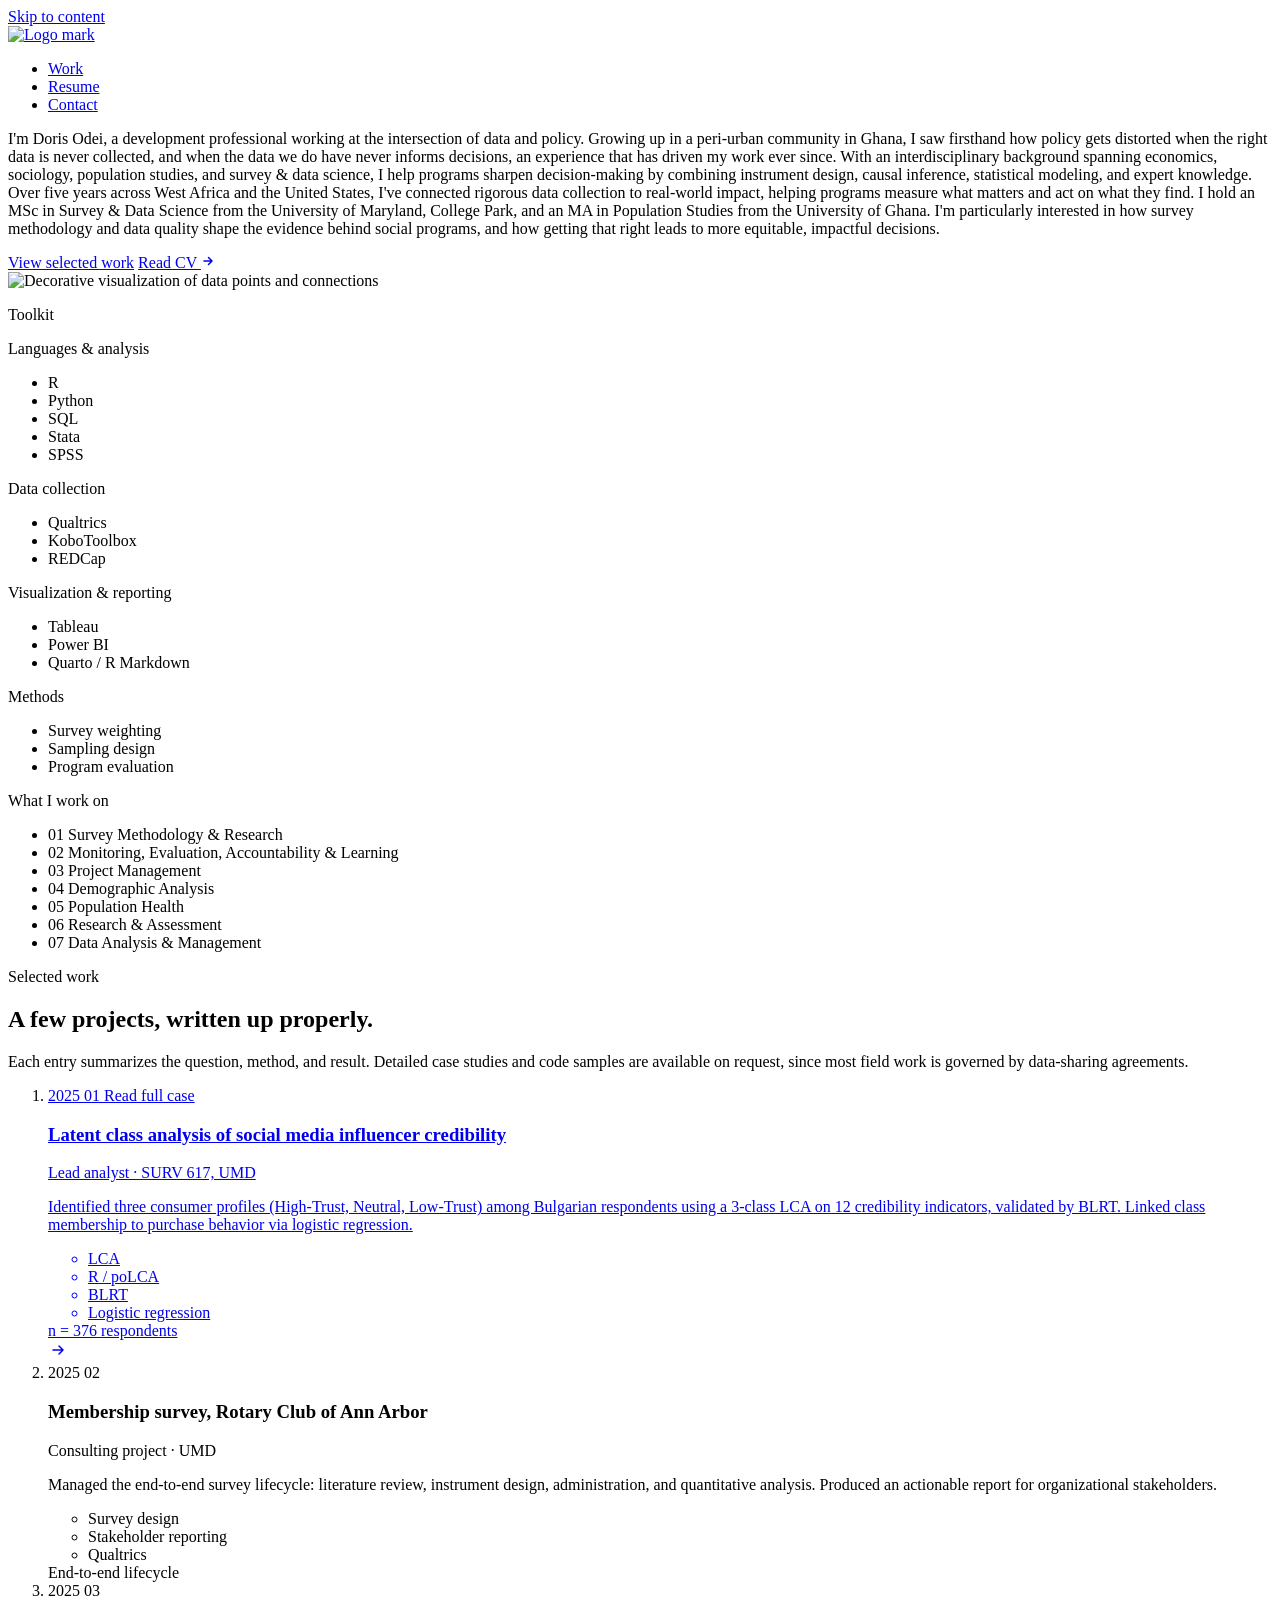
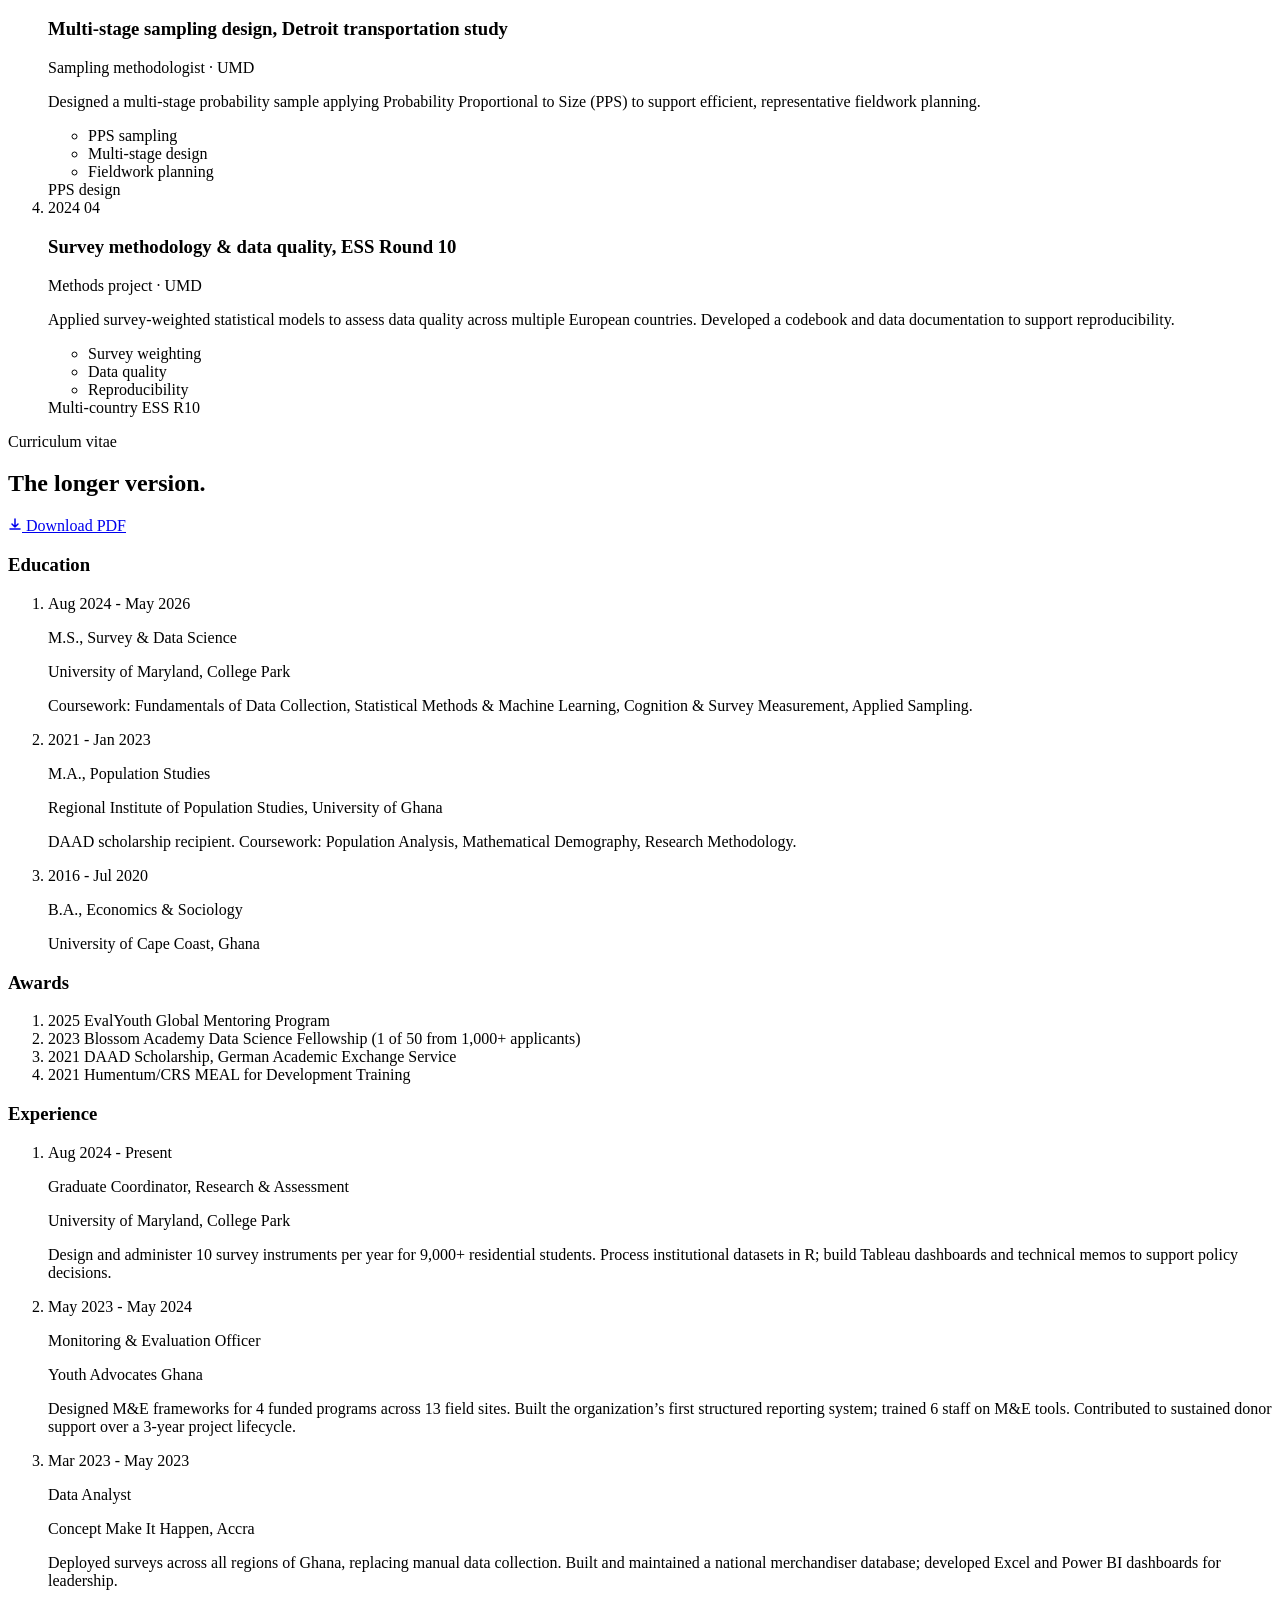
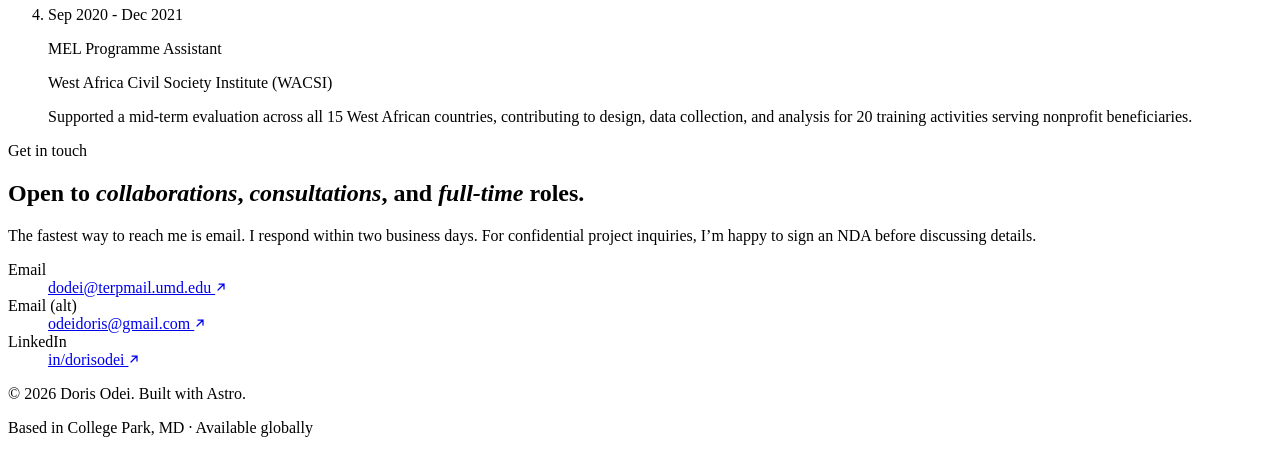
==== commit 3be528b9: "deploy: baakoflo/client-doris-portfolio@e613f0a896aed89efd00ad076d96d7e4fd13f4e8" ====
--- a/index.html
+++ b/index.html
@@ -1,15 +1,15 @@
 <!DOCTYPE html><html lang="en"> <head><meta charset="UTF-8"><meta name="viewport" content="width=device-width, initial-scale=1.0"><meta name="description" content="Doris Odei is a development professional specializing in survey methodology, monitoring &#38; evaluation, and data management for social programs. MSc Survey &#38; Data Science, University of Maryland."><meta name="generator" content="Astro v5.18.1"><link rel="preconnect" href="https://fonts.googleapis.com"><link rel="preconnect" href="https://fonts.gstatic.com" crossorigin><link href="https://fonts.googleapis.com/css2?family=Plus+Jakarta+Sans:wght@400;500;600;700&family=Inter:wght@400;500;600&family=JetBrains+Mono:wght@400;500&display=swap" rel="stylesheet"><link rel="icon" type="image/svg+xml" href="/favicon.svg"><title>Doris Odei | Survey Methodologist &amp; M&amp;E Specialist</title><meta property="og:title" content="Doris Odei | Survey Methodologist &#38; M&#38;E Specialist"><meta property="og:description" content="Doris Odei is a development professional specializing in survey methodology, monitoring &#38; evaluation, and data management for social programs. MSc Survey &#38; Data Science, University of Maryland."><meta property="og:type" content="website"><meta name="twitter:card" content="summary_large_image"><link rel="stylesheet" href="/portfolio-website/_astro/lca-influencer-credibility.pM5ExsJ3.css">
-<link rel="stylesheet" href="/portfolio-website/_astro/index.BclffM9E.css"></head> <body> <a href="#main" class="sr-only">Skip to content</a>  <header class="nav" data-astro-cid-dmqpwcec> <div class="container nav__inner" data-astro-cid-dmqpwcec> <a href="#top" class="nav__brand" aria-label="Home" data-astro-cid-dmqpwcec> <!-- <span class="nav__mark" aria-hidden="true"></span> --> <span class="nav__name" data-astro-cid-dmqpwcec> <img src="/favicon.jpeg" alt="Logo mark" width="35%" data-astro-cid-dmqpwcec> </span> </a> <nav aria-label="Primary" data-astro-cid-dmqpwcec> <ul class="nav__links" data-astro-cid-dmqpwcec> <li data-astro-cid-dmqpwcec><a href="#work" data-astro-cid-dmqpwcec>Work</a></li><li data-astro-cid-dmqpwcec><a href="#resume" data-astro-cid-dmqpwcec>Resume</a></li><li data-astro-cid-dmqpwcec><a href="#contact" data-astro-cid-dmqpwcec>Contact</a></li> </ul> </nav> </div> </header>  <main id="main"> <section id="top" class="hero" data-astro-cid-bbe6dxrz> <div class="container hero__grid" data-astro-cid-bbe6dxrz> <div class="hero__copy" data-astro-cid-bbe6dxrz> <p class="lead hero__lead" data-astro-cid-bbe6dxrz>
+<link rel="stylesheet" href="/portfolio-website/_astro/index.BclffM9E.css"></head> <body> <a href="#main" class="sr-only">Skip to content</a>  <header class="nav" data-astro-cid-dmqpwcec> <div class="container nav__inner" data-astro-cid-dmqpwcec> <a href="#top" class="nav__brand" aria-label="Home" data-astro-cid-dmqpwcec> <!-- <span class="nav__mark" aria-hidden="true"></span> --> <span class="nav__name" data-astro-cid-dmqpwcec> <img src="/portfolio-website/favicon.jpeg" alt="Logo mark" width="35%" data-astro-cid-dmqpwcec> </span> </a> <nav aria-label="Primary" data-astro-cid-dmqpwcec> <ul class="nav__links" data-astro-cid-dmqpwcec> <li data-astro-cid-dmqpwcec><a href="#work" data-astro-cid-dmqpwcec>Work</a></li><li data-astro-cid-dmqpwcec><a href="#resume" data-astro-cid-dmqpwcec>Resume</a></li><li data-astro-cid-dmqpwcec><a href="#contact" data-astro-cid-dmqpwcec>Contact</a></li> </ul> </nav> </div> </header>  <main id="main"> <section id="top" class="hero" data-astro-cid-bbe6dxrz> <div class="container hero__grid" data-astro-cid-bbe6dxrz> <div class="hero__copy" data-astro-cid-bbe6dxrz> <p class="lead hero__lead" data-astro-cid-bbe6dxrz>
 I'm Doris Odei, a development professional working at the intersection of data and policy. Growing up in a peri-urban community in Ghana, I saw firsthand how policy gets distorted when the right data is never collected, and when the data we do have never informs decisions, an experience that has driven my work ever since.
         With an interdisciplinary background spanning economics, sociology, population studies, and survey &amp; data science, I help programs sharpen decision-making by combining instrument design, causal inference, statistical modeling, and expert knowledge. Over five years across West Africa and the United States, I've connected rigorous data collection to real-world impact, helping programs measure what matters and act on what they find.
         I hold an MSc in Survey &amp; Data Science from the University of Maryland, College Park, and an MA in Population Studies from the University of Ghana. I'm particularly interested in how survey methodology and data quality shape the evidence behind social programs, and how getting that right leads to more equitable, impactful decisions.
 </p> <div class="hero__actions" data-astro-cid-bbe6dxrz> <a href="#work" class="btn btn--primary" data-astro-cid-bbe6dxrz>View selected work</a> <a href="#resume" class="btn btn--ghost" data-astro-cid-bbe6dxrz>
 Read CV
-<svg width="14" height="14" viewBox="0 0 14 14" fill="none" aria-hidden="true" data-astro-cid-bbe6dxrz> <path d="M3 7h8m0 0L7.5 3.5M11 7l-3.5 3.5" stroke="currentColor" stroke-width="1.5" stroke-linecap="round" stroke-linejoin="round" data-astro-cid-bbe6dxrz></path> </svg> </a> </div> </div> <aside class="hero__viz" aria-hidden="true" data-astro-cid-bbe6dxrz> <img src="/assets/images/profile-picture.jpg" alt="Decorative visualization of data points and connections" data-astro-cid-bbe6dxrz> </aside> </div> <!-- Decorative rule --> <div class="hero__rule" aria-hidden="true" data-astro-cid-bbe6dxrz></div> </section> <section id="about" class="about" data-astro-cid-bbe6dxrz> <div class="container about__inner" data-astro-cid-bbe6dxrz> <p class="eyebrow about__eyebrow" data-astro-cid-bbe6dxrz>Toolkit</p> <div class="about__body" data-astro-cid-bbe6dxrz> <div class="skillset" data-astro-cid-bbe6dxrz> <p class="skillset__label" data-astro-cid-bbe6dxrz>Languages &amp; analysis</p> <ul class="skillset__tags" data-astro-cid-bbe6dxrz> <li data-astro-cid-bbe6dxrz>R</li><li data-astro-cid-bbe6dxrz>Python</li><li data-astro-cid-bbe6dxrz>SQL</li><li data-astro-cid-bbe6dxrz>Stata</li><li data-astro-cid-bbe6dxrz>SPSS</li> </ul> </div> <div class="skillset" data-astro-cid-bbe6dxrz> <p class="skillset__label" data-astro-cid-bbe6dxrz>Data collection</p> <ul class="skillset__tags" data-astro-cid-bbe6dxrz> <li data-astro-cid-bbe6dxrz>Qualtrics</li><li data-astro-cid-bbe6dxrz>KoboToolbox</li><li data-astro-cid-bbe6dxrz>REDCap</li> </ul> </div> <div class="skillset" data-astro-cid-bbe6dxrz> <p class="skillset__label" data-astro-cid-bbe6dxrz>Visualization &amp; reporting</p> <ul class="skillset__tags" data-astro-cid-bbe6dxrz> <li data-astro-cid-bbe6dxrz>Tableau</li><li data-astro-cid-bbe6dxrz>Power BI</li><li data-astro-cid-bbe6dxrz>Quarto / R Markdown</li> </ul> </div> <div class="skillset" data-astro-cid-bbe6dxrz> <p class="skillset__label" data-astro-cid-bbe6dxrz>Methods</p> <ul class="skillset__tags" data-astro-cid-bbe6dxrz> <li data-astro-cid-bbe6dxrz>Survey weighting</li><li data-astro-cid-bbe6dxrz>Sampling design</li><li data-astro-cid-bbe6dxrz>Program evaluation</li> </ul> </div> </div> </div> </section>  <section class="focus" aria-labelledby="focus-heading" data-astro-cid-ny3nh4j6> <div class="container" data-astro-cid-ny3nh4j6> <header class="focus__head" data-astro-cid-ny3nh4j6> <p class="eyebrow" data-astro-cid-ny3nh4j6>What I work on</p> </header> <ul class="focus__grid" data-astro-cid-ny3nh4j6> <li class="focus__item" data-astro-cid-ny3nh4j6> <span class="focus__num" data-astro-cid-ny3nh4j6>01</span> <span class="focus__label" data-astro-cid-ny3nh4j6>Survey Methodology &amp; Research</span> </li><li class="focus__item" data-astro-cid-ny3nh4j6> <span class="focus__num" data-astro-cid-ny3nh4j6>02</span> <span class="focus__label" data-astro-cid-ny3nh4j6>Monitoring, Evaluation, Accountability &amp; Learning</span> </li><li class="focus__item" data-astro-cid-ny3nh4j6> <span class="focus__num" data-astro-cid-ny3nh4j6>03</span> <span class="focus__label" data-astro-cid-ny3nh4j6>Project Management</span> </li><li class="focus__item" data-astro-cid-ny3nh4j6> <span class="focus__num" data-astro-cid-ny3nh4j6>04</span> <span class="focus__label" data-astro-cid-ny3nh4j6>Demographic Analysis</span> </li><li class="focus__item" data-astro-cid-ny3nh4j6> <span class="focus__num" data-astro-cid-ny3nh4j6>05</span> <span class="focus__label" data-astro-cid-ny3nh4j6>Population Health</span> </li><li class="focus__item" data-astro-cid-ny3nh4j6> <span class="focus__num" data-astro-cid-ny3nh4j6>06</span> <span class="focus__label" data-astro-cid-ny3nh4j6>Research &amp; Assessment</span> </li><li class="focus__item" data-astro-cid-ny3nh4j6> <span class="focus__num" data-astro-cid-ny3nh4j6>07</span> <span class="focus__label" data-astro-cid-ny3nh4j6>Data Analysis &amp; Management</span> </li> </ul> </div> </section>  <section id="work" class="work" data-astro-cid-wkx7uqji> <div class="container" data-astro-cid-wkx7uqji> <header class="work__head" data-astro-cid-wkx7uqji> <p class="eyebrow" data-astro-cid-wkx7uqji>Selected work</p> <h2 class="work__title" data-astro-cid-wkx7uqji>A few projects, written up properly.</h2> <p class="lead work__lead" data-astro-cid-wkx7uqji>
+<svg width="14" height="14" viewBox="0 0 14 14" fill="none" aria-hidden="true" data-astro-cid-bbe6dxrz> <path d="M3 7h8m0 0L7.5 3.5M11 7l-3.5 3.5" stroke="currentColor" stroke-width="1.5" stroke-linecap="round" stroke-linejoin="round" data-astro-cid-bbe6dxrz></path> </svg> </a> </div> </div> <aside class="hero__viz" aria-hidden="true" data-astro-cid-bbe6dxrz> <img src="/portfolio-website/assets/images/profile-picture.jpg" alt="Decorative visualization of data points and connections" data-astro-cid-bbe6dxrz> </aside> </div> <!-- Decorative rule --> <div class="hero__rule" aria-hidden="true" data-astro-cid-bbe6dxrz></div> </section> <section id="about" class="about" data-astro-cid-bbe6dxrz> <div class="container about__inner" data-astro-cid-bbe6dxrz> <p class="eyebrow about__eyebrow" data-astro-cid-bbe6dxrz>Toolkit</p> <div class="about__body" data-astro-cid-bbe6dxrz> <div class="skillset" data-astro-cid-bbe6dxrz> <p class="skillset__label" data-astro-cid-bbe6dxrz>Languages &amp; analysis</p> <ul class="skillset__tags" data-astro-cid-bbe6dxrz> <li data-astro-cid-bbe6dxrz>R</li><li data-astro-cid-bbe6dxrz>Python</li><li data-astro-cid-bbe6dxrz>SQL</li><li data-astro-cid-bbe6dxrz>Stata</li><li data-astro-cid-bbe6dxrz>SPSS</li> </ul> </div> <div class="skillset" data-astro-cid-bbe6dxrz> <p class="skillset__label" data-astro-cid-bbe6dxrz>Data collection</p> <ul class="skillset__tags" data-astro-cid-bbe6dxrz> <li data-astro-cid-bbe6dxrz>Qualtrics</li><li data-astro-cid-bbe6dxrz>KoboToolbox</li><li data-astro-cid-bbe6dxrz>REDCap</li> </ul> </div> <div class="skillset" data-astro-cid-bbe6dxrz> <p class="skillset__label" data-astro-cid-bbe6dxrz>Visualization &amp; reporting</p> <ul class="skillset__tags" data-astro-cid-bbe6dxrz> <li data-astro-cid-bbe6dxrz>Tableau</li><li data-astro-cid-bbe6dxrz>Power BI</li><li data-astro-cid-bbe6dxrz>Quarto / R Markdown</li> </ul> </div> <div class="skillset" data-astro-cid-bbe6dxrz> <p class="skillset__label" data-astro-cid-bbe6dxrz>Methods</p> <ul class="skillset__tags" data-astro-cid-bbe6dxrz> <li data-astro-cid-bbe6dxrz>Survey weighting</li><li data-astro-cid-bbe6dxrz>Sampling design</li><li data-astro-cid-bbe6dxrz>Program evaluation</li> </ul> </div> </div> </div> </section>  <section class="focus" aria-labelledby="focus-heading" data-astro-cid-ny3nh4j6> <div class="container" data-astro-cid-ny3nh4j6> <header class="focus__head" data-astro-cid-ny3nh4j6> <p class="eyebrow" data-astro-cid-ny3nh4j6>What I work on</p> </header> <ul class="focus__grid" data-astro-cid-ny3nh4j6> <li class="focus__item" data-astro-cid-ny3nh4j6> <span class="focus__num" data-astro-cid-ny3nh4j6>01</span> <span class="focus__label" data-astro-cid-ny3nh4j6>Survey Methodology &amp; Research</span> </li><li class="focus__item" data-astro-cid-ny3nh4j6> <span class="focus__num" data-astro-cid-ny3nh4j6>02</span> <span class="focus__label" data-astro-cid-ny3nh4j6>Monitoring, Evaluation, Accountability &amp; Learning</span> </li><li class="focus__item" data-astro-cid-ny3nh4j6> <span class="focus__num" data-astro-cid-ny3nh4j6>03</span> <span class="focus__label" data-astro-cid-ny3nh4j6>Project Management</span> </li><li class="focus__item" data-astro-cid-ny3nh4j6> <span class="focus__num" data-astro-cid-ny3nh4j6>04</span> <span class="focus__label" data-astro-cid-ny3nh4j6>Demographic Analysis</span> </li><li class="focus__item" data-astro-cid-ny3nh4j6> <span class="focus__num" data-astro-cid-ny3nh4j6>05</span> <span class="focus__label" data-astro-cid-ny3nh4j6>Population Health</span> </li><li class="focus__item" data-astro-cid-ny3nh4j6> <span class="focus__num" data-astro-cid-ny3nh4j6>06</span> <span class="focus__label" data-astro-cid-ny3nh4j6>Research &amp; Assessment</span> </li><li class="focus__item" data-astro-cid-ny3nh4j6> <span class="focus__num" data-astro-cid-ny3nh4j6>07</span> <span class="focus__label" data-astro-cid-ny3nh4j6>Data Analysis &amp; Management</span> </li> </ul> </div> </section>  <section id="work" class="work" data-astro-cid-wkx7uqji> <div class="container" data-astro-cid-wkx7uqji> <header class="work__head" data-astro-cid-wkx7uqji> <p class="eyebrow" data-astro-cid-wkx7uqji>Selected work</p> <h2 class="work__title" data-astro-cid-wkx7uqji>A few projects, written up properly.</h2> <p class="lead work__lead" data-astro-cid-wkx7uqji>
 Each entry summarizes the question, method, and result. Detailed case
         studies and code samples are available on request, since most field
         work is governed by data-sharing agreements.
-</p> </header> <ol class="work__list" data-astro-cid-wkx7uqji> <li class="work__item work__item--featured" data-astro-cid-wkx7uqji> <a href="/work/lca-influencer-credibility" class="work__link" data-astro-cid-wkx7uqji> <div class="work__meta" data-astro-cid-wkx7uqji> <span class="work__year" data-astro-cid-wkx7uqji>2025</span> <span class="work__index" data-astro-cid-wkx7uqji>01</span> <span class="work__badge" data-astro-cid-wkx7uqji>Read full case</span> </div> <div class="work__body" data-astro-cid-wkx7uqji> <h3 class="work__name" data-astro-cid-wkx7uqji>Latent class analysis of social media influencer credibility</h3> <p class="work__role" data-astro-cid-wkx7uqji>Lead analyst &middot; SURV 617, UMD</p> <p class="work__summary" data-astro-cid-wkx7uqji>Identified three consumer profiles (High-Trust, Neutral, Low-Trust) among Bulgarian respondents using a 3-class LCA on 12 credibility indicators, validated by BLRT. Linked class membership to purchase behavior via logistic regression.</p> <ul class="work__tags" data-astro-cid-wkx7uqji> <li data-astro-cid-wkx7uqji>LCA</li><li data-astro-cid-wkx7uqji>R / poLCA</li><li data-astro-cid-wkx7uqji>BLRT</li><li data-astro-cid-wkx7uqji>Logistic regression</li> </ul> </div> <div class="work__metric" data-astro-cid-wkx7uqji> <span class="work__metric-num" data-astro-cid-wkx7uqji>n = 376</span> <span class="work__metric-label" data-astro-cid-wkx7uqji>respondents</span> </div> <span class="work__arrow" aria-hidden="true" data-astro-cid-wkx7uqji> <svg width="20" height="20" viewBox="0 0 20 20" fill="none" data-astro-cid-wkx7uqji> <path d="M5 10h10m0 0l-4-4m4 4l-4 4" stroke="currentColor" stroke-width="1.5" stroke-linecap="round" stroke-linejoin="round" data-astro-cid-wkx7uqji></path> </svg> </span></a> </li><li class="work__item" data-astro-cid-wkx7uqji> <div class="work__link work__link--static" data-astro-cid-wkx7uqji> <div class="work__meta" data-astro-cid-wkx7uqji> <span class="work__year" data-astro-cid-wkx7uqji>2025</span> <span class="work__index" data-astro-cid-wkx7uqji>02</span>  </div> <div class="work__body" data-astro-cid-wkx7uqji> <h3 class="work__name" data-astro-cid-wkx7uqji>Membership survey, Rotary Club of Ann Arbor</h3> <p class="work__role" data-astro-cid-wkx7uqji>Consulting project &middot; UMD</p> <p class="work__summary" data-astro-cid-wkx7uqji>Managed the end-to-end survey lifecycle: literature review, instrument design, administration, and quantitative analysis. Produced an actionable report for organizational stakeholders.</p> <ul class="work__tags" data-astro-cid-wkx7uqji> <li data-astro-cid-wkx7uqji>Survey design</li><li data-astro-cid-wkx7uqji>Stakeholder reporting</li><li data-astro-cid-wkx7uqji>Qualtrics</li> </ul> </div> <div class="work__metric" data-astro-cid-wkx7uqji> <span class="work__metric-num" data-astro-cid-wkx7uqji>End-to-end</span> <span class="work__metric-label" data-astro-cid-wkx7uqji>lifecycle</span> </div> </div> </li><li class="work__item" data-astro-cid-wkx7uqji> <div class="work__link work__link--static" data-astro-cid-wkx7uqji> <div class="work__meta" data-astro-cid-wkx7uqji> <span class="work__year" data-astro-cid-wkx7uqji>2025</span> <span class="work__index" data-astro-cid-wkx7uqji>03</span>  </div> <div class="work__body" data-astro-cid-wkx7uqji> <h3 class="work__name" data-astro-cid-wkx7uqji>Multi-stage sampling design, Detroit transportation study</h3> <p class="work__role" data-astro-cid-wkx7uqji>Sampling methodologist &middot; UMD</p> <p class="work__summary" data-astro-cid-wkx7uqji>Designed a multi-stage probability sample applying Probability Proportional to Size (PPS) to support efficient, representative fieldwork planning.</p> <ul class="work__tags" data-astro-cid-wkx7uqji> <li data-astro-cid-wkx7uqji>PPS sampling</li><li data-astro-cid-wkx7uqji>Multi-stage design</li><li data-astro-cid-wkx7uqji>Fieldwork planning</li> </ul> </div> <div class="work__metric" data-astro-cid-wkx7uqji> <span class="work__metric-num" data-astro-cid-wkx7uqji>PPS</span> <span class="work__metric-label" data-astro-cid-wkx7uqji>design</span> </div> </div> </li><li class="work__item" data-astro-cid-wkx7uqji> <div class="work__link work__link--static" data-astro-cid-wkx7uqji> <div class="work__meta" data-astro-cid-wkx7uqji> <span class="work__year" data-astro-cid-wkx7uqji>2024</span> <span class="work__index" data-astro-cid-wkx7uqji>04</span>  </div> <div class="work__body" data-astro-cid-wkx7uqji> <h3 class="work__name" data-astro-cid-wkx7uqji>Survey methodology &amp; data quality, ESS Round 10</h3> <p class="work__role" data-astro-cid-wkx7uqji>Methods project &middot; UMD</p> <p class="work__summary" data-astro-cid-wkx7uqji>Applied survey-weighted statistical models to assess data quality across multiple European countries. Developed a codebook and data documentation to support reproducibility.</p> <ul class="work__tags" data-astro-cid-wkx7uqji> <li data-astro-cid-wkx7uqji>Survey weighting</li><li data-astro-cid-wkx7uqji>Data quality</li><li data-astro-cid-wkx7uqji>Reproducibility</li> </ul> </div> <div class="work__metric" data-astro-cid-wkx7uqji> <span class="work__metric-num" data-astro-cid-wkx7uqji>Multi-country</span> <span class="work__metric-label" data-astro-cid-wkx7uqji>ESS R10</span> </div> </div> </li> </ol> </div> </section>  <section id="resume" class="resume" data-astro-cid-4fvwiuyn> <div class="container" data-astro-cid-4fvwiuyn> <header class="resume__head" data-astro-cid-4fvwiuyn> <p class="eyebrow" data-astro-cid-4fvwiuyn>Curriculum vitae</p> <div class="resume__head-row" data-astro-cid-4fvwiuyn> <h2 class="resume__title" data-astro-cid-4fvwiuyn>The longer version.</h2> <a href="/Doris_Odei_CV.pdf" class="resume__download" download data-astro-cid-4fvwiuyn> <svg width="14" height="14" viewBox="0 0 14 14" fill="none" aria-hidden="true" data-astro-cid-4fvwiuyn> <path d="M7 2v8m0 0L4 7m3 3l3-3M2 12h10" stroke="currentColor" stroke-width="1.5" stroke-linecap="round" stroke-linejoin="round" data-astro-cid-4fvwiuyn></path> </svg>
+</p> </header> <ol class="work__list" data-astro-cid-wkx7uqji> <li class="work__item work__item--featured" data-astro-cid-wkx7uqji> <a href="/work/lca-influencer-credibility" class="work__link" data-astro-cid-wkx7uqji> <div class="work__meta" data-astro-cid-wkx7uqji> <span class="work__year" data-astro-cid-wkx7uqji>2025</span> <span class="work__index" data-astro-cid-wkx7uqji>01</span> <span class="work__badge" data-astro-cid-wkx7uqji>Read full case</span> </div> <div class="work__body" data-astro-cid-wkx7uqji> <h3 class="work__name" data-astro-cid-wkx7uqji>Latent class analysis of social media influencer credibility</h3> <p class="work__role" data-astro-cid-wkx7uqji>Lead analyst &middot; SURV 617, UMD</p> <p class="work__summary" data-astro-cid-wkx7uqji>Identified three consumer profiles (High-Trust, Neutral, Low-Trust) among Bulgarian respondents using a 3-class LCA on 12 credibility indicators, validated by BLRT. Linked class membership to purchase behavior via logistic regression.</p> <ul class="work__tags" data-astro-cid-wkx7uqji> <li data-astro-cid-wkx7uqji>LCA</li><li data-astro-cid-wkx7uqji>R / poLCA</li><li data-astro-cid-wkx7uqji>BLRT</li><li data-astro-cid-wkx7uqji>Logistic regression</li> </ul> </div> <div class="work__metric" data-astro-cid-wkx7uqji> <span class="work__metric-num" data-astro-cid-wkx7uqji>n = 376</span> <span class="work__metric-label" data-astro-cid-wkx7uqji>respondents</span> </div> <span class="work__arrow" aria-hidden="true" data-astro-cid-wkx7uqji> <svg width="20" height="20" viewBox="0 0 20 20" fill="none" data-astro-cid-wkx7uqji> <path d="M5 10h10m0 0l-4-4m4 4l-4 4" stroke="currentColor" stroke-width="1.5" stroke-linecap="round" stroke-linejoin="round" data-astro-cid-wkx7uqji></path> </svg> </span></a> </li><li class="work__item" data-astro-cid-wkx7uqji> <div class="work__link work__link--static" data-astro-cid-wkx7uqji> <div class="work__meta" data-astro-cid-wkx7uqji> <span class="work__year" data-astro-cid-wkx7uqji>2025</span> <span class="work__index" data-astro-cid-wkx7uqji>02</span>  </div> <div class="work__body" data-astro-cid-wkx7uqji> <h3 class="work__name" data-astro-cid-wkx7uqji>Membership survey, Rotary Club of Ann Arbor</h3> <p class="work__role" data-astro-cid-wkx7uqji>Consulting project &middot; UMD</p> <p class="work__summary" data-astro-cid-wkx7uqji>Managed the end-to-end survey lifecycle: literature review, instrument design, administration, and quantitative analysis. Produced an actionable report for organizational stakeholders.</p> <ul class="work__tags" data-astro-cid-wkx7uqji> <li data-astro-cid-wkx7uqji>Survey design</li><li data-astro-cid-wkx7uqji>Stakeholder reporting</li><li data-astro-cid-wkx7uqji>Qualtrics</li> </ul> </div> <div class="work__metric" data-astro-cid-wkx7uqji> <span class="work__metric-num" data-astro-cid-wkx7uqji>End-to-end</span> <span class="work__metric-label" data-astro-cid-wkx7uqji>lifecycle</span> </div> </div> </li><li class="work__item" data-astro-cid-wkx7uqji> <div class="work__link work__link--static" data-astro-cid-wkx7uqji> <div class="work__meta" data-astro-cid-wkx7uqji> <span class="work__year" data-astro-cid-wkx7uqji>2025</span> <span class="work__index" data-astro-cid-wkx7uqji>03</span>  </div> <div class="work__body" data-astro-cid-wkx7uqji> <h3 class="work__name" data-astro-cid-wkx7uqji>Multi-stage sampling design, Detroit transportation study</h3> <p class="work__role" data-astro-cid-wkx7uqji>Sampling methodologist &middot; UMD</p> <p class="work__summary" data-astro-cid-wkx7uqji>Designed a multi-stage probability sample applying Probability Proportional to Size (PPS) to support efficient, representative fieldwork planning.</p> <ul class="work__tags" data-astro-cid-wkx7uqji> <li data-astro-cid-wkx7uqji>PPS sampling</li><li data-astro-cid-wkx7uqji>Multi-stage design</li><li data-astro-cid-wkx7uqji>Fieldwork planning</li> </ul> </div> <div class="work__metric" data-astro-cid-wkx7uqji> <span class="work__metric-num" data-astro-cid-wkx7uqji>PPS</span> <span class="work__metric-label" data-astro-cid-wkx7uqji>design</span> </div> </div> </li><li class="work__item" data-astro-cid-wkx7uqji> <div class="work__link work__link--static" data-astro-cid-wkx7uqji> <div class="work__meta" data-astro-cid-wkx7uqji> <span class="work__year" data-astro-cid-wkx7uqji>2024</span> <span class="work__index" data-astro-cid-wkx7uqji>04</span>  </div> <div class="work__body" data-astro-cid-wkx7uqji> <h3 class="work__name" data-astro-cid-wkx7uqji>Survey methodology &amp; data quality, ESS Round 10</h3> <p class="work__role" data-astro-cid-wkx7uqji>Methods project &middot; UMD</p> <p class="work__summary" data-astro-cid-wkx7uqji>Applied survey-weighted statistical models to assess data quality across multiple European countries. Developed a codebook and data documentation to support reproducibility.</p> <ul class="work__tags" data-astro-cid-wkx7uqji> <li data-astro-cid-wkx7uqji>Survey weighting</li><li data-astro-cid-wkx7uqji>Data quality</li><li data-astro-cid-wkx7uqji>Reproducibility</li> </ul> </div> <div class="work__metric" data-astro-cid-wkx7uqji> <span class="work__metric-num" data-astro-cid-wkx7uqji>Multi-country</span> <span class="work__metric-label" data-astro-cid-wkx7uqji>ESS R10</span> </div> </div> </li> </ol> </div> </section>  <section id="resume" class="resume" data-astro-cid-4fvwiuyn> <div class="container" data-astro-cid-4fvwiuyn> <header class="resume__head" data-astro-cid-4fvwiuyn> <p class="eyebrow" data-astro-cid-4fvwiuyn>Curriculum vitae</p> <div class="resume__head-row" data-astro-cid-4fvwiuyn> <h2 class="resume__title" data-astro-cid-4fvwiuyn>The longer version.</h2> <a href="/portfolio-website/Doris_Odei_Resume.pdf" class="resume__download" download data-astro-cid-4fvwiuyn> <svg width="14" height="14" viewBox="0 0 14 14" fill="none" aria-hidden="true" data-astro-cid-4fvwiuyn> <path d="M7 2v8m0 0L4 7m3 3l3-3M2 12h10" stroke="currentColor" stroke-width="1.5" stroke-linecap="round" stroke-linejoin="round" data-astro-cid-4fvwiuyn></path> </svg>
 Download PDF
 </a> </div> </header> <div class="resume__grid" data-astro-cid-4fvwiuyn> <div class="resume__col" data-astro-cid-4fvwiuyn> <h3 class="resume__heading" data-astro-cid-4fvwiuyn>Education</h3> <ol class="resume__list" data-astro-cid-4fvwiuyn> <li class="resume__entry" data-astro-cid-4fvwiuyn> <span class="resume__period" data-astro-cid-4fvwiuyn>Aug 2024 - May 2026</span> <div class="resume__detail" data-astro-cid-4fvwiuyn> <p class="resume__primary" data-astro-cid-4fvwiuyn>M.S., Survey &amp; Data Science</p> <p class="resume__secondary" data-astro-cid-4fvwiuyn>University of Maryland, College Park</p> <p class="resume__tertiary" data-astro-cid-4fvwiuyn>Coursework: Fundamentals of Data Collection, Statistical Methods &amp; Machine Learning, Cognition &amp; Survey Measurement, Applied Sampling.</p> </div> </li><li class="resume__entry" data-astro-cid-4fvwiuyn> <span class="resume__period" data-astro-cid-4fvwiuyn>2021 - Jan 2023</span> <div class="resume__detail" data-astro-cid-4fvwiuyn> <p class="resume__primary" data-astro-cid-4fvwiuyn>M.A., Population Studies</p> <p class="resume__secondary" data-astro-cid-4fvwiuyn>Regional Institute of Population Studies, University of Ghana</p> <p class="resume__tertiary" data-astro-cid-4fvwiuyn>DAAD scholarship recipient. Coursework: Population Analysis, Mathematical Demography, Research Methodology.</p> </div> </li><li class="resume__entry" data-astro-cid-4fvwiuyn> <span class="resume__period" data-astro-cid-4fvwiuyn>2016 - Jul 2020</span> <div class="resume__detail" data-astro-cid-4fvwiuyn> <p class="resume__primary" data-astro-cid-4fvwiuyn>B.A., Economics &amp; Sociology</p> <p class="resume__secondary" data-astro-cid-4fvwiuyn>University of Cape Coast, Ghana</p>  </div> </li> </ol> <h3 class="resume__heading resume__heading--mt" data-astro-cid-4fvwiuyn>Awards</h3> <ol class="resume__list resume__list--tight" data-astro-cid-4fvwiuyn> <li class="resume__award" data-astro-cid-4fvwiuyn> <span class="resume__period" data-astro-cid-4fvwiuyn>2025</span> <span class="resume__award-label" data-astro-cid-4fvwiuyn>EvalYouth Global Mentoring Program</span> </li><li class="resume__award" data-astro-cid-4fvwiuyn> <span class="resume__period" data-astro-cid-4fvwiuyn>2023</span> <span class="resume__award-label" data-astro-cid-4fvwiuyn>Blossom Academy Data Science Fellowship (1 of 50 from 1,000+ applicants)</span> </li><li class="resume__award" data-astro-cid-4fvwiuyn> <span class="resume__period" data-astro-cid-4fvwiuyn>2021</span> <span class="resume__award-label" data-astro-cid-4fvwiuyn>DAAD Scholarship, German Academic Exchange Service</span> </li><li class="resume__award" data-astro-cid-4fvwiuyn> <span class="resume__period" data-astro-cid-4fvwiuyn>2021</span> <span class="resume__award-label" data-astro-cid-4fvwiuyn>Humentum/CRS MEAL for Development Training</span> </li> </ol> </div> <div class="resume__col" data-astro-cid-4fvwiuyn> <h3 class="resume__heading" data-astro-cid-4fvwiuyn>Experience</h3> <ol class="resume__list" data-astro-cid-4fvwiuyn> <li class="resume__entry" data-astro-cid-4fvwiuyn> <span class="resume__period" data-astro-cid-4fvwiuyn>Aug 2024 - Present</span> <div class="resume__detail" data-astro-cid-4fvwiuyn> <p class="resume__primary" data-astro-cid-4fvwiuyn>Graduate Coordinator, Research &amp; Assessment</p> <p class="resume__secondary" data-astro-cid-4fvwiuyn>University of Maryland, College Park</p> <p class="resume__tertiary" data-astro-cid-4fvwiuyn>Design and administer 10 survey instruments per year for 9,000+ residential students. Process institutional datasets in R; build Tableau dashboards and technical memos to support policy decisions.</p> </div> </li><li class="resume__entry" data-astro-cid-4fvwiuyn> <span class="resume__period" data-astro-cid-4fvwiuyn>May 2023 - May 2024</span> <div class="resume__detail" data-astro-cid-4fvwiuyn> <p class="resume__primary" data-astro-cid-4fvwiuyn>Monitoring &amp; Evaluation Officer</p> <p class="resume__secondary" data-astro-cid-4fvwiuyn>Youth Advocates Ghana</p> <p class="resume__tertiary" data-astro-cid-4fvwiuyn>Designed M&amp;E frameworks for 4 funded programs across 13 field sites. Built the organization’s first structured reporting system; trained 6 staff on M&amp;E tools. Contributed to sustained donor support over a 3-year project lifecycle.</p> </div> </li><li class="resume__entry" data-astro-cid-4fvwiuyn> <span class="resume__period" data-astro-cid-4fvwiuyn>Mar 2023 - May 2023</span> <div class="resume__detail" data-astro-cid-4fvwiuyn> <p class="resume__primary" data-astro-cid-4fvwiuyn>Data Analyst</p> <p class="resume__secondary" data-astro-cid-4fvwiuyn>Concept Make It Happen, Accra</p> <p class="resume__tertiary" data-astro-cid-4fvwiuyn>Deployed surveys across all regions of Ghana, replacing manual data collection. Built and maintained a national merchandiser database; developed Excel and Power BI dashboards for leadership.</p> </div> </li><li class="resume__entry" data-astro-cid-4fvwiuyn> <span class="resume__period" data-astro-cid-4fvwiuyn>Sep 2020 - Dec 2021</span> <div class="resume__detail" data-astro-cid-4fvwiuyn> <p class="resume__primary" data-astro-cid-4fvwiuyn>MEL Programme Assistant</p> <p class="resume__secondary" data-astro-cid-4fvwiuyn>West Africa Civil Society Institute (WACSI)</p> <p class="resume__tertiary" data-astro-cid-4fvwiuyn>Supported a mid-term evaluation across all 15 West African countries, contributing to design, data collection, and analysis for 20 training activities serving nonprofit beneficiaries.</p> </div> </li> </ol> </div> </div> </div> </section>  <section id="contact" class="contact" data-astro-cid-xmivup5a> <div class="container contact__inner" data-astro-cid-xmivup5a> <div class="contact__pre" data-astro-cid-xmivup5a> <p class="eyebrow" data-astro-cid-xmivup5a>Get in touch</p> </div> <h2 class="contact__title" data-astro-cid-xmivup5a>
 Open to <em data-astro-cid-xmivup5a>collaborations</em>, <em data-astro-cid-xmivup5a>consultations</em>, and <em data-astro-cid-xmivup5a>full-time</em> roles.
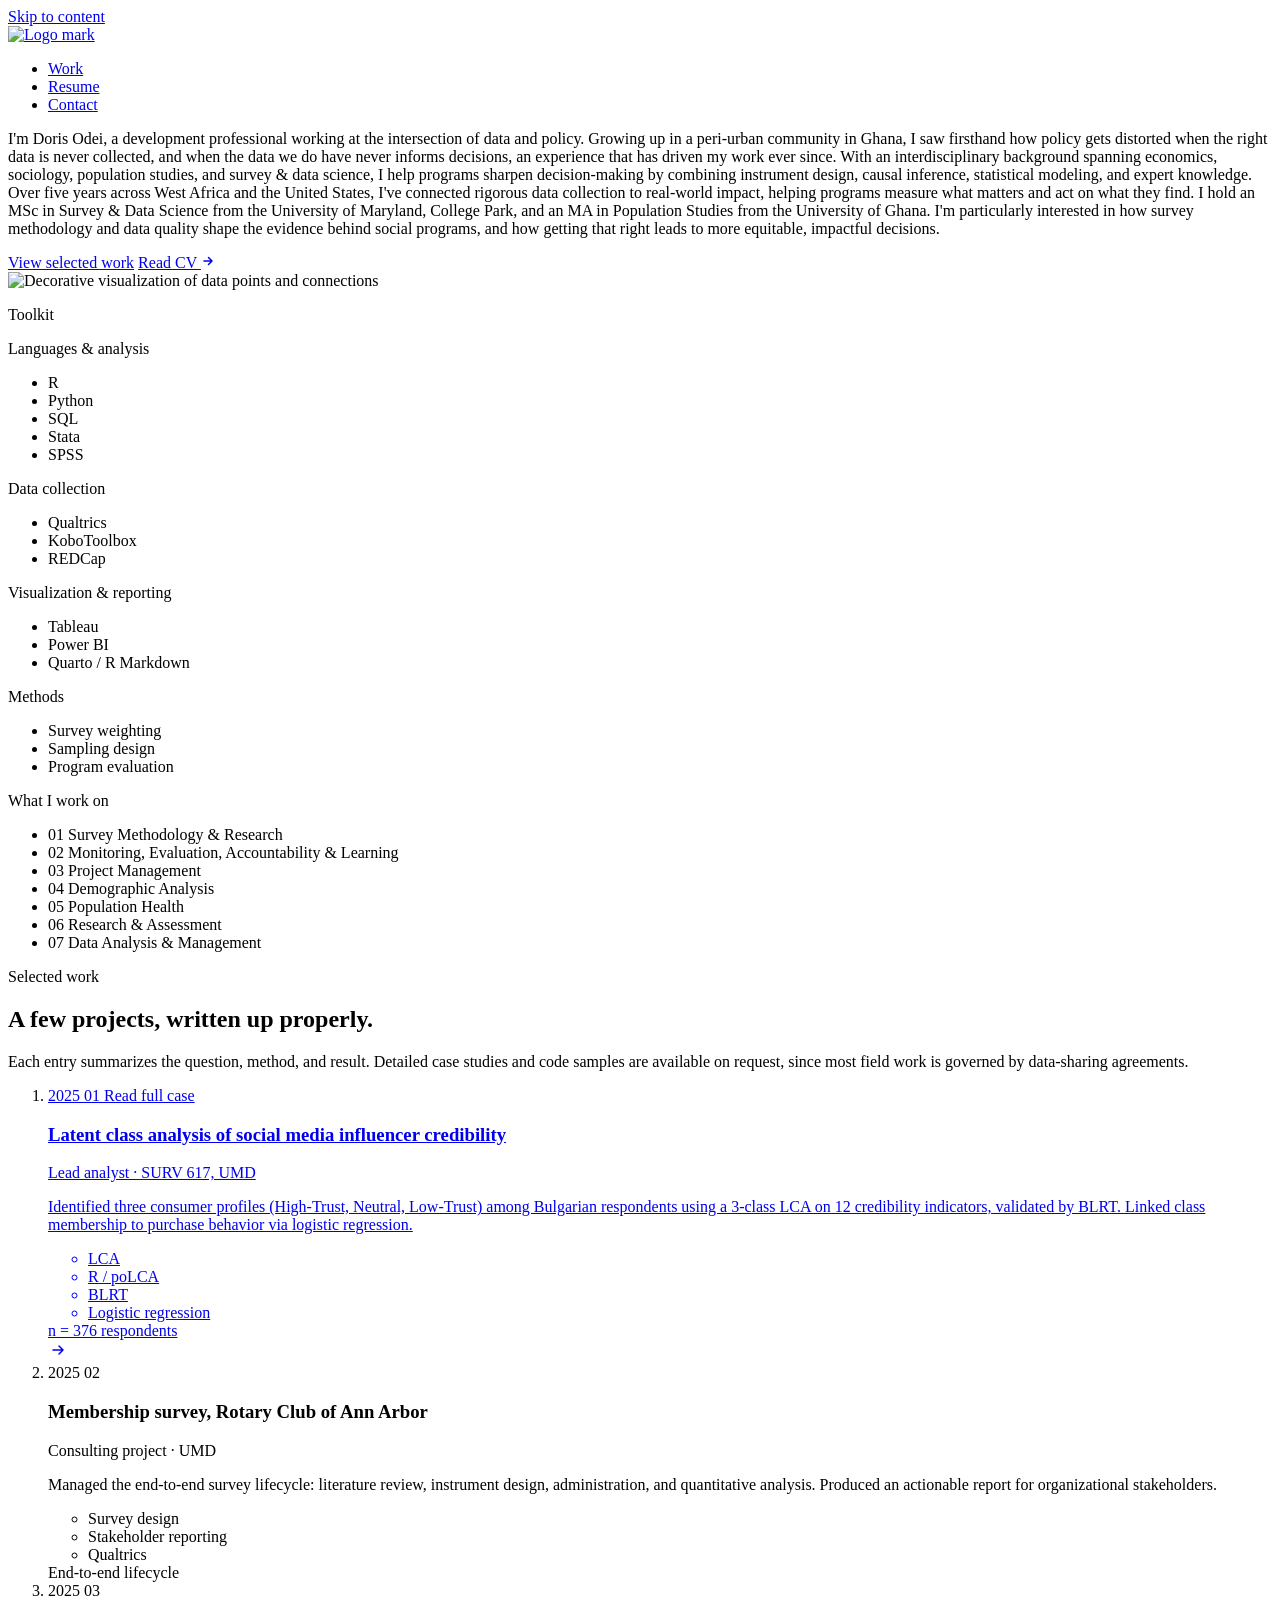
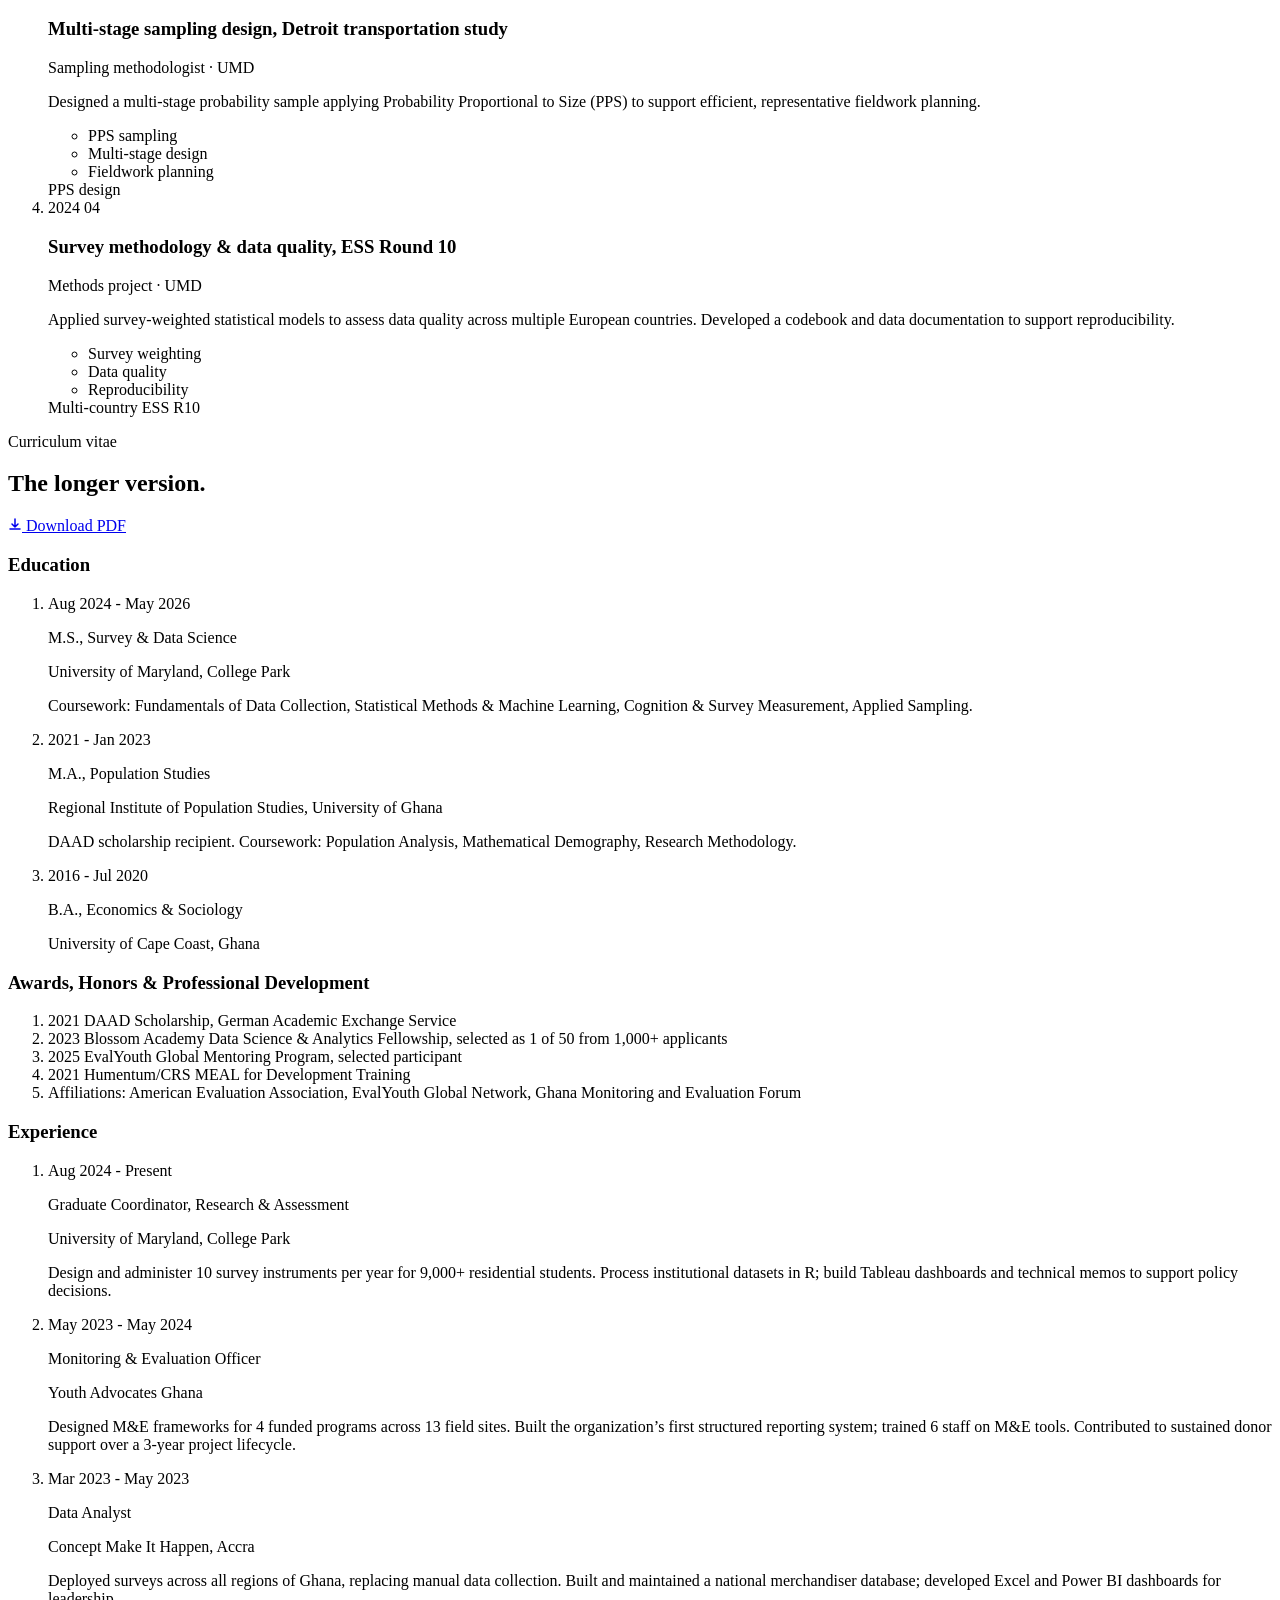
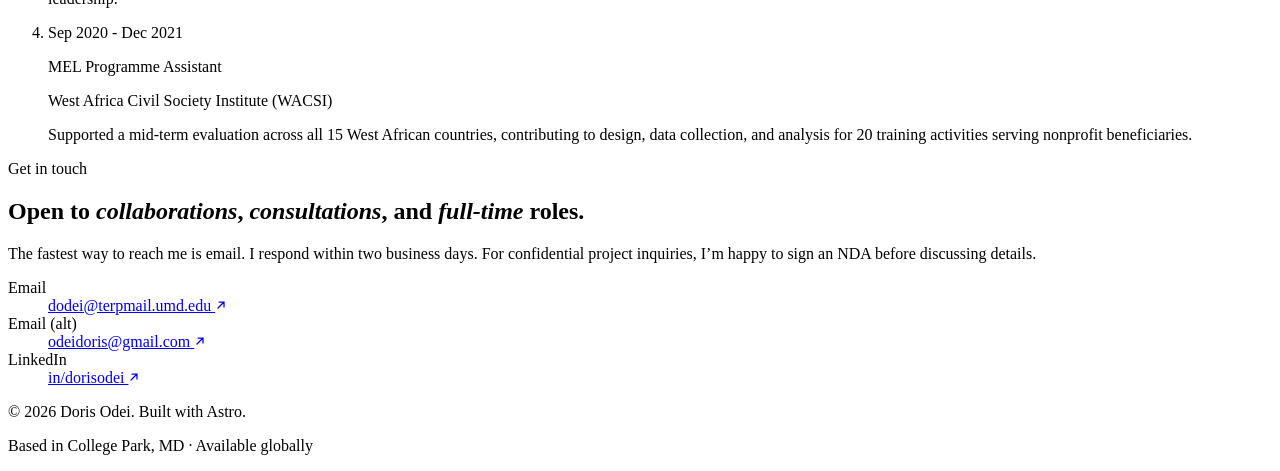
==== commit 9bfe478e: "deploy: baakoflo/client-doris-portfolio@614e665d2e60e2887b060d089358b6ef67299c90" ====
--- a/index.html
+++ b/index.html
@@ -11,7 +11,9 @@
         work is governed by data-sharing agreements.
 </p> </header> <ol class="work__list" data-astro-cid-wkx7uqji> <li class="work__item work__item--featured" data-astro-cid-wkx7uqji> <a href="/work/lca-influencer-credibility" class="work__link" data-astro-cid-wkx7uqji> <div class="work__meta" data-astro-cid-wkx7uqji> <span class="work__year" data-astro-cid-wkx7uqji>2025</span> <span class="work__index" data-astro-cid-wkx7uqji>01</span> <span class="work__badge" data-astro-cid-wkx7uqji>Read full case</span> </div> <div class="work__body" data-astro-cid-wkx7uqji> <h3 class="work__name" data-astro-cid-wkx7uqji>Latent class analysis of social media influencer credibility</h3> <p class="work__role" data-astro-cid-wkx7uqji>Lead analyst &middot; SURV 617, UMD</p> <p class="work__summary" data-astro-cid-wkx7uqji>Identified three consumer profiles (High-Trust, Neutral, Low-Trust) among Bulgarian respondents using a 3-class LCA on 12 credibility indicators, validated by BLRT. Linked class membership to purchase behavior via logistic regression.</p> <ul class="work__tags" data-astro-cid-wkx7uqji> <li data-astro-cid-wkx7uqji>LCA</li><li data-astro-cid-wkx7uqji>R / poLCA</li><li data-astro-cid-wkx7uqji>BLRT</li><li data-astro-cid-wkx7uqji>Logistic regression</li> </ul> </div> <div class="work__metric" data-astro-cid-wkx7uqji> <span class="work__metric-num" data-astro-cid-wkx7uqji>n = 376</span> <span class="work__metric-label" data-astro-cid-wkx7uqji>respondents</span> </div> <span class="work__arrow" aria-hidden="true" data-astro-cid-wkx7uqji> <svg width="20" height="20" viewBox="0 0 20 20" fill="none" data-astro-cid-wkx7uqji> <path d="M5 10h10m0 0l-4-4m4 4l-4 4" stroke="currentColor" stroke-width="1.5" stroke-linecap="round" stroke-linejoin="round" data-astro-cid-wkx7uqji></path> </svg> </span></a> </li><li class="work__item" data-astro-cid-wkx7uqji> <div class="work__link work__link--static" data-astro-cid-wkx7uqji> <div class="work__meta" data-astro-cid-wkx7uqji> <span class="work__year" data-astro-cid-wkx7uqji>2025</span> <span class="work__index" data-astro-cid-wkx7uqji>02</span>  </div> <div class="work__body" data-astro-cid-wkx7uqji> <h3 class="work__name" data-astro-cid-wkx7uqji>Membership survey, Rotary Club of Ann Arbor</h3> <p class="work__role" data-astro-cid-wkx7uqji>Consulting project &middot; UMD</p> <p class="work__summary" data-astro-cid-wkx7uqji>Managed the end-to-end survey lifecycle: literature review, instrument design, administration, and quantitative analysis. Produced an actionable report for organizational stakeholders.</p> <ul class="work__tags" data-astro-cid-wkx7uqji> <li data-astro-cid-wkx7uqji>Survey design</li><li data-astro-cid-wkx7uqji>Stakeholder reporting</li><li data-astro-cid-wkx7uqji>Qualtrics</li> </ul> </div> <div class="work__metric" data-astro-cid-wkx7uqji> <span class="work__metric-num" data-astro-cid-wkx7uqji>End-to-end</span> <span class="work__metric-label" data-astro-cid-wkx7uqji>lifecycle</span> </div> </div> </li><li class="work__item" data-astro-cid-wkx7uqji> <div class="work__link work__link--static" data-astro-cid-wkx7uqji> <div class="work__meta" data-astro-cid-wkx7uqji> <span class="work__year" data-astro-cid-wkx7uqji>2025</span> <span class="work__index" data-astro-cid-wkx7uqji>03</span>  </div> <div class="work__body" data-astro-cid-wkx7uqji> <h3 class="work__name" data-astro-cid-wkx7uqji>Multi-stage sampling design, Detroit transportation study</h3> <p class="work__role" data-astro-cid-wkx7uqji>Sampling methodologist &middot; UMD</p> <p class="work__summary" data-astro-cid-wkx7uqji>Designed a multi-stage probability sample applying Probability Proportional to Size (PPS) to support efficient, representative fieldwork planning.</p> <ul class="work__tags" data-astro-cid-wkx7uqji> <li data-astro-cid-wkx7uqji>PPS sampling</li><li data-astro-cid-wkx7uqji>Multi-stage design</li><li data-astro-cid-wkx7uqji>Fieldwork planning</li> </ul> </div> <div class="work__metric" data-astro-cid-wkx7uqji> <span class="work__metric-num" data-astro-cid-wkx7uqji>PPS</span> <span class="work__metric-label" data-astro-cid-wkx7uqji>design</span> </div> </div> </li><li class="work__item" data-astro-cid-wkx7uqji> <div class="work__link work__link--static" data-astro-cid-wkx7uqji> <div class="work__meta" data-astro-cid-wkx7uqji> <span class="work__year" data-astro-cid-wkx7uqji>2024</span> <span class="work__index" data-astro-cid-wkx7uqji>04</span>  </div> <div class="work__body" data-astro-cid-wkx7uqji> <h3 class="work__name" data-astro-cid-wkx7uqji>Survey methodology &amp; data quality, ESS Round 10</h3> <p class="work__role" data-astro-cid-wkx7uqji>Methods project &middot; UMD</p> <p class="work__summary" data-astro-cid-wkx7uqji>Applied survey-weighted statistical models to assess data quality across multiple European countries. Developed a codebook and data documentation to support reproducibility.</p> <ul class="work__tags" data-astro-cid-wkx7uqji> <li data-astro-cid-wkx7uqji>Survey weighting</li><li data-astro-cid-wkx7uqji>Data quality</li><li data-astro-cid-wkx7uqji>Reproducibility</li> </ul> </div> <div class="work__metric" data-astro-cid-wkx7uqji> <span class="work__metric-num" data-astro-cid-wkx7uqji>Multi-country</span> <span class="work__metric-label" data-astro-cid-wkx7uqji>ESS R10</span> </div> </div> </li> </ol> </div> </section>  <section id="resume" class="resume" data-astro-cid-4fvwiuyn> <div class="container" data-astro-cid-4fvwiuyn> <header class="resume__head" data-astro-cid-4fvwiuyn> <p class="eyebrow" data-astro-cid-4fvwiuyn>Curriculum vitae</p> <div class="resume__head-row" data-astro-cid-4fvwiuyn> <h2 class="resume__title" data-astro-cid-4fvwiuyn>The longer version.</h2> <a href="/portfolio-website/Doris_Odei_Resume.pdf" class="resume__download" download data-astro-cid-4fvwiuyn> <svg width="14" height="14" viewBox="0 0 14 14" fill="none" aria-hidden="true" data-astro-cid-4fvwiuyn> <path d="M7 2v8m0 0L4 7m3 3l3-3M2 12h10" stroke="currentColor" stroke-width="1.5" stroke-linecap="round" stroke-linejoin="round" data-astro-cid-4fvwiuyn></path> </svg>
 Download PDF
-</a> </div> </header> <div class="resume__grid" data-astro-cid-4fvwiuyn> <div class="resume__col" data-astro-cid-4fvwiuyn> <h3 class="resume__heading" data-astro-cid-4fvwiuyn>Education</h3> <ol class="resume__list" data-astro-cid-4fvwiuyn> <li class="resume__entry" data-astro-cid-4fvwiuyn> <span class="resume__period" data-astro-cid-4fvwiuyn>Aug 2024 - May 2026</span> <div class="resume__detail" data-astro-cid-4fvwiuyn> <p class="resume__primary" data-astro-cid-4fvwiuyn>M.S., Survey &amp; Data Science</p> <p class="resume__secondary" data-astro-cid-4fvwiuyn>University of Maryland, College Park</p> <p class="resume__tertiary" data-astro-cid-4fvwiuyn>Coursework: Fundamentals of Data Collection, Statistical Methods &amp; Machine Learning, Cognition &amp; Survey Measurement, Applied Sampling.</p> </div> </li><li class="resume__entry" data-astro-cid-4fvwiuyn> <span class="resume__period" data-astro-cid-4fvwiuyn>2021 - Jan 2023</span> <div class="resume__detail" data-astro-cid-4fvwiuyn> <p class="resume__primary" data-astro-cid-4fvwiuyn>M.A., Population Studies</p> <p class="resume__secondary" data-astro-cid-4fvwiuyn>Regional Institute of Population Studies, University of Ghana</p> <p class="resume__tertiary" data-astro-cid-4fvwiuyn>DAAD scholarship recipient. Coursework: Population Analysis, Mathematical Demography, Research Methodology.</p> </div> </li><li class="resume__entry" data-astro-cid-4fvwiuyn> <span class="resume__period" data-astro-cid-4fvwiuyn>2016 - Jul 2020</span> <div class="resume__detail" data-astro-cid-4fvwiuyn> <p class="resume__primary" data-astro-cid-4fvwiuyn>B.A., Economics &amp; Sociology</p> <p class="resume__secondary" data-astro-cid-4fvwiuyn>University of Cape Coast, Ghana</p>  </div> </li> </ol> <h3 class="resume__heading resume__heading--mt" data-astro-cid-4fvwiuyn>Awards</h3> <ol class="resume__list resume__list--tight" data-astro-cid-4fvwiuyn> <li class="resume__award" data-astro-cid-4fvwiuyn> <span class="resume__period" data-astro-cid-4fvwiuyn>2025</span> <span class="resume__award-label" data-astro-cid-4fvwiuyn>EvalYouth Global Mentoring Program</span> </li><li class="resume__award" data-astro-cid-4fvwiuyn> <span class="resume__period" data-astro-cid-4fvwiuyn>2023</span> <span class="resume__award-label" data-astro-cid-4fvwiuyn>Blossom Academy Data Science Fellowship (1 of 50 from 1,000+ applicants)</span> </li><li class="resume__award" data-astro-cid-4fvwiuyn> <span class="resume__period" data-astro-cid-4fvwiuyn>2021</span> <span class="resume__award-label" data-astro-cid-4fvwiuyn>DAAD Scholarship, German Academic Exchange Service</span> </li><li class="resume__award" data-astro-cid-4fvwiuyn> <span class="resume__period" data-astro-cid-4fvwiuyn>2021</span> <span class="resume__award-label" data-astro-cid-4fvwiuyn>Humentum/CRS MEAL for Development Training</span> </li> </ol> </div> <div class="resume__col" data-astro-cid-4fvwiuyn> <h3 class="resume__heading" data-astro-cid-4fvwiuyn>Experience</h3> <ol class="resume__list" data-astro-cid-4fvwiuyn> <li class="resume__entry" data-astro-cid-4fvwiuyn> <span class="resume__period" data-astro-cid-4fvwiuyn>Aug 2024 - Present</span> <div class="resume__detail" data-astro-cid-4fvwiuyn> <p class="resume__primary" data-astro-cid-4fvwiuyn>Graduate Coordinator, Research &amp; Assessment</p> <p class="resume__secondary" data-astro-cid-4fvwiuyn>University of Maryland, College Park</p> <p class="resume__tertiary" data-astro-cid-4fvwiuyn>Design and administer 10 survey instruments per year for 9,000+ residential students. Process institutional datasets in R; build Tableau dashboards and technical memos to support policy decisions.</p> </div> </li><li class="resume__entry" data-astro-cid-4fvwiuyn> <span class="resume__period" data-astro-cid-4fvwiuyn>May 2023 - May 2024</span> <div class="resume__detail" data-astro-cid-4fvwiuyn> <p class="resume__primary" data-astro-cid-4fvwiuyn>Monitoring &amp; Evaluation Officer</p> <p class="resume__secondary" data-astro-cid-4fvwiuyn>Youth Advocates Ghana</p> <p class="resume__tertiary" data-astro-cid-4fvwiuyn>Designed M&amp;E frameworks for 4 funded programs across 13 field sites. Built the organization’s first structured reporting system; trained 6 staff on M&amp;E tools. Contributed to sustained donor support over a 3-year project lifecycle.</p> </div> </li><li class="resume__entry" data-astro-cid-4fvwiuyn> <span class="resume__period" data-astro-cid-4fvwiuyn>Mar 2023 - May 2023</span> <div class="resume__detail" data-astro-cid-4fvwiuyn> <p class="resume__primary" data-astro-cid-4fvwiuyn>Data Analyst</p> <p class="resume__secondary" data-astro-cid-4fvwiuyn>Concept Make It Happen, Accra</p> <p class="resume__tertiary" data-astro-cid-4fvwiuyn>Deployed surveys across all regions of Ghana, replacing manual data collection. Built and maintained a national merchandiser database; developed Excel and Power BI dashboards for leadership.</p> </div> </li><li class="resume__entry" data-astro-cid-4fvwiuyn> <span class="resume__period" data-astro-cid-4fvwiuyn>Sep 2020 - Dec 2021</span> <div class="resume__detail" data-astro-cid-4fvwiuyn> <p class="resume__primary" data-astro-cid-4fvwiuyn>MEL Programme Assistant</p> <p class="resume__secondary" data-astro-cid-4fvwiuyn>West Africa Civil Society Institute (WACSI)</p> <p class="resume__tertiary" data-astro-cid-4fvwiuyn>Supported a mid-term evaluation across all 15 West African countries, contributing to design, data collection, and analysis for 20 training activities serving nonprofit beneficiaries.</p> </div> </li> </ol> </div> </div> </div> </section>  <section id="contact" class="contact" data-astro-cid-xmivup5a> <div class="container contact__inner" data-astro-cid-xmivup5a> <div class="contact__pre" data-astro-cid-xmivup5a> <p class="eyebrow" data-astro-cid-xmivup5a>Get in touch</p> </div> <h2 class="contact__title" data-astro-cid-xmivup5a>
+</a> </div> </header> <div class="resume__grid" data-astro-cid-4fvwiuyn> <div class="resume__col" data-astro-cid-4fvwiuyn> <h3 class="resume__heading" data-astro-cid-4fvwiuyn>Education</h3> <ol class="resume__list" data-astro-cid-4fvwiuyn> <li class="resume__entry" data-astro-cid-4fvwiuyn> <span class="resume__period" data-astro-cid-4fvwiuyn>Aug 2024 - May 2026</span> <div class="resume__detail" data-astro-cid-4fvwiuyn> <p class="resume__primary" data-astro-cid-4fvwiuyn>M.S., Survey &amp; Data Science</p> <p class="resume__secondary" data-astro-cid-4fvwiuyn>University of Maryland, College Park</p> <p class="resume__tertiary" data-astro-cid-4fvwiuyn>Coursework: Fundamentals of Data Collection, Statistical Methods &amp; Machine Learning, Cognition &amp; Survey Measurement, Applied Sampling.</p> </div> </li><li class="resume__entry" data-astro-cid-4fvwiuyn> <span class="resume__period" data-astro-cid-4fvwiuyn>2021 - Jan 2023</span> <div class="resume__detail" data-astro-cid-4fvwiuyn> <p class="resume__primary" data-astro-cid-4fvwiuyn>M.A., Population Studies</p> <p class="resume__secondary" data-astro-cid-4fvwiuyn>Regional Institute of Population Studies, University of Ghana</p> <p class="resume__tertiary" data-astro-cid-4fvwiuyn>DAAD scholarship recipient. Coursework: Population Analysis, Mathematical Demography, Research Methodology.</p> </div> </li><li class="resume__entry" data-astro-cid-4fvwiuyn> <span class="resume__period" data-astro-cid-4fvwiuyn>2016 - Jul 2020</span> <div class="resume__detail" data-astro-cid-4fvwiuyn> <p class="resume__primary" data-astro-cid-4fvwiuyn>B.A., Economics &amp; Sociology</p> <p class="resume__secondary" data-astro-cid-4fvwiuyn>University of Cape Coast, Ghana</p>  </div> </li> </ol> <h3 class="resume__heading resume__heading--mt" data-astro-cid-4fvwiuyn>
+Awards, Honors &amp; Professional Development
+</h3> <ol class="resume__list resume__list--tight" data-astro-cid-4fvwiuyn> <li class="resume__award" data-astro-cid-4fvwiuyn> <span class="resume__period" data-astro-cid-4fvwiuyn>2021</span> <span class="resume__award-label" data-astro-cid-4fvwiuyn>DAAD Scholarship, German Academic Exchange Service</span> </li><li class="resume__award" data-astro-cid-4fvwiuyn> <span class="resume__period" data-astro-cid-4fvwiuyn>2023</span> <span class="resume__award-label" data-astro-cid-4fvwiuyn>Blossom Academy Data Science &amp; Analytics Fellowship, selected as 1 of 50 from 1,000+ applicants</span> </li><li class="resume__award" data-astro-cid-4fvwiuyn> <span class="resume__period" data-astro-cid-4fvwiuyn>2025</span> <span class="resume__award-label" data-astro-cid-4fvwiuyn>EvalYouth Global Mentoring Program, selected participant</span> </li><li class="resume__award" data-astro-cid-4fvwiuyn> <span class="resume__period" data-astro-cid-4fvwiuyn>2021</span> <span class="resume__award-label" data-astro-cid-4fvwiuyn>Humentum/CRS MEAL for Development Training</span> </li><li class="resume__award" data-astro-cid-4fvwiuyn> <span class="resume__period" data-astro-cid-4fvwiuyn></span> <span class="resume__award-label" data-astro-cid-4fvwiuyn>Affiliations: American Evaluation Association, EvalYouth Global Network, Ghana Monitoring and Evaluation Forum</span> </li> </ol> </div> <div class="resume__col" data-astro-cid-4fvwiuyn> <h3 class="resume__heading" data-astro-cid-4fvwiuyn>Experience</h3> <ol class="resume__list" data-astro-cid-4fvwiuyn> <li class="resume__entry" data-astro-cid-4fvwiuyn> <span class="resume__period" data-astro-cid-4fvwiuyn>Aug 2024 - Present</span> <div class="resume__detail" data-astro-cid-4fvwiuyn> <p class="resume__primary" data-astro-cid-4fvwiuyn>Graduate Coordinator, Research &amp; Assessment</p> <p class="resume__secondary" data-astro-cid-4fvwiuyn>University of Maryland, College Park</p> <p class="resume__tertiary" data-astro-cid-4fvwiuyn>Design and administer 10 survey instruments per year for 9,000+ residential students. Process institutional datasets in R; build Tableau dashboards and technical memos to support policy decisions.</p> </div> </li><li class="resume__entry" data-astro-cid-4fvwiuyn> <span class="resume__period" data-astro-cid-4fvwiuyn>May 2023 - May 2024</span> <div class="resume__detail" data-astro-cid-4fvwiuyn> <p class="resume__primary" data-astro-cid-4fvwiuyn>Monitoring &amp; Evaluation Officer</p> <p class="resume__secondary" data-astro-cid-4fvwiuyn>Youth Advocates Ghana</p> <p class="resume__tertiary" data-astro-cid-4fvwiuyn>Designed M&amp;E frameworks for 4 funded programs across 13 field sites. Built the organization’s first structured reporting system; trained 6 staff on M&amp;E tools. Contributed to sustained donor support over a 3-year project lifecycle.</p> </div> </li><li class="resume__entry" data-astro-cid-4fvwiuyn> <span class="resume__period" data-astro-cid-4fvwiuyn>Mar 2023 - May 2023</span> <div class="resume__detail" data-astro-cid-4fvwiuyn> <p class="resume__primary" data-astro-cid-4fvwiuyn>Data Analyst</p> <p class="resume__secondary" data-astro-cid-4fvwiuyn>Concept Make It Happen, Accra</p> <p class="resume__tertiary" data-astro-cid-4fvwiuyn>Deployed surveys across all regions of Ghana, replacing manual data collection. Built and maintained a national merchandiser database; developed Excel and Power BI dashboards for leadership.</p> </div> </li><li class="resume__entry" data-astro-cid-4fvwiuyn> <span class="resume__period" data-astro-cid-4fvwiuyn>Sep 2020 - Dec 2021</span> <div class="resume__detail" data-astro-cid-4fvwiuyn> <p class="resume__primary" data-astro-cid-4fvwiuyn>MEL Programme Assistant</p> <p class="resume__secondary" data-astro-cid-4fvwiuyn>West Africa Civil Society Institute (WACSI)</p> <p class="resume__tertiary" data-astro-cid-4fvwiuyn>Supported a mid-term evaluation across all 15 West African countries, contributing to design, data collection, and analysis for 20 training activities serving nonprofit beneficiaries.</p> </div> </li> </ol> </div> </div> </div> </section>  <section id="contact" class="contact" data-astro-cid-xmivup5a> <div class="container contact__inner" data-astro-cid-xmivup5a> <div class="contact__pre" data-astro-cid-xmivup5a> <p class="eyebrow" data-astro-cid-xmivup5a>Get in touch</p> </div> <h2 class="contact__title" data-astro-cid-xmivup5a>
 Open to <em data-astro-cid-xmivup5a>collaborations</em>, <em data-astro-cid-xmivup5a>consultations</em>, and <em data-astro-cid-xmivup5a>full-time</em> roles.
 </h2> <p class="lead contact__lead" data-astro-cid-xmivup5a>
 The fastest way to reach me is email. I respond within two business days.
